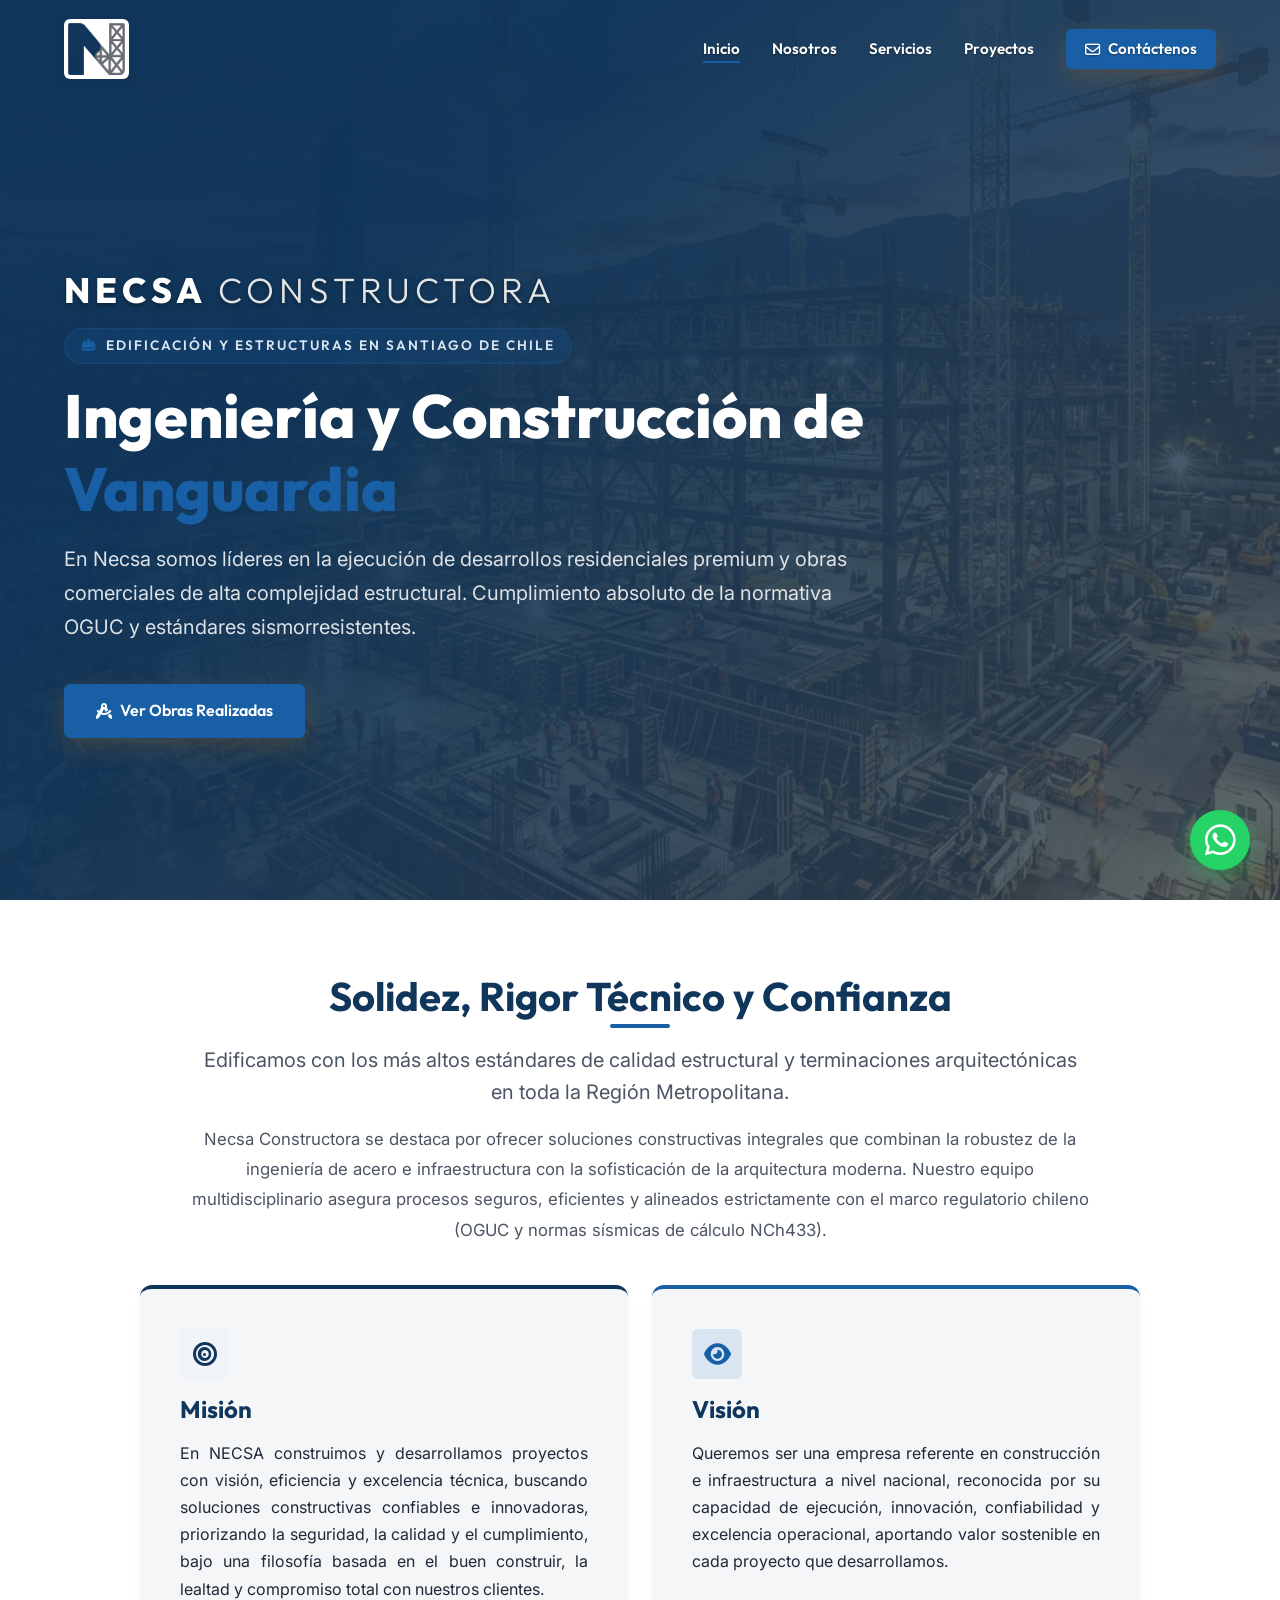
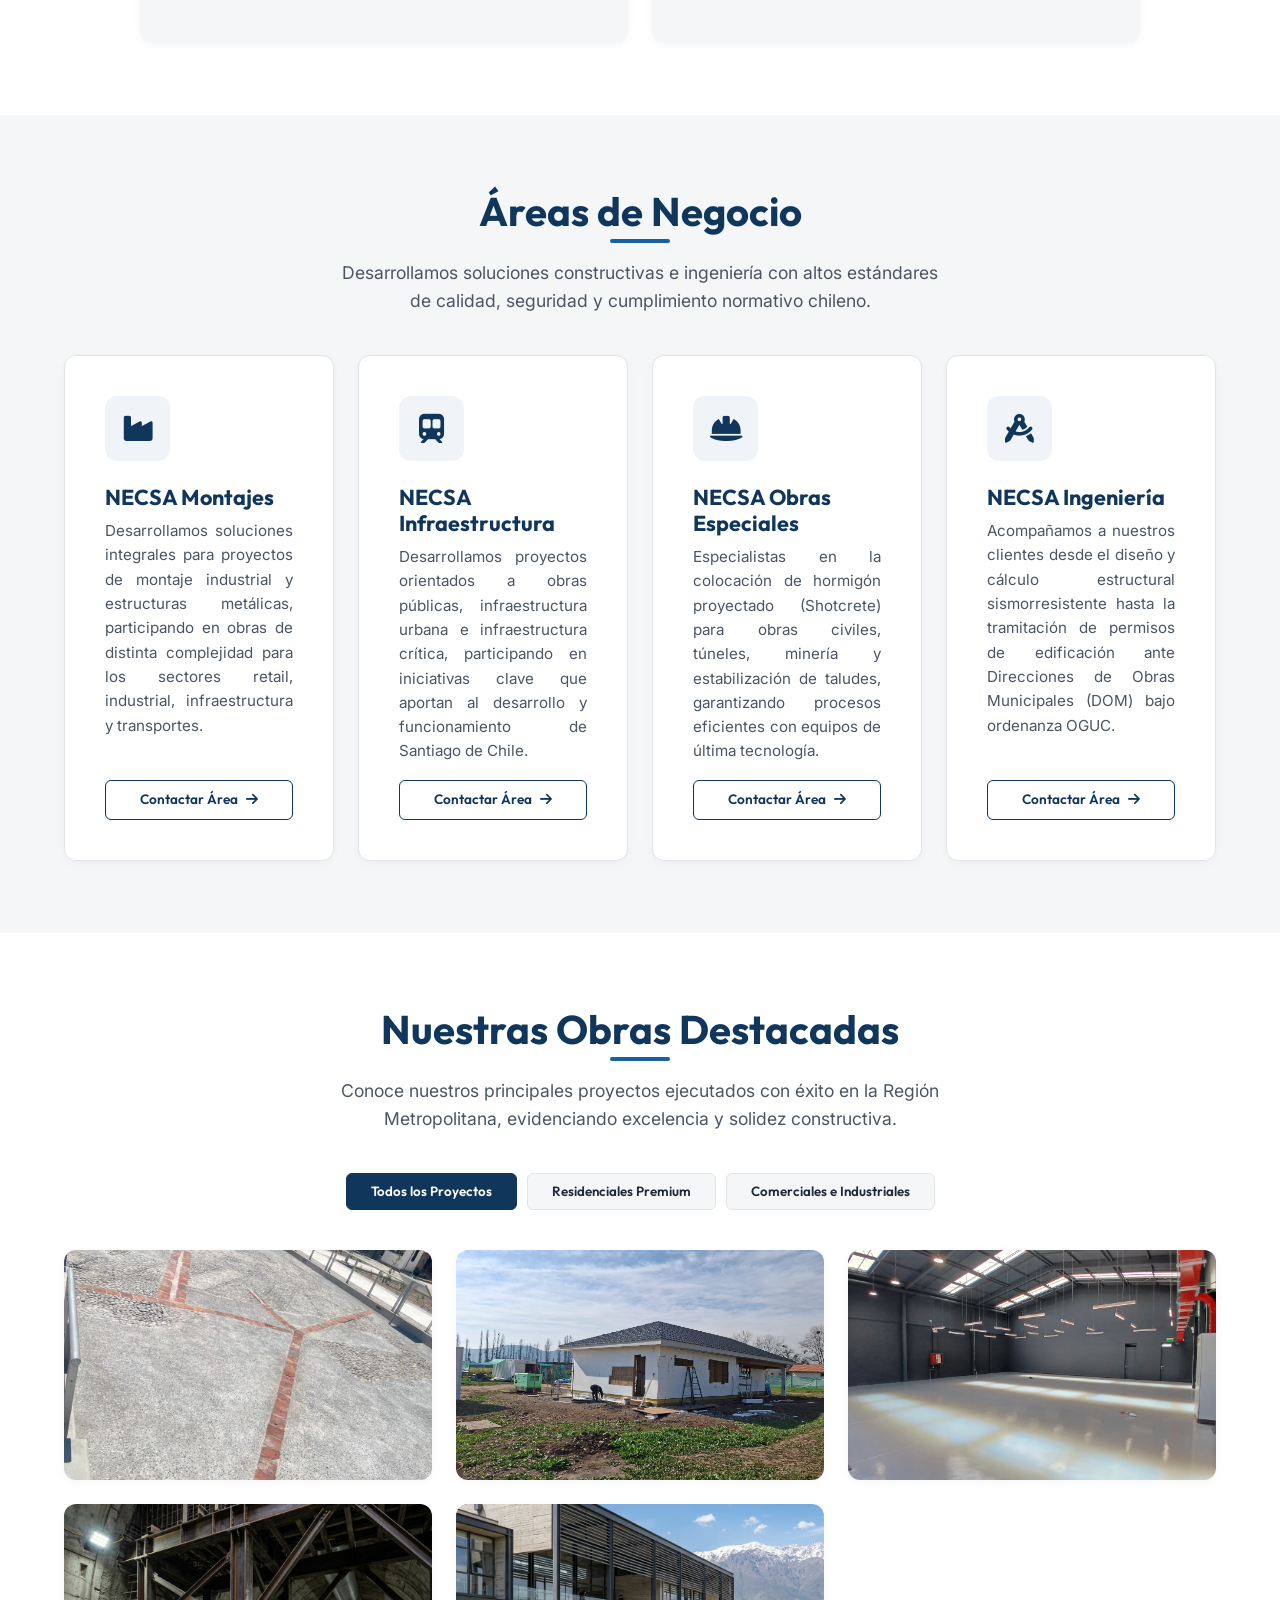
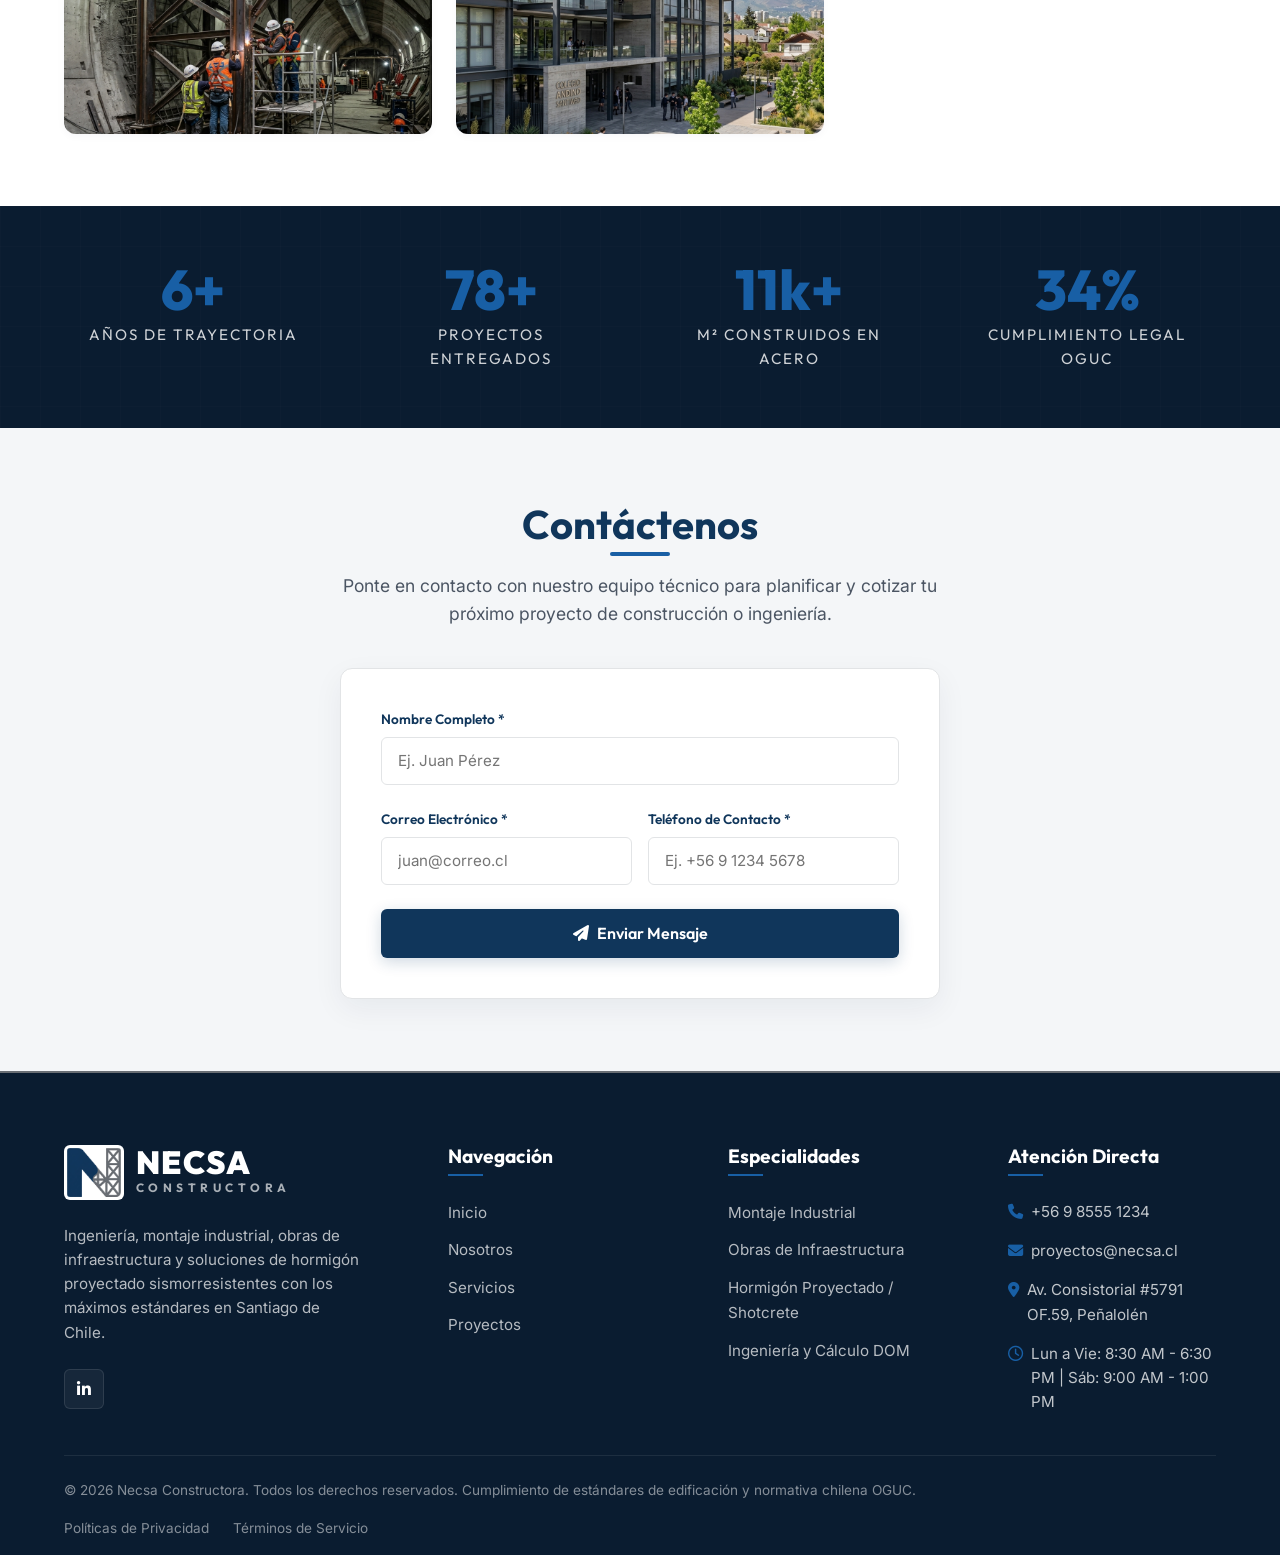
==== index.html @ 655b6e28 "feat: remove redundant section badges (Sobre Nosotros, Especialidades, Portafolio, Contacto)" ====
<!DOCTYPE html>
<html lang="es">
<head>
  <meta charset="UTF-8">
  <meta name="viewport" content="width=device-width, initial-scale=1.0">
  <meta name="description" content="Necsa Constructora - Líderes en ingeniería metálica, construcción residencial premium y desarrollos comerciales en Santiago de Chile. Solidez, seguridad y cumplimiento OGUC.">
  <meta name="keywords" content="construccion santiago, constructora chile, estructuras metalicas santiago, ingenieria de acero, residencias de lujo vitacura, strip center santiago, necsa constructora, oguc chile">
  <meta name="author" content="Necsa Constructora">
  
  <title>Necsa Constructora | Ingeniería de Acero y Edificación de Vanguardia en Santiago</title>
  
  <!-- Favicon -->
  <link rel="icon" type="image/svg+xml" href="data:image/svg+xml,<svg viewBox='0 0 100 100' xmlns='http://www.w3.org/2000/svg'><path d='M25 25 L45 25 L45 73 Q35 74 25 72 Z' fill='%230C2340'/><path d='M67 25 L77 25 L77 71 Q72 73 67 72 Z' fill='none' stroke='%23BA7517' stroke-width='3'/></svg>">

  <!-- Google Fonts -->
  <link rel="preconnect" href="https://fonts.googleapis.com">
  <link rel="preconnect" href="https://fonts.gstatic.com" crossorigin>
  <link href="https://fonts.googleapis.com/css2?family=Inter:wght@300;400;500;600;700&family=Outfit:wght@400;500;600;700;800&display=swap" rel="stylesheet">
  
  <!-- FontAwesome Icons -->
  <link rel="stylesheet" href="https://cdnjs.cloudflare.com/ajax/libs/font-awesome/6.4.0/css/all.min.css">
  
  <!-- Custom CSS -->
  <link rel="stylesheet" href="css/styles.css">
</head>
<body>

  <!-- --- HEADER & NAVEGACIÓN --- -->
  <header class="header" id="header">
    <div class="container header-container">
      
      <!-- Logotipo Oficial Integrado de Necsa -->
      <a href="#inicio" class="logo" id="logo-link">
        <img src="assets/images/logo-nuevo.png" alt="Logo Necsa Constructora" class="logo-img">
      </a>
      
      <!-- Menú de Navegación -->
      <nav class="nav-menu" id="nav-menu">
        <ul class="nav-list">
          <li><a href="#inicio" class="nav-link active">Inicio</a></li>
          <li><a href="#nosotros" class="nav-link">Nosotros</a></li>
          <li><a href="#servicios" class="nav-link">Servicios</a></li>
          <li><a href="#proyectos" class="nav-link">Proyectos</a></li>
          <li><a href="#contacto" class="nav-link btn btn-accent" style="padding: 0.5rem 1.2rem; color: #fff;"><i class="fa-regular fa-envelope"></i> Contáctenos</a></li>
        </ul>
      </nav>
      
      <!-- Botón Menú Móvil -->
      <button class="nav-toggle" id="nav-toggle" aria-label="Abrir Menú">
        <span class="nav-toggle-bar"></span>
        <span class="nav-toggle-bar"></span>
        <span class="nav-toggle-bar"></span>
      </button>
      
    </div>
  </header>

  <!-- --- HERO SECTION --- -->
  <section class="hero" id="inicio">
    <div class="hero-bg">
      <img src="assets/images/hero-obra.png" alt="Obras Civiles Necsa en Santiago de Chile">
    </div>
    <div class="container hero-container">
      <div class="hero-content">
        <div class="hero-company">NECSA <span style="font-weight: 300; color: var(--color-secondary-light);">CONSTRUCTORA</span></div>
        <div class="hero-badge">
          <i class="fa-solid fa-helmet-safety"></i> Edificación y Estructuras en Santiago de Chile
        </div>
        <h1 class="hero-title">Ingeniería y Construcción de <span>Vanguardia</span></h1>
        <p class="hero-description">En Necsa somos líderes en la ejecución de desarrollos residenciales premium y obras comerciales de alta complejidad estructural. Cumplimiento absoluto de la normativa OGUC y estándares sismorresistentes.</p>
        <div class="hero-actions">
          <a href="#proyectos" class="btn btn-accent"><i class="fa-solid fa-compass-drafting"></i> Ver Obras Realizadas</a>
      </div>
    </div>
  </section>

  <!-- --- SECCIÓN NOSOTROS --- -->
  <section class="section" id="nosotros">
    <div class="container">
      <div class="about-wrapper" style="max-width: 900px; margin: 0 auto; text-align: center; margin-bottom: var(--spacing-lg);">
        <h2 class="section-title" style="display: block; margin-bottom: var(--spacing-md);">Solidez, Rigor Técnico y Confianza</h2>
        <p class="contact-lead" style="margin-bottom: var(--spacing-sm); font-size: 1.25rem;">Edificamos con los más altos estándares de calidad estructural y terminaciones arquitectónicas en toda la Región Metropolitana.</p>
        <p style="color: var(--text-muted); margin-bottom: var(--spacing-lg); font-size: 1.05rem; line-height: 1.8;">
          Necsa Constructora se destaca por ofrecer soluciones constructivas integrales que combinan la robustez de la ingeniería de acero e infraestructura con la sofisticación de la arquitectura moderna. Nuestro equipo multidisciplinario asegura procesos seguros, eficientes y alineados estrictamente con el marco regulatorio chileno (OGUC y normas sísmicas de cálculo NCh433).
        </p>
      </div>
      
      <div style="display: grid; grid-template-columns: repeat(auto-fit, minmax(320px, 1fr)); gap: var(--spacing-md); max-width: 1000px; margin: 0 auto;">
        <!-- Card Misión -->
        <div style="padding: var(--spacing-lg); border-top: 4px solid var(--color-primary); background-color: var(--bg-secondary); border-radius: var(--border-radius-md); box-shadow: var(--shadow-sm); display: flex; flex-direction: column; gap: var(--spacing-sm);">
          <div style="width: 50px; height: 50px; background-color: var(--color-primary-light); color: var(--color-primary); border-radius: var(--border-radius-sm); display: flex; align-items: center; justify-content: center; font-size: 1.5rem;">
            <i class="fa-solid fa-bullseye"></i>
          </div>
          <h3 style="font-family: var(--font-headings); font-size: 1.5rem; color: var(--color-primary); margin: 0;">Misión</h3>
          <p style="font-size: 1rem; color: var(--text-dark); line-height: 1.7; text-align: justify; margin: 0;">
            En NECSA construimos y desarrollamos proyectos con visión, eficiencia y excelencia técnica, buscando soluciones constructivas confiables e innovadoras, priorizando la seguridad, la calidad y el cumplimiento, bajo una filosofía basada en el buen construir, la lealtad y compromiso total con nuestros clientes.
          </p>
        </div>
        
        <!-- Card Visión -->
        <div style="padding: var(--spacing-lg); border-top: 4px solid var(--color-accent); background-color: var(--bg-secondary); border-radius: var(--border-radius-md); box-shadow: var(--shadow-sm); display: flex; flex-direction: column; gap: var(--spacing-sm);">
          <div style="width: 50px; height: 50px; background-color: var(--color-accent-light); color: var(--color-accent); border-radius: var(--border-radius-sm); display: flex; align-items: center; justify-content: center; font-size: 1.5rem;">
            <i class="fa-solid fa-eye"></i>
          </div>
          <h3 style="font-family: var(--font-headings); font-size: 1.5rem; color: var(--color-primary); margin: 0;">Visión</h3>
          <p style="font-size: 1rem; color: var(--text-dark); line-height: 1.7; text-align: justify; margin: 0;">
            Queremos ser una empresa referente en construcción e infraestructura a nivel nacional, reconocida por su capacidad de ejecución, innovación, confiabilidad y excelencia operacional, aportando valor sostenible en cada proyecto que desarrollamos.
          </p>
        </div>
      </div>
    </div>
  </section>

  <!-- --- SECCIÓN SERVICIOS --- -->
  <section class="section-alt" id="servicios">
    <div class="container">
      <div class="section-title-wrapper">
        <h2 class="section-title">Áreas de Negocio</h2>
        <p class="section-subtitle">Desarrollamos soluciones constructivas e ingeniería con altos estándares de calidad, seguridad y cumplimiento normativo chileno.</p>
      </div>
      
      <div class="services-grid">
        
        <!-- Tarjeta 1: Montajes -->
        <article class="service-card" style="display: flex; flex-direction: column; justify-content: space-between; height: 100%;">
          <div>
            <div class="service-icon-wrapper">
              <i class="fa-solid fa-industry"></i>
            </div>
            <h3 class="service-title">NECSA Montajes</h3>
            <p class="service-description">Desarrollamos soluciones integrales para proyectos de montaje industrial y estructuras metálicas, participando en obras de distinta complejidad para los sectores retail, industrial, infraestructura y transportes.</p>
          </div>
          <a href="#contacto" class="btn btn-outline" style="font-size: 0.85rem; padding: 0.5rem 1rem; margin-top: var(--spacing-sm); width: 100%; border-width: 1px;">Contactar Área <i class="fa-solid fa-arrow-right"></i></a>
        </article>
        
        <!-- Tarjeta 2: Infraestructura -->
        <article class="service-card" style="display: flex; flex-direction: column; justify-content: space-between; height: 100%;">
          <div>
            <div class="service-icon-wrapper">
              <i class="fa-solid fa-train-subway"></i>
            </div>
            <h3 class="service-title">NECSA Infraestructura</h3>
            <p class="service-description">Desarrollamos proyectos orientados a obras públicas, infraestructura urbana e infraestructura crítica, participando en iniciativas clave que aportan al desarrollo y funcionamiento de Santiago de Chile.</p>
          </div>
          <a href="#contacto" class="btn btn-outline" style="font-size: 0.85rem; padding: 0.5rem 1rem; margin-top: var(--spacing-sm); width: 100%; border-width: 1px;">Contactar Área <i class="fa-solid fa-arrow-right"></i></a>
        </article>
        
        <!-- Tarjeta 3: Obras Especiales -->
        <article class="service-card" style="display: flex; flex-direction: column; justify-content: space-between; height: 100%;">
          <div>
            <div class="service-icon-wrapper">
              <i class="fa-solid fa-helmet-safety"></i>
            </div>
            <h3 class="service-title">NECSA Obras Especiales</h3>
            <p class="service-description">Especialistas en la colocación de hormigón proyectado (Shotcrete) para obras civiles, túneles, minería y estabilización de taludes, garantizando procesos eficientes con equipos de última tecnología.</p>
          </div>
          <a href="#contacto" class="btn btn-outline" style="font-size: 0.85rem; padding: 0.5rem 1rem; margin-top: var(--spacing-sm); width: 100%; border-width: 1px;">Contactar Área <i class="fa-solid fa-arrow-right"></i></a>
        </article>
        
        <!-- Tarjeta 4: Ingeniería -->
        <article class="service-card" style="display: flex; flex-direction: column; justify-content: space-between; height: 100%;">
          <div>
            <div class="service-icon-wrapper">
              <i class="fa-solid fa-compass-drafting"></i>
            </div>
            <h3 class="service-title">NECSA Ingeniería</h3>
            <p class="service-description">Acompañamos a nuestros clientes desde el diseño y cálculo estructural sismorresistente hasta la tramitación de permisos de edificación ante Direcciones de Obras Municipales (DOM) bajo ordenanza OGUC.</p>
          </div>
          <a href="#contacto" class="btn btn-outline" style="font-size: 0.85rem; padding: 0.5rem 1rem; margin-top: var(--spacing-sm); width: 100%; border-width: 1px;">Contactar Área <i class="fa-solid fa-arrow-right"></i></a>
        </article>
        
      </div>
    </div>
  </section>

  <!-- --- SECCIÓN PORTAFOLIO (PROYECTOS) --- -->
  <section class="section" id="proyectos">
    <div class="container">
      <div class="section-title-wrapper">
        <h2 class="section-title">Nuestras Obras Destacadas</h2>
        <p class="section-subtitle">Conoce nuestros principales proyectos ejecutados con éxito en la Región Metropolitana, evidenciando excelencia y solidez constructiva.</p>
      </div>
      
      <!-- Filtros del Portafolio -->
      <div class="portfolio-filters">
        <button class="filter-btn active" data-filter="all">Todos los Proyectos</button>
        <button class="filter-btn" data-filter="residenciales">Residenciales Premium</button>
        <button class="filter-btn" data-filter="comerciales">Comerciales e Industriales</button>
      </div>
      
      <!-- Grid de Proyectos -->
      <div class="portfolio-grid">
        
        <!-- Proyecto 1: Plaza Blest (Comercial) -->
        <div class="portfolio-item" data-category="comerciales">
          <img src="assets/images/project-blest.jpg" alt="Obra Plaza Blest - Necsa Constructora" class="portfolio-img">
          <div class="portfolio-overlay">
            <span class="portfolio-tag">Comercial / Strip Center</span>
            <h3 class="portfolio-project-title">Plaza Blest</h3>
            <p class="portfolio-desc"><strong>Ubicación:</strong> San Miguel, Santiago | <strong>Superficie:</strong> 1.500 m²<br>Moderno centro comercial de locales estructurado en marcos de acero sismorresistente con paisajismo y exhibición de restos arqueológicos.</p>
          </div>
        </div>
        
        <!-- Proyecto 2: Casa Llantén (Residencial) -->
        <div class="portfolio-item" data-category="residenciales">
          <img src="assets/images/project-llanten.jpg" alt="Casa Llantén - Edificación Premium Necsa" class="portfolio-img">
          <div class="portfolio-overlay">
            <span class="portfolio-tag">Residencial Premium</span>
            <h3 class="portfolio-project-title">Casa Llantén</h3>
            <p class="portfolio-desc"><strong>Ubicación:</strong> Vitacura, Santiago | <strong>Superficie:</strong> 380 m²<br>Vanguardista residencia unifamiliar minimalista estructurada en hormigón visto y ventanales termopanel.</p>
          </div>
        </div>
        
        <!-- Proyecto 3: Car Market (Comercial/Industrial) -->
        <div class="portfolio-item" data-category="comerciales">
          <img src="assets/images/project-carmarket.jpg" alt="Car Market Showroom - Necsa Constructora" class="portfolio-img">
          <div class="portfolio-overlay">
            <span class="portfolio-tag">Comercial / Showroom</span>
            <h3 class="portfolio-project-title">Car Market</h3>
            <p class="portfolio-desc"><strong>Ubicación:</strong> Santiago | <strong>Superficie:</strong> 2.200 m²<br>Showroom de retail automotriz estructurado con pórticos metálicos pesados de grandes luces.</p>
          </div>
        </div>

        <!-- Proyecto 4: Obras Metro (Infraestructura) -->
        <div class="portfolio-item" data-category="comerciales">
          <img src="assets/images/project-metro.png" alt="Obras Metro - Necsa Constructora" class="portfolio-img">
          <div class="portfolio-overlay">
            <span class="portfolio-tag">Infraestructura / Transporte</span>
            <h3 class="portfolio-project-title">Obras Metro de Santiago</h3>
            <p class="portfolio-desc"><strong>Ubicación:</strong> Santiago | <strong>Especialidad:</strong> Refuerzo Estructural<br>Habilitación de espacios operacionales y refuerzos estructurales metálicos en estaciones subterráneas de alta afluencia.</p>
          </div>
        </div>

        <!-- Proyecto 5: Colegio San Gregorio (Educacional) -->
        <div class="portfolio-item" data-category="comerciales">
          <img src="assets/images/project-colegio.png" alt="Colegio San Gregorio - Necsa Constructora" class="portfolio-img">
          <div class="portfolio-overlay">
            <span class="portfolio-tag">Institucional / Educacional</span>
            <h3 class="portfolio-project-title">Colegio San Gregorio</h3>
            <p class="portfolio-desc"><strong>Ubicación:</strong> La Cisterna, Santiago | <strong>Especialidad:</strong> Ampliación y Obras Civiles<br>Ampliación de pabellón docente y mejoramiento de infraestructura civil para el Colegio San Gregorio de La Salle.</p>
          </div>
        </div>
        
      </div>
    </div>
  </section>

  <!-- --- SECCIÓN MÉTRICAS --- -->
  <section class="metrics-section">
    <div class="metrics-bg"></div>
    <div class="container metrics-container">
      
      <div class="metric-item">
        <div class="metric-number">15+</div>
        <div class="metric-label">Años de Trayectoria</div>
      </div>
      
      <div class="metric-item">
        <div class="metric-number">250+</div>
        <div class="metric-label">Proyectos Entregados</div>
      </div>
      
      <div class="metric-item">
        <div class="metric-number">30k+</div>
        <div class="metric-label">m² Construidos en Acero</div>
      </div>
      
      <div class="metric-item">
        <div class="metric-number">100%</div>
        <div class="metric-label">Cumplimiento Legal OGUC</div>
      </div>
      
    </div>
  </section>

  <!-- --- SECCIÓN CONTACTO --- -->
  <section class="section-alt" id="contacto">
    <div class="container">
      <div class="section-title-wrapper">
        <h2 class="section-title">Contáctenos</h2>
        <p class="section-subtitle">Ponte en contacto con nuestro equipo técnico para planificar y cotizar tu próximo proyecto de construcción o ingeniería.</p>
      </div>
      
      <div style="max-width: 600px; margin: 0 auto;">
        
        <!-- Formulario Interactivo -->
        <div class="contact-form-wrapper">
          <form id="necsa-contact-form" novalidate>
            
            <div class="form-group">
              <label for="form-nombre" class="form-label">Nombre Completo *</label>
              <input type="text" id="form-nombre" class="form-input" placeholder="Ej. Juan Pérez" required>
            </div>
            
            <div class="form-group-row">
              <div class="form-group">
                <label for="form-correo" class="form-label">Correo Electrónico *</label>
                <input type="email" id="form-correo" class="form-input" placeholder="juan@correo.cl" required>
              </div>
              <div class="form-group">
                <label for="form-telefono" class="form-label">Teléfono de Contacto *</label>
                <input type="tel" id="form-telefono" class="form-input" placeholder="Ej. +56 9 1234 5678" required>
              </div>
            </div>
            

            
            <button type="submit" class="btn btn-primary" style="width: 100%;">
              <i class="fa-solid fa-paper-plane"></i> Enviar Mensaje
            </button>
            
            <!-- Mensajes de Estado del Formulario -->
            <div id="form-alert" class="form-message"></div>
            
          </form>
        </div>
        
      </div>
    </div>
  </section>

  <!-- --- FOOTER --- -->
  <footer class="footer">
    <div class="container">
      <div class="footer-grid">
        
        <!-- Columna 1: Nosotros -->
        <div class="footer-about">
          <div class="logo">
            <img src="assets/images/logo-nuevo.png" alt="Logo Necsa" style="height: 55px; border-radius: var(--border-radius-sm); background-color: #fff; padding: 3px;">
            <div class="logo-text">
              <span class="logo-title footer-logo-title" style="color: #fff;">NECSA</span>
              <span class="logo-subtitle" style="color: rgba(255,255,255,0.65);">CONSTRUCTORA</span>
            </div>
          </div>
          <p class="footer-desc">Ingeniería, montaje industrial, obras de infraestructura y soluciones de hormigón proyectado sismorresistentes con los máximos estándares en Santiago de Chile.</p>
          <div class="social-links">
            <a href="https://www.linkedin.com/company/grupo-necsa/posts/?feedView=all" class="social-btn" target="_blank" rel="noopener noreferrer" aria-label="LinkedIn"><i class="fa-brands fa-linkedin-in"></i></a>
          </div>
        </div>
        
        <!-- Columna 2: Enlaces Rápidos -->
        <div class="footer-column">
          <h3>Navegación</h3>
          <ul class="footer-links">
            <li><a href="#inicio">Inicio</a></li>
            <li><a href="#nosotros">Nosotros</a></li>
            <li><a href="#servicios">Servicios</a></li>
            <li><a href="#proyectos">Proyectos</a></li>
          </ul>
        </div>
        
        <!-- Columna 3: Especialidades -->
        <div class="footer-column">
          <h3>Especialidades</h3>
          <ul class="footer-links">
            <li><a href="#servicios">Montaje Industrial</a></li>
            <li><a href="#servicios">Obras de Infraestructura</a></li>
            <li><a href="#servicios">Hormigón Proyectado / Shotcrete</a></li>
            <li><a href="#servicios">Ingeniería y Cálculo DOM</a></li>
          </ul>
        </div>
        
        <!-- Columna 4: Contacto Corto -->
        <div class="footer-column">
          <h3>Atención Directa</h3>
          <ul class="footer-links" style="gap: 15px;">
            <li style="color: rgba(255,255,255,0.75); font-size: 0.95rem; display: flex; gap: 8px;">
              <i class="fa-solid fa-phone" style="color: var(--color-accent); margin-top: 4px;"></i>
              <span>+56 9 8555 1234</span>
            </li>
            <li style="color: rgba(255,255,255,0.75); font-size: 0.95rem; display: flex; gap: 8px;">
              <i class="fa-solid fa-envelope" style="color: var(--color-accent); margin-top: 4px;"></i>
              <span>proyectos@necsa.cl</span>
            </li>
            <li style="color: rgba(255,255,255,0.75); font-size: 0.95rem; display: flex; gap: 8px;">
              <i class="fa-solid fa-location-dot" style="color: var(--color-accent); margin-top: 4px;"></i>
              <span>Av. Consistorial #5791 OF.59, Peñalolén</span>
            </li>
            <li style="color: rgba(255,255,255,0.75); font-size: 0.95rem; display: flex; gap: 8px;">
              <i class="fa-regular fa-clock" style="color: var(--color-accent); margin-top: 4px;"></i>
              <span>Lun a Vie: 8:30 AM - 6:30 PM | Sáb: 9:00 AM - 1:00 PM</span>
            </li>
          </ul>
        </div>
        
      </div>
      
      <!-- Footer Bottom -->
      <div class="footer-bottom">
        <p class="footer-copy">&copy; 2026 Necsa Constructora. Todos los derechos reservados. Cumplimiento de estándares de edificación y normativa chilena OGUC.</p>
        <div class="footer-legal">
          <a href="#">Políticas de Privacidad</a>
          <a href="#">Términos de Servicio</a>
        </div>
      </div>
      
    </div>
  </footer>

  <!-- --- BOTÓN FLOTANTE DE WHATSAPP --- -->
  <a href="https://wa.me/56985551234?text=Hola%20Necsa%20Constructora,%20quisiera%20realizar%20una%20consulta." class="whatsapp-btn" target="_blank" rel="noopener noreferrer" aria-label="Contacto por WhatsApp">
    <i class="fa-brands fa-whatsapp"></i>
    <span class="whatsapp-badge">Contáctanos</span>
  </a>

  <!-- --- CUSTOM SCRIPTS --- -->
  <script src="js/main.js"></script>
</body>
</html>
---- css/styles.css ----
/* 
  Necsa Constructora - Estilos Principales
  Estilos estructurales, layouts responsivos, y micro-animaciones premium.
*/

@import url('variables.css');

/* --- RESET Y ESTILOS BASE --- */
*, *::before, *::after {
  margin: 0;
  padding: 0;
  box-sizing: border-box;
}

html {
  scroll-behavior: smooth;
  scroll-padding-top: 80px; /* Evita que el header tape el contenido al scrollear */
}

body {
  font-family: var(--font-body);
  background-color: var(--bg-primary);
  color: var(--text-dark);
  line-height: 1.6;
  overflow-x: hidden;
  -webkit-font-smoothing: antialiased;
}

/* --- TIPOGRAFÍA --- */
h1, h2, h3, h4, h5, h6 {
  font-family: var(--font-headings);
  font-weight: 700;
  line-height: 1.2;
  color: var(--color-primary);
}

a {
  color: inherit;
  text-decoration: none;
  transition: var(--transition-smooth);
}

img {
  max-width: 100%;
  height: auto;
  display: block;
}

/* --- COMPONENTES COMUNES (UI) --- */
.container {
  width: 100%;
  max-width: 1200px;
  margin: 0 auto;
  padding: 0 var(--spacing-md);
}

.section {
  padding: var(--spacing-xl) 0;
}

.section-alt {
  background-color: var(--bg-secondary);
  padding: var(--spacing-xl) 0;
}

.section-dark {
  background-color: var(--bg-dark);
  color: var(--text-light);
  padding: var(--spacing-xl) 0;
}

.section-title-wrapper {
  text-align: center;
  margin-bottom: var(--spacing-lg);
}

.section-badge {
  display: inline-block;
  font-family: var(--font-headings);
  font-size: 0.85rem;
  font-weight: 600;
  text-transform: uppercase;
  letter-spacing: 2px;
  color: var(--color-accent);
  margin-bottom: var(--spacing-xs);
  padding: 4px 12px;
  background-color: var(--color-accent-light);
  border-radius: 50px;
}

.section-dark .section-badge {
  background-color: rgba(24, 95, 165, 0.15);
}

.section-title {
  font-size: 2.5rem;
  margin-bottom: var(--spacing-xs);
  position: relative;
  display: inline-block;
}

.section-title::after {
  content: '';
  position: absolute;
  bottom: -8px;
  left: 50%;
  transform: translateX(-50%);
  width: 60px;
  height: 4px;
  background-color: var(--color-accent);
  border-radius: 2px;
}

.section-subtitle {
  font-size: 1.1rem;
  color: var(--text-muted);
  max-width: 600px;
  margin: var(--spacing-sm) auto 0;
}

.section-dark .section-subtitle {
  color: rgba(255, 255, 255, 0.7);
}

/* Botones Premium */
.btn {
  display: inline-flex;
  align-items: center;
  justify-content: center;
  padding: 0.9rem 2rem;
  font-family: var(--font-headings);
  font-size: 1rem;
  font-weight: 600;
  border-radius: var(--border-radius-sm);
  border: none;
  cursor: pointer;
  transition: var(--transition-bounce);
  gap: var(--spacing-xs);
}

.btn-primary {
  background-color: var(--color-primary);
  color: var(--text-light);
  box-shadow: 0 4px 15px rgba(15, 59, 104, 0.2);
}

.btn-primary:hover {
  background-color: var(--color-primary-hover);
  transform: translateY(-3px);
  box-shadow: 0 8px 25px rgba(15, 59, 104, 0.35);
}

.btn-accent {
  background-color: var(--color-accent);
  color: var(--text-light);
  box-shadow: var(--shadow-accent);
}

.btn-accent:hover {
  background-color: var(--color-accent-hover);
  transform: translateY(-3px);
  box-shadow: 0 12px 30px rgba(194, 155, 56, 0.4);
}

.btn-outline {
  background-color: transparent;
  color: var(--color-primary);
  border: 2px solid var(--color-primary);
}

.btn-outline:hover {
  background-color: var(--color-primary);
  color: var(--text-light);
  transform: translateY(-3px);
}

.btn-light-outline {
  background-color: transparent;
  color: var(--text-light);
  border: 2px solid var(--text-light);
}

.btn-light-outline:hover {
  background-color: var(--text-light);
  color: var(--color-primary);
  transform: translateY(-3px);
}

/* --- HEADER & NAVEGACIÓN --- */
.header {
  position: fixed;
  top: 0;
  left: 0;
  width: 100%;
  z-index: 1000;
  transition: var(--transition-smooth);
  padding: 1.2rem 0;
}

.header.scrolled {
  background-color: var(--glass-bg);
  backdrop-filter: var(--glass-backdrop);
  -webkit-backdrop-filter: var(--glass-backdrop);
  border-bottom: 1px solid var(--glass-border);
  padding: 0.8rem 0;
  box-shadow: var(--shadow-sm);
}

.header-container {
  display: flex;
  justify-content: space-between;
  align-items: center;
}

/* Logo SVG y Marca */
.logo {
  display: flex;
  align-items: center;
  gap: 12px;
}

.logo-svg {
  width: 42px;
  height: 42px;
  filter: drop-shadow(0 2px 4px rgba(0, 0, 0, 0.1));
}

.logo-img {
  height: 60px;
  width: auto;
  object-fit: contain;
  border-radius: var(--border-radius-sm);
  transition: var(--transition-smooth);
  background-color: #ffffff;
  padding: 4px;
  box-shadow: 0 2px 8px rgba(16, 54, 91, 0.15);
}

.header.scrolled .logo-img {
  height: 48px;
}

.logo-text {
  display: flex;
  flex-direction: column;
  transition: var(--transition-smooth);
}

.logo-title {
  font-family: var(--font-headings);
  font-size: 2rem;
  font-weight: 900;
  color: var(--color-primary);
  letter-spacing: 1.5px;
  line-height: 1;
  transition: var(--transition-smooth);
}

.logo-subtitle {
  font-family: var(--font-headings);
  font-size: 0.75rem;
  font-weight: 700;
  color: var(--color-secondary);
  letter-spacing: 4.5px;
  text-transform: uppercase;
  transition: var(--transition-smooth);
}

.header.scrolled .logo-title {
  font-size: 1.6rem;
}

.header.scrolled .logo-subtitle {
  font-size: 0.65rem;
  letter-spacing: 3.5px;
}

/* Enlaces de Navegación */
.nav-list {
  display: flex;
  list-style: none;
  gap: 2rem;
  align-items: center;
}

.nav-link {
  font-family: var(--font-headings);
  font-size: 0.95rem;
  font-weight: 600;
  color: var(--text-dark);
  position: relative;
  padding: 5px 0;
}

/* Header transparente en Hero, enlaces blancos */
.header:not(.scrolled) .nav-link {
  color: var(--text-light);
  text-shadow: 0 1px 2px rgba(0, 0, 0, 0.4);
}

.header:not(.scrolled) .logo-title {
  color: var(--text-light);
}
.header:not(.scrolled) .logo-subtitle {
  color: rgba(255, 255, 255, 0.8);
}

.nav-link::after {
  content: '';
  position: absolute;
  bottom: 0;
  left: 0;
  width: 0;
  height: 2px;
  background-color: var(--color-accent);
  transition: var(--transition-smooth);
}

.nav-link:hover::after,
.nav-link.active::after {
  width: 100%;
}

.nav-link:hover {
  color: var(--color-accent);
}

.header:not(.scrolled) .nav-link:hover {
  color: var(--color-accent-light);
}

/* Menú Móvil - Hamburguesa */
.nav-toggle {
  display: none;
  background: none;
  border: none;
  cursor: pointer;
  z-index: 1010;
}

.nav-toggle-bar {
  display: block;
  width: 25px;
  height: 3px;
  margin: 5px auto;
  background-color: var(--color-primary);
  transition: var(--transition-smooth);
}

.header:not(.scrolled) .nav-toggle-bar {
  background-color: var(--text-light);
}

/* --- HERO SECTION --- */
.hero {
  position: relative;
  min-height: 100vh;
  display: flex;
  align-items: center;
  background-color: var(--bg-dark);
  overflow: hidden;
  padding-top: 100px;
}

.hero-bg {
  position: absolute;
  top: 0;
  left: 0;
  width: 100%;
  height: 100%;
  z-index: 1;
}

.hero-bg img {
  width: 100%;
  height: 100%;
  object-fit: cover;
  object-position: center;
  opacity: 0.35; /* Mezcla de la foto con el fondo oscuro premium */
}

/* Overlay gradiente premium */
.hero::after {
  content: '';
  position: absolute;
  top: 0;
  left: 0;
  width: 100%;
  height: 100%;
  background: linear-gradient(135deg, rgba(16, 54, 91, 0.95) 30%, rgba(105, 110, 116, 0.4) 100%);
  z-index: 2;
}

.hero-container {
  position: relative;
  z-index: 3;
  color: var(--text-light);
}

.hero-content {
  max-width: 800px;
  animation: fadeInUp 1s ease-out;
}

.hero-company {
  font-family: var(--font-headings);
  font-size: 2.2rem;
  font-weight: 800;
  letter-spacing: 5px;
  color: var(--text-light);
  text-transform: uppercase;
  margin-bottom: 0.6rem;
  display: block;
  text-shadow: 0 2px 4px rgba(0, 0, 0, 0.4);
}

@media (max-width: 768px) {
  .hero-company {
    font-size: 1.6rem;
    letter-spacing: 3px;
    margin-bottom: 0.4rem;
  }
}

.hero-badge {
  display: inline-flex;
  align-items: center;
  gap: 8px;
  background-color: rgba(24, 95, 165, 0.18);
  border: 1px solid rgba(24, 95, 165, 0.3);
  padding: 6px 16px;
  border-radius: 50px;
  font-family: var(--font-headings);
  font-size: 0.85rem;
  font-weight: 600;
  text-transform: uppercase;
  letter-spacing: 2px;
  color: var(--color-accent-light);
  margin-bottom: var(--spacing-sm);
}

.hero-badge i {
  color: var(--color-accent);
}

.hero-title {
  font-size: 3.8rem;
  color: var(--text-light);
  margin-bottom: var(--spacing-sm);
  font-weight: 800;
}

.hero-title span {
  color: var(--color-accent);
  position: relative;
}

.hero-description {
  font-size: 1.25rem;
  margin-bottom: var(--spacing-lg);
  color: rgba(255, 255, 255, 0.85);
  line-height: 1.7;
}

.hero-actions {
  display: flex;
  gap: var(--spacing-sm);
  flex-wrap: wrap;
}

/* --- SECCIÓN SERVICIOS --- */
.services-grid {
  display: grid;
  grid-template-columns: repeat(auto-fit, minmax(280px, 1fr));
  gap: var(--spacing-md);
  margin-top: var(--spacing-lg);
}

.service-card {
  background-color: var(--bg-primary);
  border: 1px solid var(--color-secondary-light);
  border-radius: var(--border-radius-md);
  padding: var(--spacing-lg);
  transition: var(--transition-bounce);
  position: relative;
  overflow: hidden;
  box-shadow: var(--shadow-sm);
}

.service-card::before {
  content: '';
  position: absolute;
  top: 0;
  left: 0;
  width: 4px;
  height: 0;
  background-color: var(--color-accent);
  transition: var(--transition-smooth);
}

.service-card:hover {
  transform: translateY(-10px);
  box-shadow: var(--shadow-lg);
  border-color: transparent;
}

.service-card:hover::before {
  height: 100%;
}

.service-icon-wrapper {
  width: 65px;
  height: 65px;
  background-color: var(--color-primary-light);
  color: var(--color-primary);
  border-radius: var(--border-radius-md);
  display: flex;
  align-items: center;
  justify-content: center;
  font-size: 1.8rem;
  margin-bottom: var(--spacing-md);
  transition: var(--transition-smooth);
}

.service-card:hover .service-icon-wrapper {
  background-color: var(--color-primary);
  color: var(--text-light);
  transform: scale(1.1) rotate(5deg);
}

.service-title {
  font-size: 1.35rem;
  margin-bottom: var(--spacing-xs);
}

.service-description {
  color: var(--text-muted);
  font-size: 0.95rem;
  text-align: justify;
}

@media (min-width: 1024px) {
  .services-grid {
    grid-template-columns: repeat(4, 1fr);
  }
}

/* --- SECCIÓN PORTAFOLIO (PROYECTOS) --- */
.portfolio-filters {
  display: flex;
  justify-content: center;
  gap: 10px;
  margin-bottom: var(--spacing-lg);
  flex-wrap: wrap;
}

.filter-btn {
  background-color: var(--bg-secondary);
  border: 1px solid var(--color-secondary-light);
  padding: 0.6rem 1.5rem;
  font-family: var(--font-headings);
  font-weight: 600;
  border-radius: var(--border-radius-sm);
  cursor: pointer;
  transition: var(--transition-smooth);
  color: var(--text-dark);
}

.filter-btn:hover,
.filter-btn.active {
  background-color: var(--color-primary);
  color: var(--text-light);
  border-color: var(--color-primary);
}

.portfolio-grid {
  display: grid;
  grid-template-columns: repeat(auto-fit, minmax(350px, 1fr));
  gap: var(--spacing-md);
}

.portfolio-item {
  position: relative;
  border-radius: var(--border-radius-md);
  overflow: hidden;
  box-shadow: var(--shadow-sm);
  aspect-ratio: 16 / 10;
  cursor: pointer;
}

.portfolio-img {
  width: 100%;
  height: 100%;
  object-fit: cover;
  transition: transform 0.6s cubic-bezier(0.4, 0, 0.2, 1);
}

.portfolio-overlay {
  position: absolute;
  top: 0;
  left: 0;
  width: 100%;
  height: 100%;
  background: linear-gradient(to top, rgba(15, 59, 104, 0.95) 10%, rgba(15, 59, 104, 0.4) 60%, transparent 100%);
  display: flex;
  flex-direction: column;
  justify-content: flex-end;
  padding: var(--spacing-lg);
  opacity: 0;
  transform: translateY(20px);
  transition: var(--transition-smooth);
  z-index: 2;
}

.portfolio-item:hover .portfolio-img {
  transform: scale(1.08);
}

.portfolio-item:hover .portfolio-overlay {
  opacity: 1;
  transform: translateY(0);
}

.portfolio-tag {
  display: inline-block;
  align-self: flex-start;
  font-size: 0.75rem;
  font-weight: 600;
  text-transform: uppercase;
  color: var(--color-accent-light);
  border: 1px solid rgba(194, 155, 56, 0.4);
  background-color: rgba(194, 155, 56, 0.15);
  padding: 4px 10px;
  border-radius: 4px;
  margin-bottom: var(--spacing-xs);
}

.portfolio-project-title {
  color: var(--text-light);
  font-size: 1.5rem;
  margin-bottom: 5px;
}

.portfolio-desc {
  color: rgba(255, 255, 255, 0.8);
  font-size: 0.9rem;
}

/* --- SECCIÓN MÉTRICAS / HISTORIA --- */
.metrics-section {
  position: relative;
  background-color: var(--bg-dark);
  color: var(--text-light);
  padding: var(--spacing-lg) 0;
  overflow: hidden;
}

/* Patrón de líneas geométricas simulando planos técnicos de fondo */
.metrics-bg {
  position: absolute;
  top: 0;
  left: 0;
  width: 100%;
  height: 100%;
  background-image: linear-gradient(rgba(255, 255, 255, 0.03) 1px, transparent 1px),
                    linear-gradient(90deg, rgba(255, 255, 255, 0.03) 1px, transparent 1px);
  background-size: 40px 40px;
  opacity: 0.4;
  z-index: 1;
}

.metrics-container {
  position: relative;
  z-index: 2;
  display: grid;
  grid-template-columns: repeat(auto-fit, minmax(200px, 1fr));
  gap: var(--spacing-lg);
  text-align: center;
}

.metric-item {
  padding: var(--spacing-sm);
}

.metric-number {
  font-family: var(--font-headings);
  font-size: 3.5rem;
  font-weight: 800;
  color: var(--color-accent);
  line-height: 1;
  margin-bottom: 5px;
}

.metric-label {
  font-family: var(--font-headings);
  font-size: 0.95rem;
  text-transform: uppercase;
  letter-spacing: 2px;
  color: rgba(255, 255, 255, 0.8);
}

/* --- SECCIÓN CONTACTO --- */
.contact-grid {
  display: grid;
  grid-template-columns: 1fr 1.2fr;
  gap: var(--spacing-xl);
  align-items: start;
}

.contact-info {
  display: flex;
  flex-direction: column;
  gap: var(--spacing-lg);
}

.contact-lead {
  font-size: 1.15rem;
  color: var(--text-muted);
}

.contact-details {
  display: flex;
  flex-direction: column;
  gap: var(--spacing-md);
}

.contact-item {
  display: flex;
  align-items: center;
  gap: var(--spacing-md);
}

.contact-icon {
  width: 50px;
  height: 50px;
  background-color: var(--color-primary-light);
  color: var(--color-primary);
  border-radius: var(--border-radius-sm);
  display: flex;
  align-items: center;
  justify-content: center;
  font-size: 1.3rem;
  flex-shrink: 0;
}

.contact-text h4 {
  font-size: 1.05rem;
  margin-bottom: 2px;
}

.contact-text p {
  color: var(--text-muted);
  font-size: 0.95rem;
}

/* Formulario */
.contact-form-wrapper {
  background-color: var(--bg-primary);
  border: 1px solid var(--color-secondary-light);
  border-radius: var(--border-radius-md);
  padding: var(--spacing-lg);
  box-shadow: var(--shadow-md);
}

.form-group-row {
  display: grid;
  grid-template-columns: 1fr 1fr;
  gap: var(--spacing-sm);
}

.form-group {
  margin-bottom: var(--spacing-md);
}

.form-label {
  display: block;
  font-family: var(--font-headings);
  font-size: 0.85rem;
  font-weight: 600;
  margin-bottom: 6px;
  color: var(--color-primary);
}

.form-input {
  width: 100%;
  padding: 0.85rem 1rem;
  border: 1px solid var(--color-secondary-light);
  border-radius: var(--border-radius-sm);
  font-family: var(--font-body);
  font-size: 0.95rem;
  transition: var(--transition-smooth);
}

.form-input:focus {
  outline: none;
  border-color: var(--color-accent);
  box-shadow: var(--shadow-accent);
}

textarea.form-input {
  resize: vertical;
  min-height: 120px;
}

/* Alertas de Formulario animadas */
.form-message {
  display: none;
  padding: var(--spacing-sm);
  border-radius: var(--border-radius-sm);
  font-size: 0.9rem;
  font-weight: 500;
  margin-top: var(--spacing-sm);
  animation: fadeIn 0.4s ease;
}

.form-message.success {
  display: block;
  background-color: var(--color-accent-light);
  color: var(--color-primary);
  border-left: 4px solid var(--color-accent);
}

.form-message.error {
  display: block;
  background-color: #fee2e2;
  color: var(--color-error);
  border-left: 4px solid var(--color-error);
}

/* --- FOOTER --- */
.footer {
  background-color: var(--bg-dark);
  color: var(--text-light);
  padding: var(--spacing-xl) 0 var(--spacing-sm);
  position: relative;
  overflow: hidden;
  border-top: 2px solid var(--color-secondary);
}

.footer-grid {
  display: grid;
  grid-template-columns: 1.5fr 1fr 1fr 1fr;
  gap: var(--spacing-xl);
  margin-bottom: var(--spacing-lg);
}

.footer-about {
  display: flex;
  flex-direction: column;
  gap: var(--spacing-md);
}

.footer-logo-title {
  color: var(--text-light);
}

.footer-desc {
  color: rgba(255, 255, 255, 0.7);
  font-size: 0.95rem;
  max-width: 300px;
}

.social-links {
  display: flex;
  gap: 10px;
}

.social-btn {
  width: 40px;
  height: 40px;
  background-color: rgba(255, 255, 255, 0.05);
  border: 1px solid rgba(255, 255, 255, 0.1);
  color: var(--text-light);
  border-radius: var(--border-radius-sm);
  display: flex;
  align-items: center;
  justify-content: center;
  transition: var(--transition-smooth);
}

.social-btn:hover {
  background-color: var(--color-accent);
  color: var(--text-light);
  transform: translateY(-3px);
  border-color: var(--color-accent);
}

.footer-column h3 {
  font-size: 1.2rem;
  color: var(--text-light);
  margin-bottom: var(--spacing-md);
  position: relative;
  padding-bottom: 8px;
}

.footer-column h3::after {
  content: '';
  position: absolute;
  bottom: 0;
  left: 0;
  width: 35px;
  height: 2px;
  background-color: var(--color-accent);
}

.footer-links {
  list-style: none;
  display: flex;
  flex-direction: column;
  gap: 12px;
}

.footer-links a {
  color: rgba(255, 255, 255, 0.7);
  font-size: 0.95rem;
}

.footer-links a:hover {
  color: var(--color-accent);
  padding-left: 5px;
}

.footer-bottom {
  border-top: 1px solid rgba(255, 255, 255, 0.08);
  padding-top: var(--spacing-md);
  display: flex;
  justify-content: space-between;
  align-items: center;
  flex-wrap: wrap;
  gap: var(--spacing-sm);
}

.footer-copy {
  color: rgba(255, 255, 255, 0.5);
  font-size: 0.85rem;
}

.footer-legal {
  display: flex;
  gap: var(--spacing-md);
}

.footer-legal a {
  color: rgba(255, 255, 255, 0.5);
  font-size: 0.85rem;
}

.footer-legal a:hover {
  color: var(--color-accent);
}

/* --- ANIMACIONES --- */
@keyframes fadeInUp {
  from {
    opacity: 0;
    transform: translateY(30px);
  }
  to {
    opacity: 1;
    transform: translateY(0);
  }
}

@keyframes fadeIn {
  from {
    opacity: 0;
  }
  to {
    opacity: 1;
  }
}

/* --- RESPONSIVIDAD (MEDIA QUERIES) --- */
@media (max-width: 1024px) {
  .hero-title {
    font-size: 3rem;
  }
  .contact-grid {
    grid-template-columns: 1fr;
    gap: var(--spacing-lg);
  }
  .footer-grid {
    grid-template-columns: 1fr 1fr;
    gap: var(--spacing-lg);
  }
}

@media (max-width: 768px) {
  .section {
    padding: var(--spacing-lg) 0;
  }
  .section-alt {
    padding: var(--spacing-lg) 0;
  }
  
  .nav-toggle {
    display: block;
  }
  
  /* Menú desplegable móvil */
  .nav-menu {
    position: fixed;
    top: 80px;
    left: -100%;
    width: 100%;
    height: calc(100vh - 80px);
    background-color: var(--bg-primary);
    transition: var(--transition-smooth);
    box-shadow: var(--shadow-md);
    z-index: 999;
  }
  
  .nav-menu.open {
    left: 0;
  }
  
  .nav-list {
    flex-direction: column;
    padding: var(--spacing-xl) 0;
    gap: var(--spacing-lg);
  }
  
  .nav-link {
    font-size: 1.2rem;
    color: var(--text-dark) !important;
  }
  
  .header:not(.scrolled) .nav-link {
    text-shadow: none;
  }
  
  /* Hamburguesa animada */
  .nav-toggle.open .nav-toggle-bar:nth-child(1) {
    transform: translateY(8px) rotate(45deg);
  }
  .nav-toggle.open .nav-toggle-bar:nth-child(2) {
    opacity: 0;
  }
  .nav-toggle.open .nav-toggle-bar:nth-child(3) {
    transform: translateY(-8px) rotate(-45deg);
  }
  
  .hero {
    min-height: 85vh;
    padding-top: 120px;
  }
  
  .hero-title {
    font-size: 2.3rem;
  }
  
  .hero-description {
    font-size: 1.05rem;
  }
  
  .portfolio-grid {
    grid-template-columns: 1fr;
  }
  
  .form-group-row {
    grid-template-columns: 1fr;
    gap: 0;
  }
}

@media (max-width: 480px) {
  .hero-title {
    font-size: 1.85rem;
  }
  .hero-actions {
    flex-direction: column;
    width: 100%;
  }
  .hero-actions .btn {
    width: 100%;
  }
  .footer-grid {
    grid-template-columns: 1fr;
  }
  .footer-bottom {
    flex-direction: column;
    align-items: center;
    text-align: center;
  }
}

/* --- BOTÓN FLOTANTE DE WHATSAPP --- */
.whatsapp-btn {
  position: fixed;
  bottom: 30px;
  right: 30px;
  background-color: #25d366;
  color: #ffffff !important;
  width: 60px;
  height: 60px;
  border-radius: 50%;
  display: flex;
  align-items: center;
  justify-content: center;
  font-size: 2.2rem;
  box-shadow: 0 8px 25px rgba(37, 211, 102, 0.4);
  z-index: 999;
  transition: var(--transition-bounce);
  cursor: pointer;
}

.whatsapp-btn:hover {
  transform: scale(1.1) translateY(-5px);
  box-shadow: 0 12px 30px rgba(37, 211, 102, 0.6);
  background-color: #20ba5a;
}

.whatsapp-btn i {
  color: #ffffff;
}

/* Badge de WhatsApp emergente */
.whatsapp-badge {
  position: absolute;
  right: 75px;
  background-color: #0c2340;
  color: #ffffff;
  font-family: var(--font-headings);
  font-size: 0.8rem;
  font-weight: 600;
  padding: 8px 14px;
  border-radius: 50px;
  white-space: nowrap;
  box-shadow: var(--shadow-md);
  border: 1px solid rgba(250, 199, 117, 0.2);
  opacity: 0;
  transform: translateX(10px);
  transition: var(--transition-smooth);
  pointer-events: none;
}

.whatsapp-btn:hover .whatsapp-badge {
  opacity: 1;
  transform: translateX(0);
}

/* Animación de pulso continuo (micro-animación) */
.whatsapp-btn::after {
  content: '';
  position: absolute;
  width: 100%;
  height: 100%;
  border-radius: 50%;
  border: 2px solid #25d366;
  left: 0;
  top: 0;
  animation: whatsappPulse 2s infinite;
  z-index: -1;
  opacity: 0;
}

@keyframes whatsappPulse {
  0% {
    transform: scale(1);
    opacity: 0.6;
  }
  100% {
    transform: scale(1.5);
    opacity: 0;
  }
}
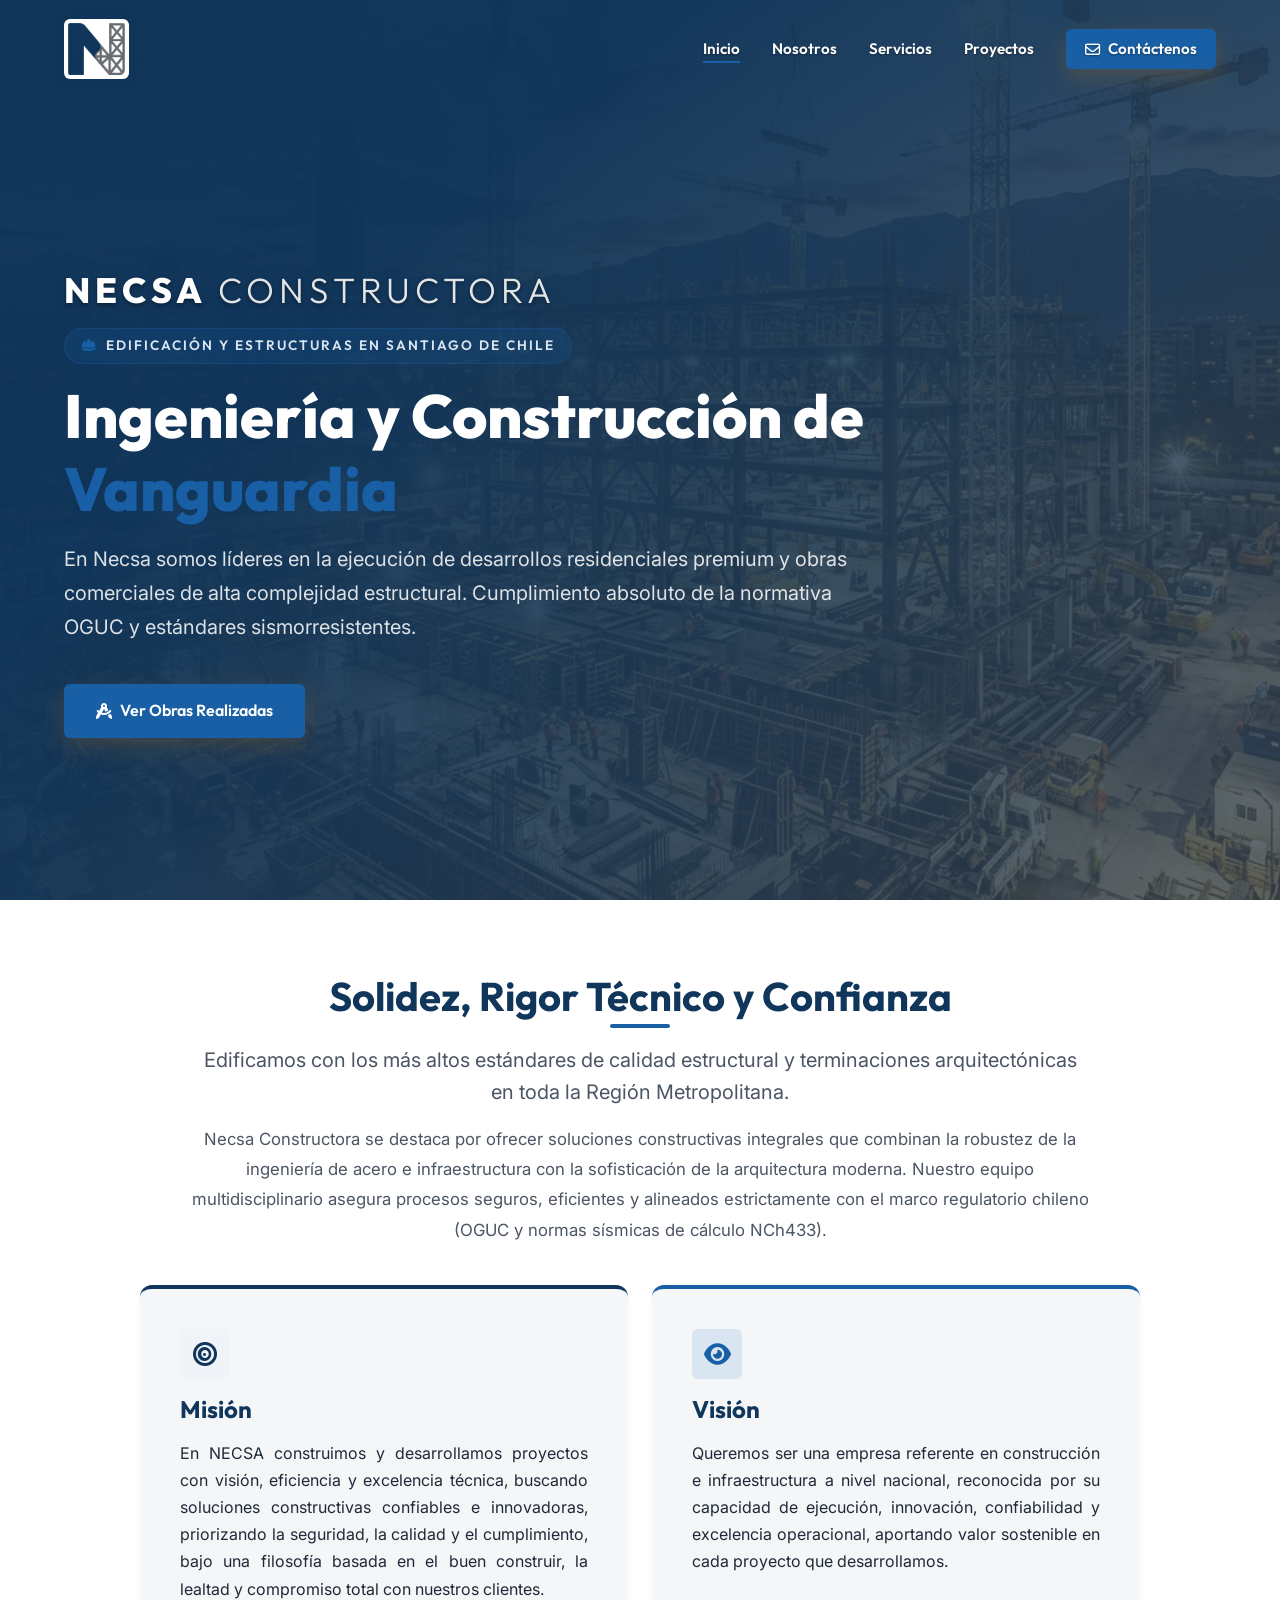
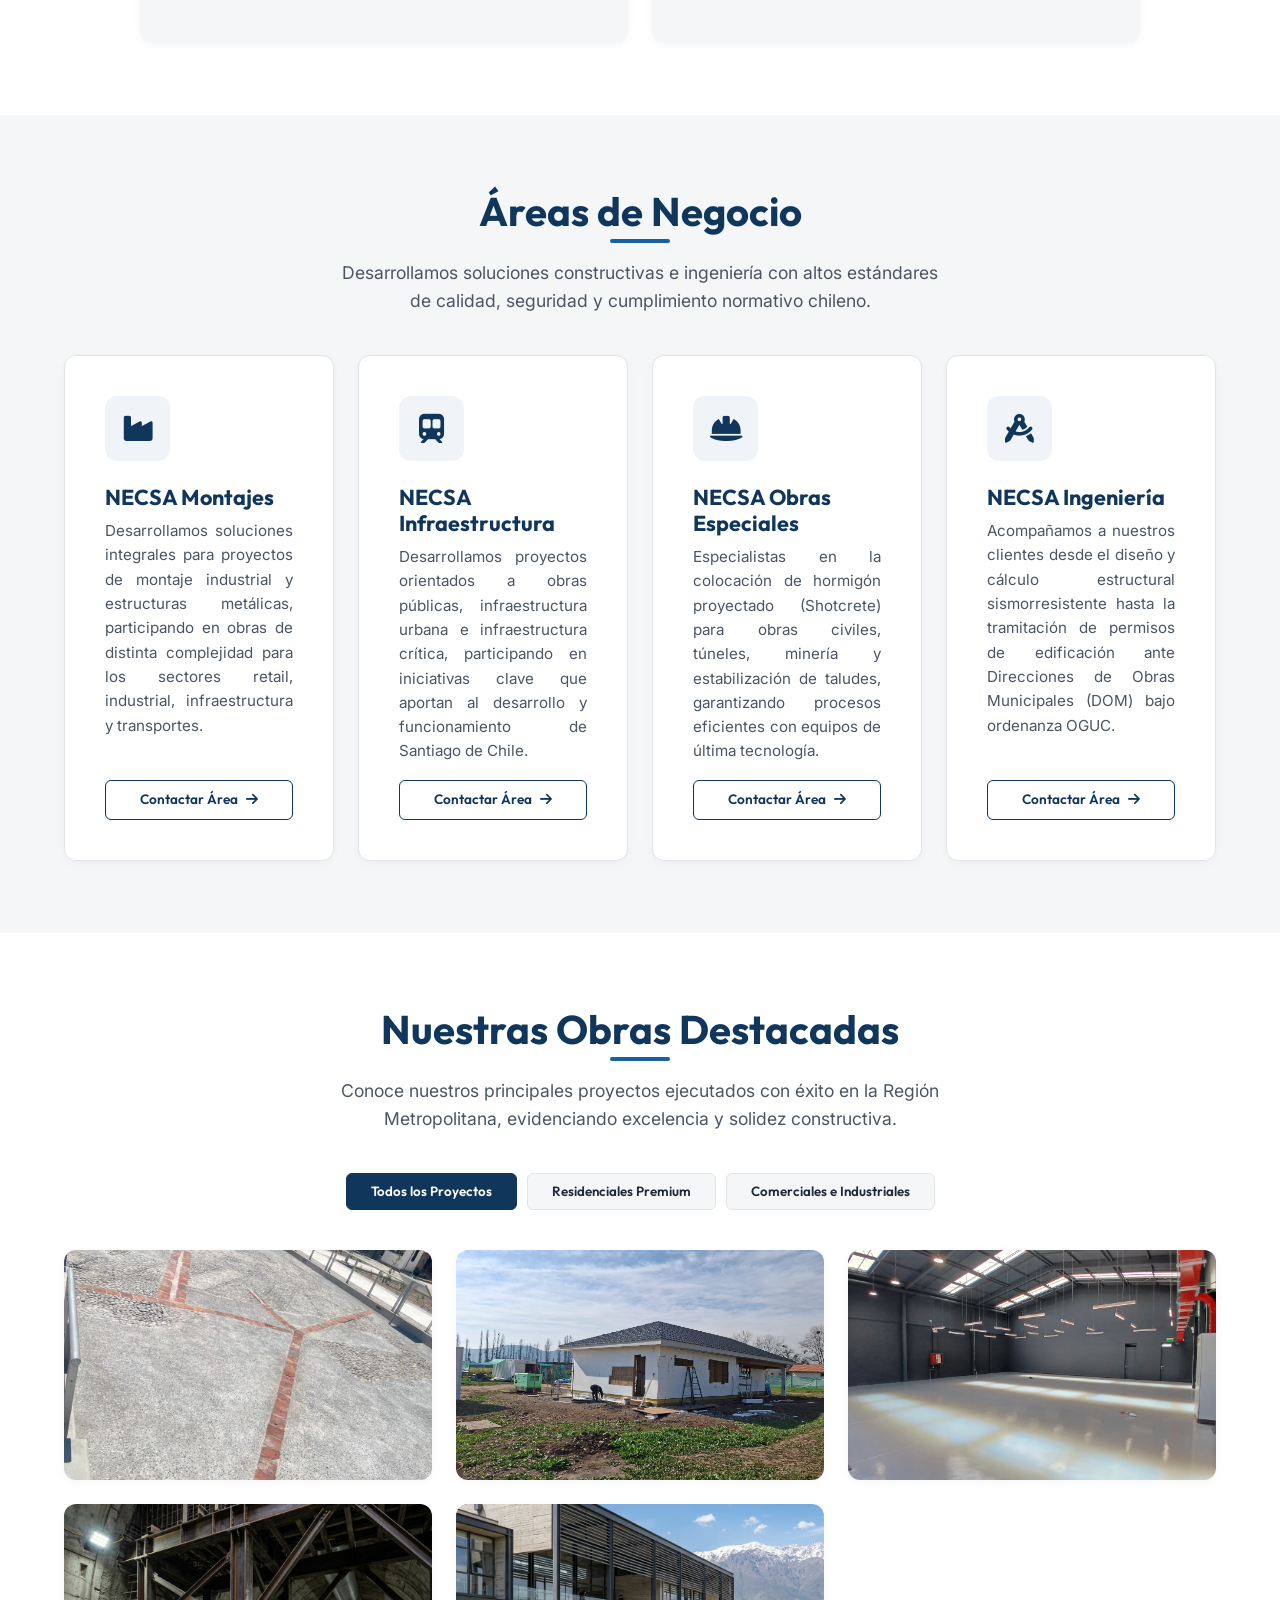
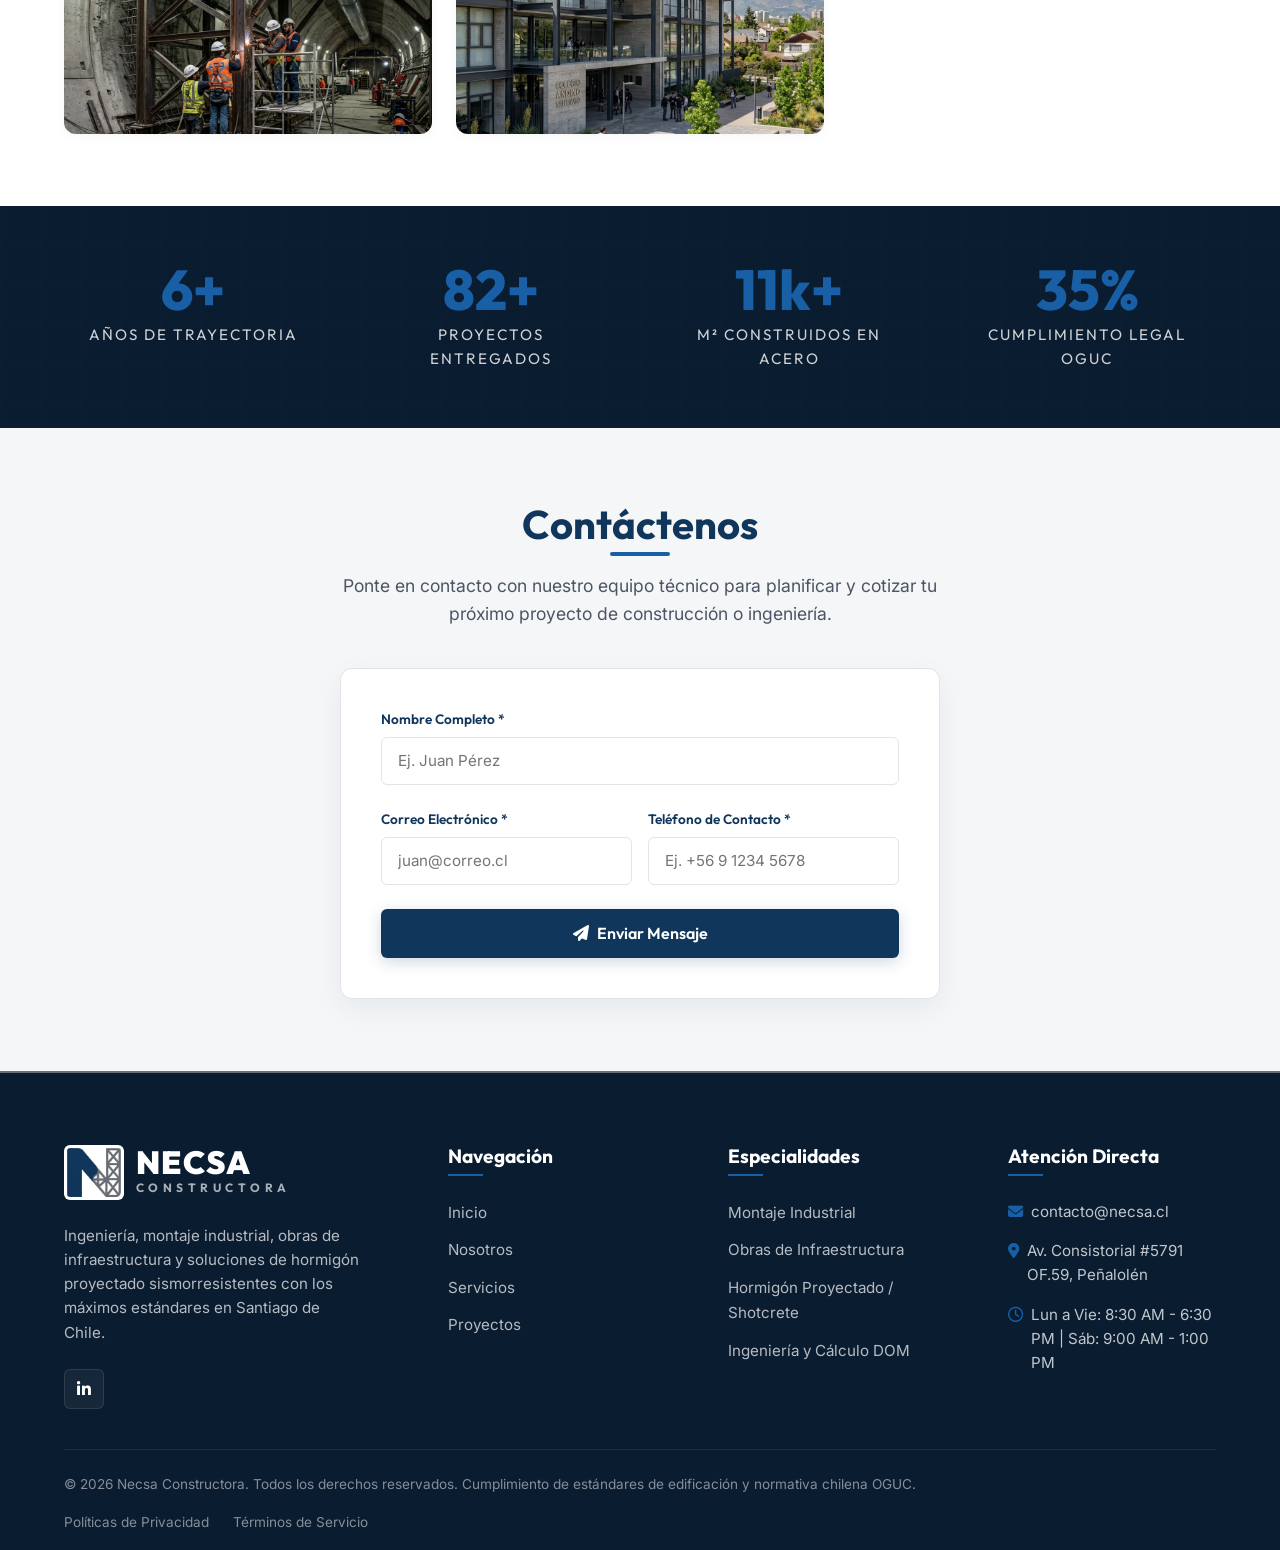
==== commit 60836735: "Actualizar correo de contacto y eliminar telefono de contacto" ====
--- a/index.html
+++ b/index.html
@@ -366,12 +366,8 @@
           <h3>Atención Directa</h3>
           <ul class="footer-links" style="gap: 15px;">
             <li style="color: rgba(255,255,255,0.75); font-size: 0.95rem; display: flex; gap: 8px;">
-              <i class="fa-solid fa-phone" style="color: var(--color-accent); margin-top: 4px;"></i>
-              <span>+56 9 8555 1234</span>
-            </li>
-            <li style="color: rgba(255,255,255,0.75); font-size: 0.95rem; display: flex; gap: 8px;">
               <i class="fa-solid fa-envelope" style="color: var(--color-accent); margin-top: 4px;"></i>
-              <span>proyectos@necsa.cl</span>
+              <span>contacto@necsa.cl</span>
             </li>
             <li style="color: rgba(255,255,255,0.75); font-size: 0.95rem; display: flex; gap: 8px;">
               <i class="fa-solid fa-location-dot" style="color: var(--color-accent); margin-top: 4px;"></i>
@@ -398,12 +394,6 @@
     </div>
   </footer>
 
-  <!-- --- BOTÓN FLOTANTE DE WHATSAPP --- -->
-  <a href="https://wa.me/56985551234?text=Hola%20Necsa%20Constructora,%20quisiera%20realizar%20una%20consulta." class="whatsapp-btn" target="_blank" rel="noopener noreferrer" aria-label="Contacto por WhatsApp">
-    <i class="fa-brands fa-whatsapp"></i>
-    <span class="whatsapp-badge">Contáctanos</span>
-  </a>
-
   <!-- --- CUSTOM SCRIPTS --- -->
   <script src="js/main.js"></script>
 </body>
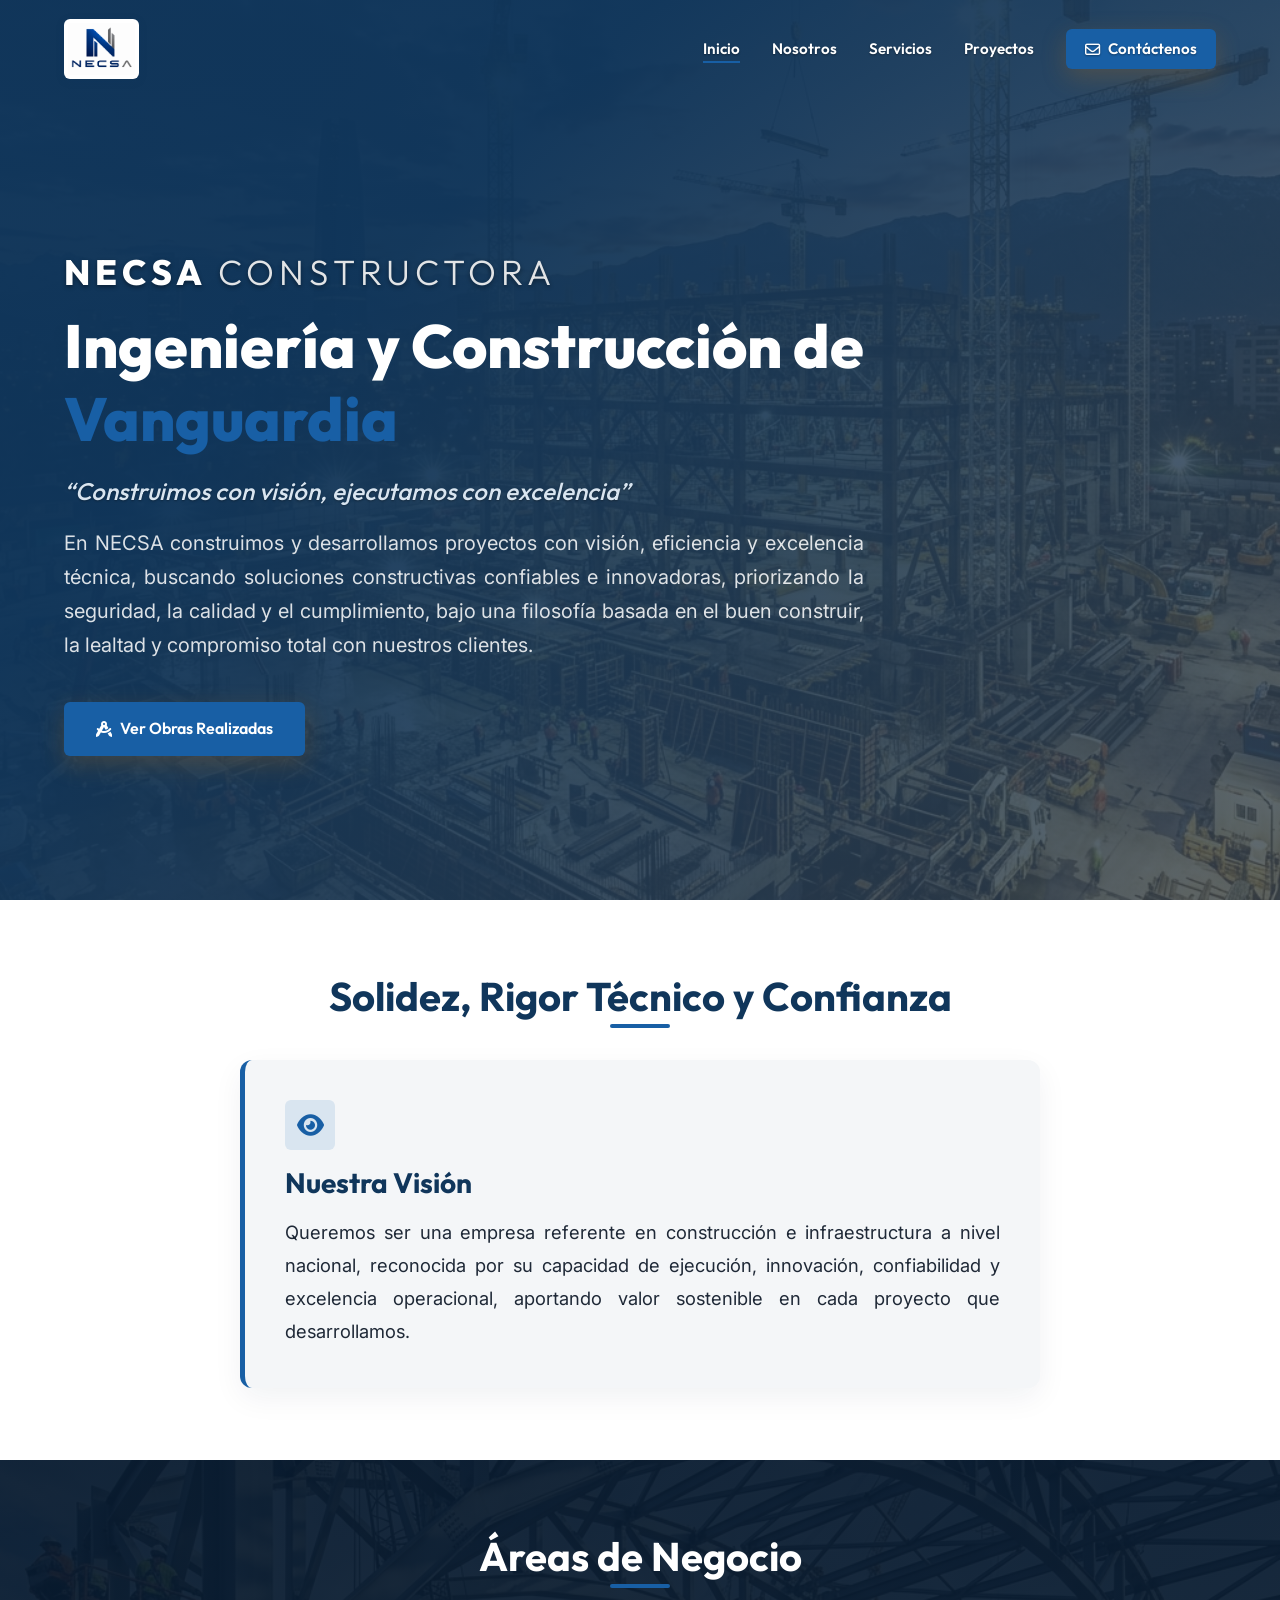
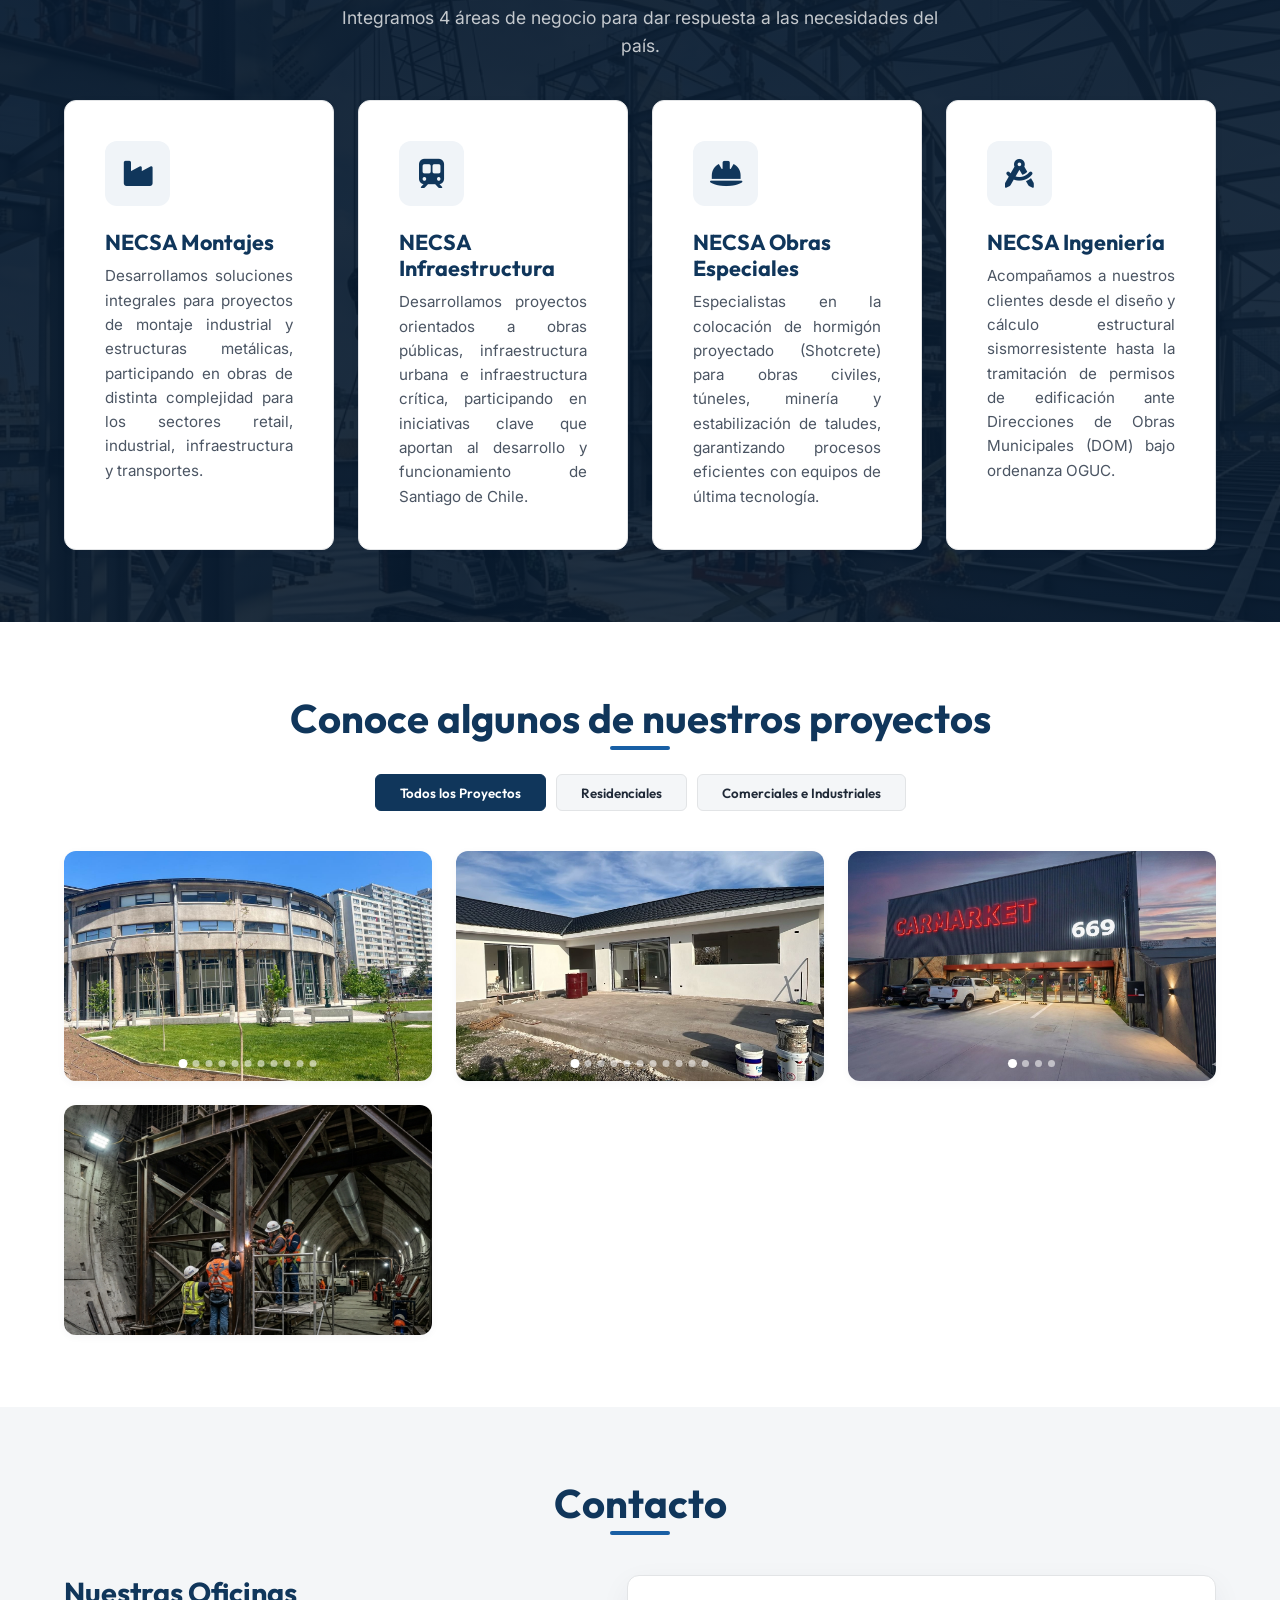
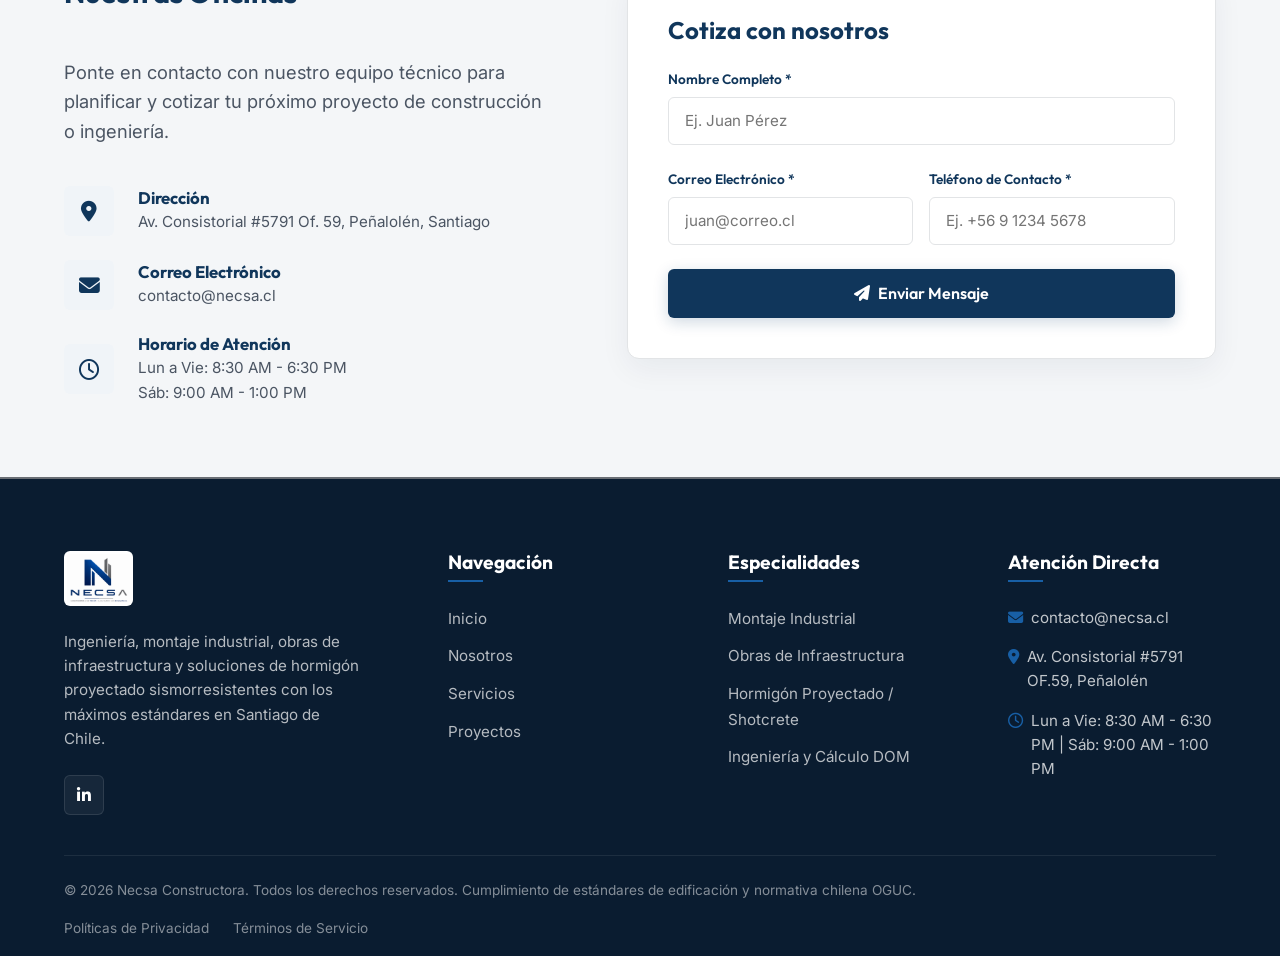
==== commit 74f9fbf3: "Revisión 2: rediseño de servicios y portafolio con carruseles - Fondo de foto industrial en sección " ====
--- a/index.html
+++ b/index.html
@@ -31,7 +31,7 @@
       
       <!-- Logotipo Oficial Integrado de Necsa -->
       <a href="#inicio" class="logo" id="logo-link">
-        <img src="assets/images/logo-nuevo.png" alt="Logo Necsa Constructora" class="logo-img">
+        <img src="assets/images/logo 2 sin texto ni subrayado (2).png" alt="Logo Necsa Constructora" class="logo-img">
       </a>
       
       <!-- Menú de Navegación -->
@@ -63,13 +63,12 @@
     <div class="container hero-container">
       <div class="hero-content">
         <div class="hero-company">NECSA <span style="font-weight: 300; color: var(--color-secondary-light);">CONSTRUCTORA</span></div>
-        <div class="hero-badge">
-          <i class="fa-solid fa-helmet-safety"></i> Edificación y Estructuras en Santiago de Chile
-        </div>
         <h1 class="hero-title">Ingeniería y Construcción de <span>Vanguardia</span></h1>
-        <p class="hero-description">En Necsa somos líderes en la ejecución de desarrollos residenciales premium y obras comerciales de alta complejidad estructural. Cumplimiento absoluto de la normativa OGUC y estándares sismorresistentes.</p>
+        <p class="hero-tagline">“Construimos con visión, ejecutamos con excelencia”</p>
+        <p class="hero-description">En NECSA construimos y desarrollamos proyectos con visión, eficiencia y excelencia técnica, buscando soluciones constructivas confiables e innovadoras, priorizando la seguridad, la calidad y el cumplimiento, bajo una filosofía basada en el buen construir, la lealtad y compromiso total con nuestros clientes.</p>
         <div class="hero-actions">
           <a href="#proyectos" class="btn btn-accent"><i class="fa-solid fa-compass-drafting"></i> Ver Obras Realizadas</a>
+        </div>
       </div>
     </div>
   </section>
@@ -79,31 +78,16 @@
     <div class="container">
       <div class="about-wrapper" style="max-width: 900px; margin: 0 auto; text-align: center; margin-bottom: var(--spacing-lg);">
         <h2 class="section-title" style="display: block; margin-bottom: var(--spacing-md);">Solidez, Rigor Técnico y Confianza</h2>
-        <p class="contact-lead" style="margin-bottom: var(--spacing-sm); font-size: 1.25rem;">Edificamos con los más altos estándares de calidad estructural y terminaciones arquitectónicas en toda la Región Metropolitana.</p>
-        <p style="color: var(--text-muted); margin-bottom: var(--spacing-lg); font-size: 1.05rem; line-height: 1.8;">
-          Necsa Constructora se destaca por ofrecer soluciones constructivas integrales que combinan la robustez de la ingeniería de acero e infraestructura con la sofisticación de la arquitectura moderna. Nuestro equipo multidisciplinario asegura procesos seguros, eficientes y alineados estrictamente con el marco regulatorio chileno (OGUC y normas sísmicas de cálculo NCh433).
-        </p>
-      </div>
-      
-      <div style="display: grid; grid-template-columns: repeat(auto-fit, minmax(320px, 1fr)); gap: var(--spacing-md); max-width: 1000px; margin: 0 auto;">
-        <!-- Card Misión -->
-        <div style="padding: var(--spacing-lg); border-top: 4px solid var(--color-primary); background-color: var(--bg-secondary); border-radius: var(--border-radius-md); box-shadow: var(--shadow-sm); display: flex; flex-direction: column; gap: var(--spacing-sm);">
-          <div style="width: 50px; height: 50px; background-color: var(--color-primary-light); color: var(--color-primary); border-radius: var(--border-radius-sm); display: flex; align-items: center; justify-content: center; font-size: 1.5rem;">
-            <i class="fa-solid fa-bullseye"></i>
-          </div>
-          <h3 style="font-family: var(--font-headings); font-size: 1.5rem; color: var(--color-primary); margin: 0;">Misión</h3>
-          <p style="font-size: 1rem; color: var(--text-dark); line-height: 1.7; text-align: justify; margin: 0;">
-            En NECSA construimos y desarrollamos proyectos con visión, eficiencia y excelencia técnica, buscando soluciones constructivas confiables e innovadoras, priorizando la seguridad, la calidad y el cumplimiento, bajo una filosofía basada en el buen construir, la lealtad y compromiso total con nuestros clientes.
-          </p>
-        </div>
-        
+      </div>
+      
+      <div class="vision-container">
         <!-- Card Visión -->
-        <div style="padding: var(--spacing-lg); border-top: 4px solid var(--color-accent); background-color: var(--bg-secondary); border-radius: var(--border-radius-md); box-shadow: var(--shadow-sm); display: flex; flex-direction: column; gap: var(--spacing-sm);">
-          <div style="width: 50px; height: 50px; background-color: var(--color-accent-light); color: var(--color-accent); border-radius: var(--border-radius-sm); display: flex; align-items: center; justify-content: center; font-size: 1.5rem;">
+        <div class="vision-card">
+          <div class="vision-icon">
             <i class="fa-solid fa-eye"></i>
           </div>
-          <h3 style="font-family: var(--font-headings); font-size: 1.5rem; color: var(--color-primary); margin: 0;">Visión</h3>
-          <p style="font-size: 1rem; color: var(--text-dark); line-height: 1.7; text-align: justify; margin: 0;">
+          <h3 class="vision-title">Nuestra Visión</h3>
+          <p class="vision-text">
             Queremos ser una empresa referente en construcción e infraestructura a nivel nacional, reconocida por su capacidad de ejecución, innovación, confiabilidad y excelencia operacional, aportando valor sostenible en cada proyecto que desarrollamos.
           </p>
         </div>
@@ -112,11 +96,14 @@
   </section>
 
   <!-- --- SECCIÓN SERVICIOS --- -->
-  <section class="section-alt" id="servicios">
+  <section class="section-alt services-section" id="servicios">
+    <div class="services-bg">
+      <img src="assets/images/project-industrial.png" alt="">
+    </div>
     <div class="container">
       <div class="section-title-wrapper">
         <h2 class="section-title">Áreas de Negocio</h2>
-        <p class="section-subtitle">Desarrollamos soluciones constructivas e ingeniería con altos estándares de calidad, seguridad y cumplimiento normativo chileno.</p>
+        <p class="section-subtitle">Integramos 4 áreas de negocio para dar respuesta a las necesidades del país.</p>
       </div>
       
       <div class="services-grid">
@@ -130,7 +117,6 @@
             <h3 class="service-title">NECSA Montajes</h3>
             <p class="service-description">Desarrollamos soluciones integrales para proyectos de montaje industrial y estructuras metálicas, participando en obras de distinta complejidad para los sectores retail, industrial, infraestructura y transportes.</p>
           </div>
-          <a href="#contacto" class="btn btn-outline" style="font-size: 0.85rem; padding: 0.5rem 1rem; margin-top: var(--spacing-sm); width: 100%; border-width: 1px;">Contactar Área <i class="fa-solid fa-arrow-right"></i></a>
         </article>
         
         <!-- Tarjeta 2: Infraestructura -->
@@ -142,7 +128,6 @@
             <h3 class="service-title">NECSA Infraestructura</h3>
             <p class="service-description">Desarrollamos proyectos orientados a obras públicas, infraestructura urbana e infraestructura crítica, participando en iniciativas clave que aportan al desarrollo y funcionamiento de Santiago de Chile.</p>
           </div>
-          <a href="#contacto" class="btn btn-outline" style="font-size: 0.85rem; padding: 0.5rem 1rem; margin-top: var(--spacing-sm); width: 100%; border-width: 1px;">Contactar Área <i class="fa-solid fa-arrow-right"></i></a>
         </article>
         
         <!-- Tarjeta 3: Obras Especiales -->
@@ -154,7 +139,6 @@
             <h3 class="service-title">NECSA Obras Especiales</h3>
             <p class="service-description">Especialistas en la colocación de hormigón proyectado (Shotcrete) para obras civiles, túneles, minería y estabilización de taludes, garantizando procesos eficientes con equipos de última tecnología.</p>
           </div>
-          <a href="#contacto" class="btn btn-outline" style="font-size: 0.85rem; padding: 0.5rem 1rem; margin-top: var(--spacing-sm); width: 100%; border-width: 1px;">Contactar Área <i class="fa-solid fa-arrow-right"></i></a>
         </article>
         
         <!-- Tarjeta 4: Ingeniería -->
@@ -166,7 +150,6 @@
             <h3 class="service-title">NECSA Ingeniería</h3>
             <p class="service-description">Acompañamos a nuestros clientes desde el diseño y cálculo estructural sismorresistente hasta la tramitación de permisos de edificación ante Direcciones de Obras Municipales (DOM) bajo ordenanza OGUC.</p>
           </div>
-          <a href="#contacto" class="btn btn-outline" style="font-size: 0.85rem; padding: 0.5rem 1rem; margin-top: var(--spacing-sm); width: 100%; border-width: 1px;">Contactar Área <i class="fa-solid fa-arrow-right"></i></a>
         </article>
         
       </div>
@@ -176,15 +159,14 @@
   <!-- --- SECCIÓN PORTAFOLIO (PROYECTOS) --- -->
   <section class="section" id="proyectos">
     <div class="container">
-      <div class="section-title-wrapper">
-        <h2 class="section-title">Nuestras Obras Destacadas</h2>
-        <p class="section-subtitle">Conoce nuestros principales proyectos ejecutados con éxito en la Región Metropolitana, evidenciando excelencia y solidez constructiva.</p>
+      <div class="section-title-wrapper" style="margin-bottom: var(--spacing-md);">
+        <h2 class="section-title">Conoce algunos de nuestros proyectos</h2>
       </div>
       
       <!-- Filtros del Portafolio -->
       <div class="portfolio-filters">
         <button class="filter-btn active" data-filter="all">Todos los Proyectos</button>
-        <button class="filter-btn" data-filter="residenciales">Residenciales Premium</button>
+        <button class="filter-btn" data-filter="residenciales">Residenciales</button>
         <button class="filter-btn" data-filter="comerciales">Comerciales e Industriales</button>
       </div>
       
@@ -193,98 +175,138 @@
         
         <!-- Proyecto 1: Plaza Blest (Comercial) -->
         <div class="portfolio-item" data-category="comerciales">
-          <img src="assets/images/project-blest.jpg" alt="Obra Plaza Blest - Necsa Constructora" class="portfolio-img">
+          <div class="portfolio-carousel">
+            <img src="assets/images/project-blest-1.jpg" alt="Obra Plaza Blest - Necsa Constructora" class="portfolio-img active">
+            <img src="assets/images/project-blest-2.jpg" alt="Obra Plaza Blest - Necsa Constructora" class="portfolio-img">
+            <img src="assets/images/project-blest-3.jpg" alt="Obra Plaza Blest - Necsa Constructora" class="portfolio-img">
+            <img src="assets/images/project-blest-4.jpg" alt="Obra Plaza Blest - Necsa Constructora" class="portfolio-img">
+            <img src="assets/images/project-blest-5.jpg" alt="Obra Plaza Blest - Necsa Constructora" class="portfolio-img">
+            <img src="assets/images/project-blest-6.jpg" alt="Obra Plaza Blest - Necsa Constructora" class="portfolio-img">
+            <img src="assets/images/project-blest-7.jpg" alt="Obra Plaza Blest - Necsa Constructora" class="portfolio-img">
+            <img src="assets/images/project-blest-8.jpg" alt="Obra Plaza Blest - Necsa Constructora" class="portfolio-img">
+            <img src="assets/images/project-blest-9.jpg" alt="Obra Plaza Blest - Necsa Constructora" class="portfolio-img">
+            <img src="assets/images/project-blest-10.jpg" alt="Obra Plaza Blest - Necsa Constructora" class="portfolio-img">
+            <img src="assets/images/project-blest-11.jpg" alt="Obra Plaza Blest - Necsa Constructora" class="portfolio-img">
+            <button class="carousel-arrow carousel-prev" aria-label="Foto anterior"><i class="fa-solid fa-chevron-left"></i></button>
+            <button class="carousel-arrow carousel-next" aria-label="Foto siguiente"><i class="fa-solid fa-chevron-right"></i></button>
+            <div class="carousel-dots"></div>
+          </div>
           <div class="portfolio-overlay">
             <span class="portfolio-tag">Comercial / Strip Center</span>
             <h3 class="portfolio-project-title">Plaza Blest</h3>
             <p class="portfolio-desc"><strong>Ubicación:</strong> San Miguel, Santiago | <strong>Superficie:</strong> 1.500 m²<br>Moderno centro comercial de locales estructurado en marcos de acero sismorresistente con paisajismo y exhibición de restos arqueológicos.</p>
-          </div>
-        </div>
-        
+            <a href="#contacto" class="btn btn-outline portfolio-cta">Cotizar Proyecto Similar <i class="fa-solid fa-arrow-right"></i></a>
+          </div>
+        </div>
+
         <!-- Proyecto 2: Casa Llantén (Residencial) -->
         <div class="portfolio-item" data-category="residenciales">
-          <img src="assets/images/project-llanten.jpg" alt="Casa Llantén - Edificación Premium Necsa" class="portfolio-img">
+          <div class="portfolio-carousel">
+            <img src="assets/images/project-llanten-1.jpg" alt="Casa Llantén - Edificación Premium Necsa" class="portfolio-img active">
+            <img src="assets/images/project-llanten-2.jpg" alt="Casa Llantén - Edificación Premium Necsa" class="portfolio-img">
+            <img src="assets/images/project-llanten-3.jpg" alt="Casa Llantén - Edificación Premium Necsa" class="portfolio-img">
+            <img src="assets/images/project-llanten-4.jpg" alt="Casa Llantén - Edificación Premium Necsa" class="portfolio-img">
+            <img src="assets/images/project-llanten-5.jpg" alt="Casa Llantén - Edificación Premium Necsa" class="portfolio-img">
+            <img src="assets/images/project-llanten-6.jpg" alt="Casa Llantén - Edificación Premium Necsa" class="portfolio-img">
+            <img src="assets/images/project-llanten-7.jpg" alt="Casa Llantén - Edificación Premium Necsa" class="portfolio-img">
+            <img src="assets/images/project-llanten-8.jpg" alt="Casa Llantén - Edificación Premium Necsa" class="portfolio-img">
+            <img src="assets/images/project-llanten-9.jpg" alt="Casa Llantén - Edificación Premium Necsa" class="portfolio-img">
+            <img src="assets/images/project-llanten-10.jpg" alt="Casa Llantén - Edificación Premium Necsa" class="portfolio-img">
+            <img src="assets/images/project-llanten-11.jpg" alt="Casa Llantén - Edificación Premium Necsa" class="portfolio-img">
+            <button class="carousel-arrow carousel-prev" aria-label="Foto anterior"><i class="fa-solid fa-chevron-left"></i></button>
+            <button class="carousel-arrow carousel-next" aria-label="Foto siguiente"><i class="fa-solid fa-chevron-right"></i></button>
+            <div class="carousel-dots"></div>
+          </div>
           <div class="portfolio-overlay">
-            <span class="portfolio-tag">Residencial Premium</span>
+            <span class="portfolio-tag">Residencial</span>
             <h3 class="portfolio-project-title">Casa Llantén</h3>
             <p class="portfolio-desc"><strong>Ubicación:</strong> Vitacura, Santiago | <strong>Superficie:</strong> 380 m²<br>Vanguardista residencia unifamiliar minimalista estructurada en hormigón visto y ventanales termopanel.</p>
-          </div>
-        </div>
-        
+            <a href="#contacto" class="btn btn-outline portfolio-cta">Cotizar Proyecto Similar <i class="fa-solid fa-arrow-right"></i></a>
+          </div>
+        </div>
+
         <!-- Proyecto 3: Car Market (Comercial/Industrial) -->
         <div class="portfolio-item" data-category="comerciales">
-          <img src="assets/images/project-carmarket.jpg" alt="Car Market Showroom - Necsa Constructora" class="portfolio-img">
+          <div class="portfolio-carousel">
+            <img src="assets/images/project-carmarket-1.jpg" alt="Car Market Showroom - Necsa Constructora" class="portfolio-img active">
+            <img src="assets/images/project-carmarket-2.jpg" alt="Car Market Showroom - Necsa Constructora" class="portfolio-img">
+            <img src="assets/images/project-carmarket-3.jpg" alt="Car Market Showroom - Necsa Constructora" class="portfolio-img">
+            <img src="assets/images/project-carmarket-4.jpg" alt="Car Market Showroom - Necsa Constructora" class="portfolio-img">
+            <button class="carousel-arrow carousel-prev" aria-label="Foto anterior"><i class="fa-solid fa-chevron-left"></i></button>
+            <button class="carousel-arrow carousel-next" aria-label="Foto siguiente"><i class="fa-solid fa-chevron-right"></i></button>
+            <div class="carousel-dots"></div>
+          </div>
           <div class="portfolio-overlay">
             <span class="portfolio-tag">Comercial / Showroom</span>
             <h3 class="portfolio-project-title">Car Market</h3>
             <p class="portfolio-desc"><strong>Ubicación:</strong> Santiago | <strong>Superficie:</strong> 2.200 m²<br>Showroom de retail automotriz estructurado con pórticos metálicos pesados de grandes luces.</p>
+            <a href="#contacto" class="btn btn-outline portfolio-cta">Cotizar Proyecto Similar <i class="fa-solid fa-arrow-right"></i></a>
           </div>
         </div>
 
         <!-- Proyecto 4: Obras Metro (Infraestructura) -->
         <div class="portfolio-item" data-category="comerciales">
-          <img src="assets/images/project-metro.png" alt="Obras Metro - Necsa Constructora" class="portfolio-img">
+          <div class="portfolio-carousel">
+            <img src="assets/images/project-metro.png" alt="Obras Metro - Necsa Constructora" class="portfolio-img active">
+            <button class="carousel-arrow carousel-prev" aria-label="Foto anterior"><i class="fa-solid fa-chevron-left"></i></button>
+            <button class="carousel-arrow carousel-next" aria-label="Foto siguiente"><i class="fa-solid fa-chevron-right"></i></button>
+            <div class="carousel-dots"></div>
+          </div>
           <div class="portfolio-overlay">
             <span class="portfolio-tag">Infraestructura / Transporte</span>
             <h3 class="portfolio-project-title">Obras Metro de Santiago</h3>
             <p class="portfolio-desc"><strong>Ubicación:</strong> Santiago | <strong>Especialidad:</strong> Refuerzo Estructural<br>Habilitación de espacios operacionales y refuerzos estructurales metálicos en estaciones subterráneas de alta afluencia.</p>
-          </div>
-        </div>
-
-        <!-- Proyecto 5: Colegio San Gregorio (Educacional) -->
-        <div class="portfolio-item" data-category="comerciales">
-          <img src="assets/images/project-colegio.png" alt="Colegio San Gregorio - Necsa Constructora" class="portfolio-img">
-          <div class="portfolio-overlay">
-            <span class="portfolio-tag">Institucional / Educacional</span>
-            <h3 class="portfolio-project-title">Colegio San Gregorio</h3>
-            <p class="portfolio-desc"><strong>Ubicación:</strong> La Cisterna, Santiago | <strong>Especialidad:</strong> Ampliación y Obras Civiles<br>Ampliación de pabellón docente y mejoramiento de infraestructura civil para el Colegio San Gregorio de La Salle.</p>
-          </div>
-        </div>
-        
-      </div>
-    </div>
-  </section>
-
-  <!-- --- SECCIÓN MÉTRICAS --- -->
-  <section class="metrics-section">
-    <div class="metrics-bg"></div>
-    <div class="container metrics-container">
-      
-      <div class="metric-item">
-        <div class="metric-number">15+</div>
-        <div class="metric-label">Años de Trayectoria</div>
-      </div>
-      
-      <div class="metric-item">
-        <div class="metric-number">250+</div>
-        <div class="metric-label">Proyectos Entregados</div>
-      </div>
-      
-      <div class="metric-item">
-        <div class="metric-number">30k+</div>
-        <div class="metric-label">m² Construidos en Acero</div>
-      </div>
-      
-      <div class="metric-item">
-        <div class="metric-number">100%</div>
-        <div class="metric-label">Cumplimiento Legal OGUC</div>
-      </div>
-      
+            <a href="#contacto" class="btn btn-outline portfolio-cta">Cotizar Proyecto Similar <i class="fa-solid fa-arrow-right"></i></a>
+          </div>
+        </div>
+
+      </div>
     </div>
   </section>
 
   <!-- --- SECCIÓN CONTACTO --- -->
   <section class="section-alt" id="contacto">
     <div class="container">
-      <div class="section-title-wrapper">
-        <h2 class="section-title">Contáctenos</h2>
-        <p class="section-subtitle">Ponte en contacto con nuestro equipo técnico para planificar y cotizar tu próximo proyecto de construcción o ingeniería.</p>
-      </div>
-      
-      <div style="max-width: 600px; margin: 0 auto;">
-        
+      <div class="section-title-wrapper" style="margin-bottom: var(--spacing-lg);">
+        <h2 class="section-title">Contacto</h2>
+      </div>
+      
+      <div class="contact-grid">
+        <!-- Información de Oficinas -->
+        <div class="contact-info">
+          <h3 style="font-family: var(--font-headings); font-size: 1.8rem; color: var(--color-primary); margin-bottom: 0.5rem;">Nuestras Oficinas</h3>
+          <p class="contact-lead">Ponte en contacto con nuestro equipo técnico para planificar y cotizar tu próximo proyecto de construcción o ingeniería.</p>
+          
+          <div class="contact-details">
+            <div class="contact-item">
+              <div class="contact-icon"><i class="fa-solid fa-location-dot"></i></div>
+              <div class="contact-text">
+                <h4>Dirección</h4>
+                <p>Av. Consistorial #5791 Of. 59, Peñalolén, Santiago</p>
+              </div>
+            </div>
+            
+            <div class="contact-item">
+              <div class="contact-icon"><i class="fa-solid fa-envelope"></i></div>
+              <div class="contact-text">
+                <h4>Correo Electrónico</h4>
+                <p>contacto@necsa.cl</p>
+              </div>
+            </div>
+            
+            <div class="contact-item">
+              <div class="contact-icon"><i class="fa-regular fa-clock"></i></div>
+              <div class="contact-text">
+                <h4>Horario de Atención</h4>
+                <p>Lun a Vie: 8:30 AM - 6:30 PM<br>Sáb: 9:00 AM - 1:00 PM</p>
+              </div>
+            </div>
+          </div>
+        </div>
+
         <!-- Formulario Interactivo -->
         <div class="contact-form-wrapper">
+          <h3 style="font-family: var(--font-headings); font-size: 1.5rem; color: var(--color-primary); margin-bottom: 1.5rem;">Cotiza con nosotros</h3>
           <form id="necsa-contact-form" novalidate>
             
             <div class="form-group">
@@ -303,8 +325,6 @@
               </div>
             </div>
             
-
-            
             <button type="submit" class="btn btn-primary" style="width: 100%;">
               <i class="fa-solid fa-paper-plane"></i> Enviar Mensaje
             </button>
@@ -314,7 +334,6 @@
             
           </form>
         </div>
-        
       </div>
     </div>
   </section>
@@ -327,11 +346,7 @@
         <!-- Columna 1: Nosotros -->
         <div class="footer-about">
           <div class="logo">
-            <img src="assets/images/logo-nuevo.png" alt="Logo Necsa" style="height: 55px; border-radius: var(--border-radius-sm); background-color: #fff; padding: 3px;">
-            <div class="logo-text">
-              <span class="logo-title footer-logo-title" style="color: #fff;">NECSA</span>
-              <span class="logo-subtitle" style="color: rgba(255,255,255,0.65);">CONSTRUCTORA</span>
-            </div>
+            <img src="assets/images/logo 1 con texto.png" alt="Logo Necsa" style="height: 55px; border-radius: var(--border-radius-sm); background-color: #fff; padding: 3px;">
           </div>
           <p class="footer-desc">Ingeniería, montaje industrial, obras de infraestructura y soluciones de hormigón proyectado sismorresistentes con los máximos estándares en Santiago de Chile.</p>
           <div class="social-links">
--- a/css/styles.css
+++ b/css/styles.css
@@ -460,6 +460,7 @@
   margin-bottom: var(--spacing-lg);
   color: rgba(255, 255, 255, 0.85);
   line-height: 1.7;
+  text-align: justify;
 }
 
 .hero-actions {
@@ -469,6 +470,50 @@
 }
 
 /* --- SECCIÓN SERVICIOS --- */
+.services-section {
+  position: relative;
+  overflow: hidden;
+}
+
+.services-bg {
+  position: absolute;
+  top: 0;
+  left: 0;
+  width: 100%;
+  height: 100%;
+  z-index: 0;
+}
+
+.services-bg img {
+  width: 100%;
+  height: 100%;
+  object-fit: cover;
+}
+
+.services-bg::after {
+  content: '';
+  position: absolute;
+  top: 0;
+  left: 0;
+  width: 100%;
+  height: 100%;
+  background: linear-gradient(180deg, rgba(8, 27, 48, 0.94) 0%, rgba(8, 27, 48, 0.9) 100%);
+}
+
+.services-section .container {
+  position: relative;
+  z-index: 1;
+}
+
+.services-section .section-title,
+.services-section .section-subtitle {
+  color: var(--text-light);
+}
+
+.services-section .section-subtitle {
+  color: rgba(255, 255, 255, 0.75);
+}
+
 .services-grid {
   display: grid;
   grid-template-columns: repeat(auto-fit, minmax(280px, 1fr));
@@ -585,14 +630,100 @@
   overflow: hidden;
   box-shadow: var(--shadow-sm);
   aspect-ratio: 16 / 10;
-  cursor: pointer;
+}
+
+.portfolio-carousel {
+  position: absolute;
+  top: 0;
+  left: 0;
+  width: 100%;
+  height: 100%;
+  z-index: 1;
 }
 
 .portfolio-img {
+  position: absolute;
+  top: 0;
+  left: 0;
   width: 100%;
   height: 100%;
   object-fit: cover;
-  transition: transform 0.6s cubic-bezier(0.4, 0, 0.2, 1);
+  opacity: 0;
+  transition: opacity 0.5s ease, transform 0.6s cubic-bezier(0.4, 0, 0.2, 1);
+}
+
+.portfolio-img.active {
+  opacity: 1;
+}
+
+.portfolio-item:hover .portfolio-img.active {
+  transform: scale(1.08);
+}
+
+/* Flechas del carrusel */
+.carousel-arrow {
+  position: absolute;
+  top: 50%;
+  transform: translateY(-50%);
+  z-index: 3;
+  width: 34px;
+  height: 34px;
+  border-radius: 50%;
+  border: none;
+  background-color: rgba(15, 59, 104, 0.55);
+  color: #fff;
+  display: flex;
+  align-items: center;
+  justify-content: center;
+  cursor: pointer;
+  opacity: 0;
+  transition: opacity 0.3s ease, background-color 0.3s ease;
+}
+
+.portfolio-item:hover .carousel-arrow {
+  opacity: 1;
+}
+
+.carousel-arrow:hover {
+  background-color: var(--color-accent);
+}
+
+.carousel-prev {
+  left: 10px;
+}
+
+.carousel-next {
+  right: 10px;
+}
+
+.portfolio-item[data-single] .carousel-arrow,
+.portfolio-item[data-single] .carousel-dots {
+  display: none;
+}
+
+/* Indicadores del carrusel */
+.carousel-dots {
+  position: absolute;
+  bottom: 14px;
+  left: 50%;
+  transform: translateX(-50%);
+  display: flex;
+  gap: 6px;
+  z-index: 3;
+}
+
+.carousel-dots .dot {
+  width: 7px;
+  height: 7px;
+  border-radius: 50%;
+  background-color: rgba(255, 255, 255, 0.55);
+  cursor: pointer;
+  transition: background-color 0.3s ease, transform 0.3s ease;
+}
+
+.carousel-dots .dot.active {
+  background-color: #fff;
+  transform: scale(1.3);
 }
 
 .portfolio-overlay {
@@ -610,13 +741,10 @@
   transform: translateY(20px);
   transition: var(--transition-smooth);
   z-index: 2;
-}
-
-.portfolio-item:hover .portfolio-img {
-  transform: scale(1.08);
-}
-
-.portfolio-item:hover .portfolio-overlay {
+  pointer-events: none;
+}
+
+.portfolio-item.is-first:hover .portfolio-overlay {
   opacity: 1;
   transform: translateY(0);
 }
@@ -646,57 +774,20 @@
   font-size: 0.9rem;
 }
 
-/* --- SECCIÓN MÉTRICAS / HISTORIA --- */
-.metrics-section {
-  position: relative;
-  background-color: var(--bg-dark);
-  color: var(--text-light);
-  padding: var(--spacing-lg) 0;
-  overflow: hidden;
-}
-
-/* Patrón de líneas geométricas simulando planos técnicos de fondo */
-.metrics-bg {
-  position: absolute;
-  top: 0;
-  left: 0;
-  width: 100%;
-  height: 100%;
-  background-image: linear-gradient(rgba(255, 255, 255, 0.03) 1px, transparent 1px),
-                    linear-gradient(90deg, rgba(255, 255, 255, 0.03) 1px, transparent 1px);
-  background-size: 40px 40px;
-  opacity: 0.4;
-  z-index: 1;
-}
-
-.metrics-container {
-  position: relative;
-  z-index: 2;
-  display: grid;
-  grid-template-columns: repeat(auto-fit, minmax(200px, 1fr));
-  gap: var(--spacing-lg);
-  text-align: center;
-}
-
-.metric-item {
-  padding: var(--spacing-sm);
-}
-
-.metric-number {
-  font-family: var(--font-headings);
-  font-size: 3.5rem;
-  font-weight: 800;
-  color: var(--color-accent);
-  line-height: 1;
-  margin-bottom: 5px;
-}
-
-.metric-label {
-  font-family: var(--font-headings);
-  font-size: 0.95rem;
-  text-transform: uppercase;
-  letter-spacing: 2px;
-  color: rgba(255, 255, 255, 0.8);
+.portfolio-cta {
+  pointer-events: auto;
+  align-self: flex-start;
+  margin-top: var(--spacing-sm);
+  font-size: 0.85rem;
+  padding: 0.5rem 1rem;
+  border-color: rgba(255, 255, 255, 0.6);
+  color: #fff;
+}
+
+.portfolio-cta:hover {
+  background-color: var(--color-accent);
+  border-color: var(--color-accent);
+  color: #fff;
 }
 
 /* --- SECCIÓN CONTACTO --- */
@@ -1164,3 +1255,64 @@
     opacity: 0;
   }
 }
+
+/* --- HERO TAGLINE --- */
+.hero-tagline {
+  font-family: var(--font-headings);
+  font-size: 1.5rem;
+  font-weight: 500;
+  font-style: italic;
+  color: var(--color-accent-light);
+  margin-bottom: var(--spacing-sm);
+  text-shadow: 0 1px 2px rgba(0, 0, 0, 0.3);
+}
+
+@media (max-width: 768px) {
+  .hero-tagline {
+    font-size: 1.2rem;
+  }
+}
+
+/* --- SECCIÓN NOSOTROS (VISIÓN) --- */
+.vision-container {
+  max-width: 800px;
+  margin: 0 auto;
+}
+
+.vision-card {
+  padding: var(--spacing-lg);
+  border-left: 5px solid var(--color-accent);
+  background-color: var(--bg-secondary);
+  border-radius: var(--border-radius-md);
+  box-shadow: var(--shadow-md);
+  display: flex;
+  flex-direction: column;
+  gap: var(--spacing-sm);
+}
+
+.vision-icon {
+  width: 50px;
+  height: 50px;
+  background-color: var(--color-accent-light);
+  color: var(--color-accent);
+  border-radius: var(--border-radius-sm);
+  display: flex;
+  align-items: center;
+  justify-content: center;
+  font-size: 1.5rem;
+}
+
+.vision-title {
+  font-family: var(--font-headings);
+  font-size: 1.75rem;
+  color: var(--color-primary);
+  margin: 0;
+}
+
+.vision-text {
+  font-size: 1.15rem;
+  color: var(--text-dark);
+  line-height: 1.8;
+  text-align: justify;
+  margin: 0;
+}
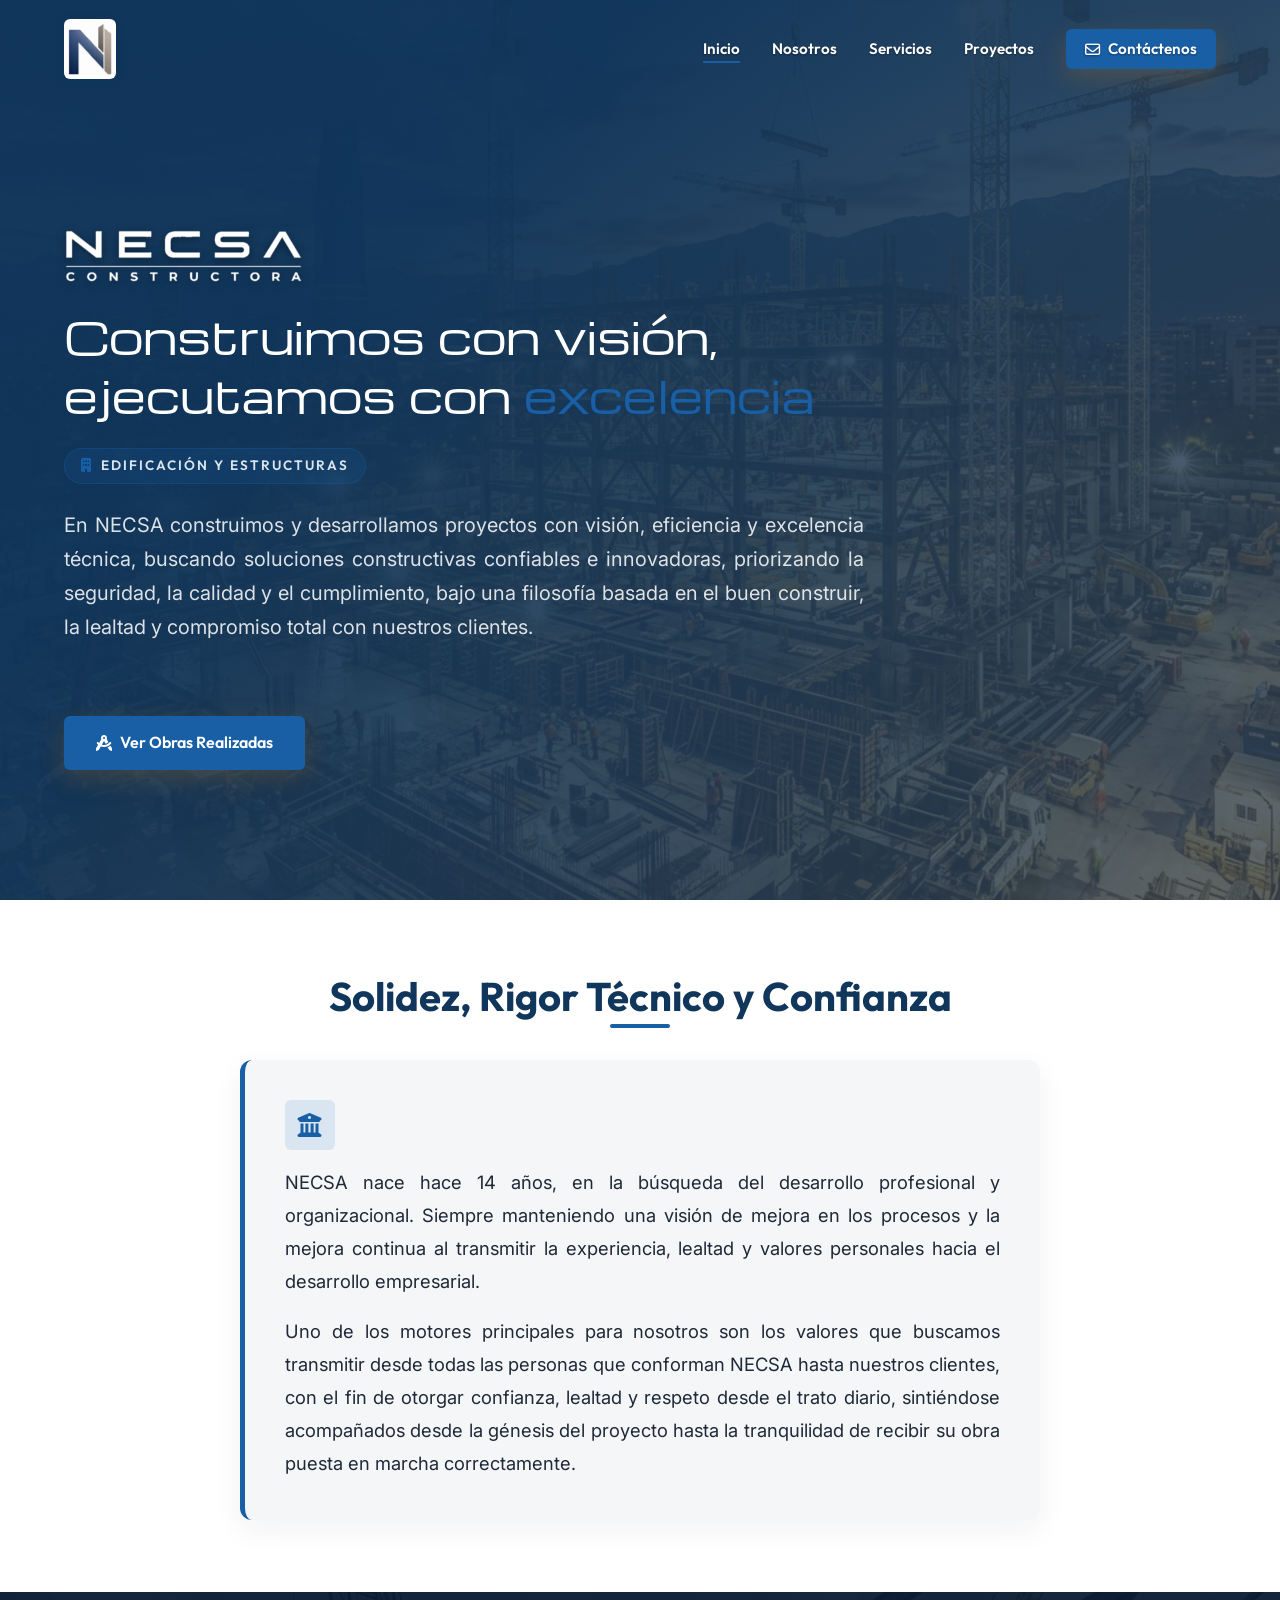
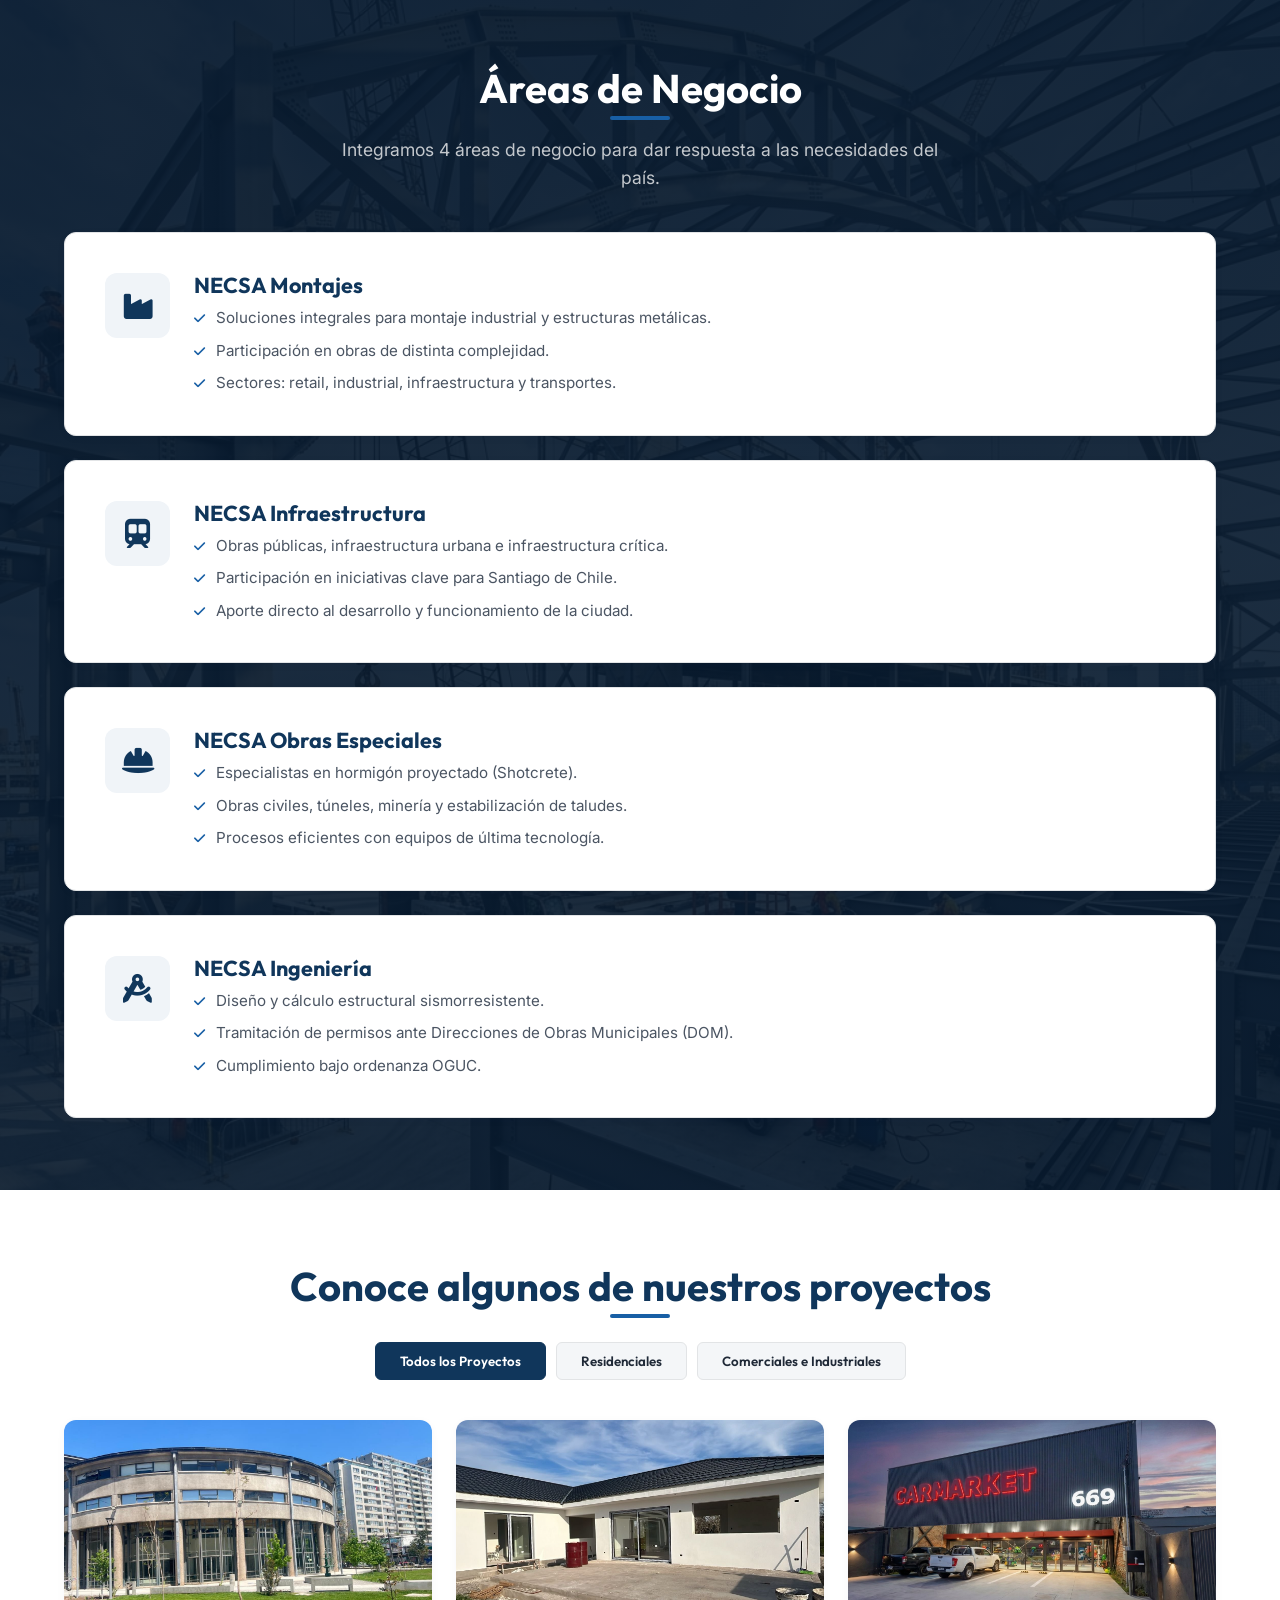
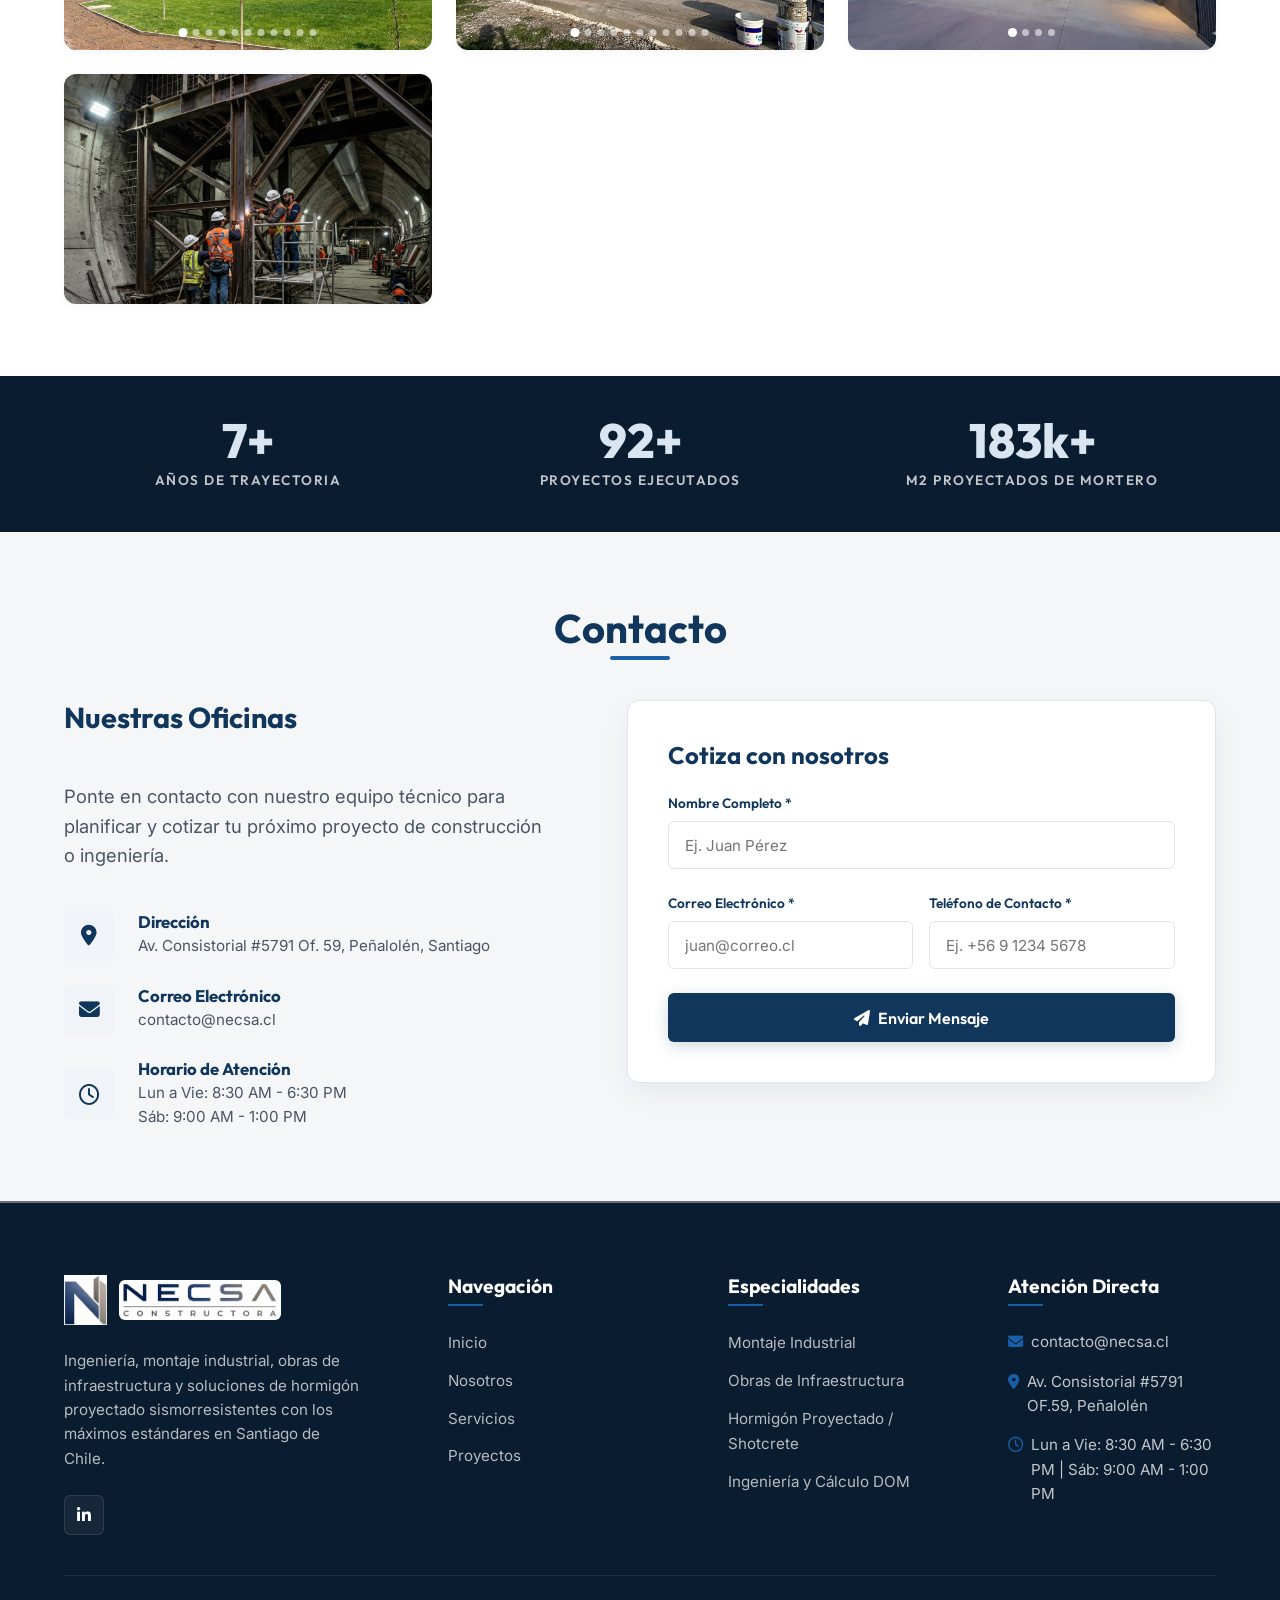
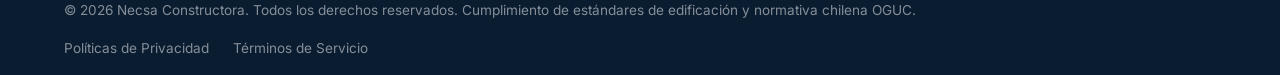
==== commit 175db572: "Actualizar logo, hero, seccion Nosotros, Servicios y franja de metricas" ====
--- a/index.html
+++ b/index.html
@@ -15,7 +15,7 @@
   <!-- Google Fonts -->
   <link rel="preconnect" href="https://fonts.googleapis.com">
   <link rel="preconnect" href="https://fonts.gstatic.com" crossorigin>
-  <link href="https://fonts.googleapis.com/css2?family=Inter:wght@300;400;500;600;700&family=Outfit:wght@400;500;600;700;800&display=swap" rel="stylesheet">
+  <link href="https://fonts.googleapis.com/css2?family=Inter:wght@300;400;500;600;700&family=Outfit:wght@400;500;600;700;800&family=Michroma&display=swap" rel="stylesheet">
   
   <!-- FontAwesome Icons -->
   <link rel="stylesheet" href="https://cdnjs.cloudflare.com/ajax/libs/font-awesome/6.4.0/css/all.min.css">
@@ -31,7 +31,10 @@
       
       <!-- Logotipo Oficial Integrado de Necsa -->
       <a href="#inicio" class="logo" id="logo-link">
-        <img src="assets/images/logo 2 sin texto ni subrayado (2).png" alt="Logo Necsa Constructora" class="logo-img">
+        <img src="assets/images/logo-n-sola.png" alt="Logo Necsa Constructora" class="logo-img">
+        <span class="logo-ecsa-wrap">
+          <img src="assets/images/logo-ecsa-only.png" alt="ECSA" class="logo-ecsa-img">
+        </span>
       </a>
       
       <!-- Menú de Navegación -->
@@ -62,9 +65,9 @@
     </div>
     <div class="container hero-container">
       <div class="hero-content">
-        <div class="hero-company">NECSA <span style="font-weight: 300; color: var(--color-secondary-light);">CONSTRUCTORA</span></div>
-        <h1 class="hero-title">Ingeniería y Construcción de <span>Vanguardia</span></h1>
-        <p class="hero-tagline">“Construimos con visión, ejecutamos con excelencia”</p>
+        <img src="assets/images/logo-necsa-constructora-white.png" alt="Necsa Constructora" class="hero-logo">
+        <h1 class="hero-title">Construimos con visión, ejecutamos con <span>excelencia</span></h1>
+        <div class="hero-badge"><i class="fa-solid fa-building"></i> Edificación y Estructuras</div>
         <p class="hero-description">En NECSA construimos y desarrollamos proyectos con visión, eficiencia y excelencia técnica, buscando soluciones constructivas confiables e innovadoras, priorizando la seguridad, la calidad y el cumplimiento, bajo una filosofía basada en el buen construir, la lealtad y compromiso total con nuestros clientes.</p>
         <div class="hero-actions">
           <a href="#proyectos" class="btn btn-accent"><i class="fa-solid fa-compass-drafting"></i> Ver Obras Realizadas</a>
@@ -79,16 +82,18 @@
       <div class="about-wrapper" style="max-width: 900px; margin: 0 auto; text-align: center; margin-bottom: var(--spacing-lg);">
         <h2 class="section-title" style="display: block; margin-bottom: var(--spacing-md);">Solidez, Rigor Técnico y Confianza</h2>
       </div>
-      
+
       <div class="vision-container">
-        <!-- Card Visión -->
+        <!-- Card Quiénes Somos (reemplaza a Visión, que queda implícita en el Hero) -->
         <div class="vision-card">
           <div class="vision-icon">
-            <i class="fa-solid fa-eye"></i>
-          </div>
-          <h3 class="vision-title">Nuestra Visión</h3>
+            <i class="fa-solid fa-building-columns"></i>
+          </div>
           <p class="vision-text">
-            Queremos ser una empresa referente en construcción e infraestructura a nivel nacional, reconocida por su capacidad de ejecución, innovación, confiabilidad y excelencia operacional, aportando valor sostenible en cada proyecto que desarrollamos.
+            NECSA nace hace 14 años, en la búsqueda del desarrollo profesional y organizacional. Siempre manteniendo una visión de mejora en los procesos y la mejora continua al transmitir la experiencia, lealtad y valores personales hacia el desarrollo empresarial.
+          </p>
+          <p class="vision-text">
+            Uno de los motores principales para nosotros son los valores que buscamos transmitir desde todas las personas que conforman NECSA hasta nuestros clientes, con el fin de otorgar confianza, lealtad y respeto desde el trato diario, sintiéndose acompañados desde la génesis del proyecto hasta la tranquilidad de recibir su obra puesta en marcha correctamente.
           </p>
         </div>
       </div>
@@ -107,51 +112,67 @@
       </div>
       
       <div class="services-grid">
-        
+
         <!-- Tarjeta 1: Montajes -->
-        <article class="service-card" style="display: flex; flex-direction: column; justify-content: space-between; height: 100%;">
-          <div>
-            <div class="service-icon-wrapper">
-              <i class="fa-solid fa-industry"></i>
-            </div>
+        <article class="service-card">
+          <div class="service-icon-wrapper">
+            <i class="fa-solid fa-industry"></i>
+          </div>
+          <div class="service-content">
             <h3 class="service-title">NECSA Montajes</h3>
-            <p class="service-description">Desarrollamos soluciones integrales para proyectos de montaje industrial y estructuras metálicas, participando en obras de distinta complejidad para los sectores retail, industrial, infraestructura y transportes.</p>
+            <ul class="service-list">
+              <li>Soluciones integrales para montaje industrial y estructuras metálicas.</li>
+              <li>Participación en obras de distinta complejidad.</li>
+              <li>Sectores: retail, industrial, infraestructura y transportes.</li>
+            </ul>
           </div>
         </article>
-        
+
         <!-- Tarjeta 2: Infraestructura -->
-        <article class="service-card" style="display: flex; flex-direction: column; justify-content: space-between; height: 100%;">
-          <div>
-            <div class="service-icon-wrapper">
-              <i class="fa-solid fa-train-subway"></i>
-            </div>
+        <article class="service-card">
+          <div class="service-icon-wrapper">
+            <i class="fa-solid fa-train-subway"></i>
+          </div>
+          <div class="service-content">
             <h3 class="service-title">NECSA Infraestructura</h3>
-            <p class="service-description">Desarrollamos proyectos orientados a obras públicas, infraestructura urbana e infraestructura crítica, participando en iniciativas clave que aportan al desarrollo y funcionamiento de Santiago de Chile.</p>
+            <ul class="service-list">
+              <li>Obras públicas, infraestructura urbana e infraestructura crítica.</li>
+              <li>Participación en iniciativas clave para Santiago de Chile.</li>
+              <li>Aporte directo al desarrollo y funcionamiento de la ciudad.</li>
+            </ul>
           </div>
         </article>
-        
+
         <!-- Tarjeta 3: Obras Especiales -->
-        <article class="service-card" style="display: flex; flex-direction: column; justify-content: space-between; height: 100%;">
-          <div>
-            <div class="service-icon-wrapper">
-              <i class="fa-solid fa-helmet-safety"></i>
-            </div>
+        <article class="service-card">
+          <div class="service-icon-wrapper">
+            <i class="fa-solid fa-helmet-safety"></i>
+          </div>
+          <div class="service-content">
             <h3 class="service-title">NECSA Obras Especiales</h3>
-            <p class="service-description">Especialistas en la colocación de hormigón proyectado (Shotcrete) para obras civiles, túneles, minería y estabilización de taludes, garantizando procesos eficientes con equipos de última tecnología.</p>
+            <ul class="service-list">
+              <li>Especialistas en hormigón proyectado (Shotcrete).</li>
+              <li>Obras civiles, túneles, minería y estabilización de taludes.</li>
+              <li>Procesos eficientes con equipos de última tecnología.</li>
+            </ul>
           </div>
         </article>
-        
+
         <!-- Tarjeta 4: Ingeniería -->
-        <article class="service-card" style="display: flex; flex-direction: column; justify-content: space-between; height: 100%;">
-          <div>
-            <div class="service-icon-wrapper">
-              <i class="fa-solid fa-compass-drafting"></i>
-            </div>
+        <article class="service-card">
+          <div class="service-icon-wrapper">
+            <i class="fa-solid fa-compass-drafting"></i>
+          </div>
+          <div class="service-content">
             <h3 class="service-title">NECSA Ingeniería</h3>
-            <p class="service-description">Acompañamos a nuestros clientes desde el diseño y cálculo estructural sismorresistente hasta la tramitación de permisos de edificación ante Direcciones de Obras Municipales (DOM) bajo ordenanza OGUC.</p>
+            <ul class="service-list">
+              <li>Diseño y cálculo estructural sismorresistente.</li>
+              <li>Tramitación de permisos ante Direcciones de Obras Municipales (DOM).</li>
+              <li>Cumplimiento bajo ordenanza OGUC.</li>
+            </ul>
           </div>
         </article>
-        
+
       </div>
     </div>
   </section>
@@ -264,6 +285,26 @@
     </div>
   </section>
 
+  <!-- --- SECCIÓN MÉTRICAS / ESTADÍSTICAS --- -->
+  <section class="stats-section">
+    <div class="container">
+      <div class="stats-grid">
+        <div class="stat-item">
+          <span class="stat-number" data-target="12" data-suffix="+">0</span>
+          <p class="stat-label">Años de Trayectoria</p>
+        </div>
+        <div class="stat-item">
+          <span class="stat-number" data-target="150" data-suffix="+">0</span>
+          <p class="stat-label">Proyectos Ejecutados</p>
+        </div>
+        <div class="stat-item">
+          <span class="stat-number" data-target="300" data-suffix="k+">0</span>
+          <p class="stat-label">M2 Proyectados de Mortero</p>
+        </div>
+      </div>
+    </div>
+  </section>
+
   <!-- --- SECCIÓN CONTACTO --- -->
   <section class="section-alt" id="contacto">
     <div class="container">
@@ -346,7 +387,8 @@
         <!-- Columna 1: Nosotros -->
         <div class="footer-about">
           <div class="logo">
-            <img src="assets/images/logo 1 con texto.png" alt="Logo Necsa" style="height: 55px; border-radius: var(--border-radius-sm); background-color: #fff; padding: 3px;">
+            <img src="assets/images/logo-n-sola.png" alt="Necsa Constructora" style="height: 50px;">
+            <img src="assets/images/logo-necsa-constructora.png" alt="Logo Necsa Constructora" style="height: 40px; border-radius: var(--border-radius-sm); background-color: #fff; padding: 3px;">
           </div>
           <p class="footer-desc">Ingeniería, montaje industrial, obras de infraestructura y soluciones de hormigón proyectado sismorresistentes con los máximos estándares en Santiago de Chile.</p>
           <div class="social-links">
--- a/css/styles.css
+++ b/css/styles.css
@@ -240,6 +240,28 @@
   height: 48px;
 }
 
+.logo-ecsa-wrap {
+  display: inline-block;
+  height: 42px;
+  max-width: 0;
+  overflow: hidden;
+  opacity: 0;
+  vertical-align: middle;
+  transition: max-width 0.5s ease, opacity 0.4s ease 0.1s;
+}
+
+.logo-ecsa-img {
+  height: 100%;
+  width: auto;
+  display: block;
+}
+
+.header.logo-expand .logo-ecsa-wrap {
+  max-width: 180px;
+  height: 34px;
+  opacity: 1;
+}
+
 .logo-text {
   display: flex;
   flex-direction: column;
@@ -402,23 +424,18 @@
   animation: fadeInUp 1s ease-out;
 }
 
-.hero-company {
-  font-family: var(--font-headings);
-  font-size: 2.2rem;
-  font-weight: 800;
-  letter-spacing: 5px;
-  color: var(--text-light);
-  text-transform: uppercase;
-  margin-bottom: 0.6rem;
+.hero-logo {
   display: block;
-  text-shadow: 0 2px 4px rgba(0, 0, 0, 0.4);
+  height: 52px;
+  width: auto;
+  margin-bottom: var(--spacing-md);
+  filter: drop-shadow(0 2px 4px rgba(0, 0, 0, 0.4));
 }
 
 @media (max-width: 768px) {
-  .hero-company {
-    font-size: 1.6rem;
-    letter-spacing: 3px;
-    margin-bottom: 0.4rem;
+  .hero-logo {
+    height: 38px;
+    margin-bottom: var(--spacing-sm);
   }
 }
 
@@ -436,7 +453,7 @@
   text-transform: uppercase;
   letter-spacing: 2px;
   color: var(--color-accent-light);
-  margin-bottom: var(--spacing-sm);
+  margin-bottom: var(--spacing-md);
 }
 
 .hero-badge i {
@@ -444,10 +461,12 @@
 }
 
 .hero-title {
-  font-size: 3.8rem;
-  color: var(--text-light);
-  margin-bottom: var(--spacing-sm);
-  font-weight: 800;
+  font-family: 'Michroma', sans-serif;
+  font-size: 2.75rem;
+  line-height: 1.35;
+  color: var(--text-light);
+  margin-bottom: var(--spacing-md);
+  font-weight: 400;
 }
 
 .hero-title span {
@@ -457,7 +476,7 @@
 
 .hero-description {
   font-size: 1.25rem;
-  margin-bottom: var(--spacing-lg);
+  margin-bottom: var(--spacing-xl);
   color: rgba(255, 255, 255, 0.85);
   line-height: 1.7;
   text-align: justify;
@@ -516,7 +535,7 @@
 
 .services-grid {
   display: grid;
-  grid-template-columns: repeat(auto-fit, minmax(280px, 1fr));
+  grid-template-columns: 1fr;
   gap: var(--spacing-md);
   margin-top: var(--spacing-lg);
 }
@@ -530,6 +549,13 @@
   position: relative;
   overflow: hidden;
   box-shadow: var(--shadow-sm);
+  display: flex;
+  align-items: flex-start;
+  gap: var(--spacing-md);
+}
+
+.service-content {
+  flex: 1;
 }
 
 .service-card::before {
@@ -556,6 +582,7 @@
 .service-icon-wrapper {
   width: 65px;
   height: 65px;
+  flex-shrink: 0;
   background-color: var(--color-primary-light);
   color: var(--color-primary);
   border-radius: var(--border-radius-md);
@@ -563,8 +590,13 @@
   align-items: center;
   justify-content: center;
   font-size: 1.8rem;
-  margin-bottom: var(--spacing-md);
   transition: var(--transition-smooth);
+}
+
+@media (max-width: 480px) {
+  .service-card {
+    flex-direction: column;
+  }
 }
 
 .service-card:hover .service-icon-wrapper {
@@ -584,9 +616,78 @@
   text-align: justify;
 }
 
-@media (min-width: 1024px) {
-  .services-grid {
-    grid-template-columns: repeat(4, 1fr);
+.service-list {
+  list-style: none;
+  margin: 0;
+  padding: 0;
+  display: flex;
+  flex-direction: column;
+  gap: 0.6rem;
+}
+
+.service-list li {
+  position: relative;
+  padding-left: 1.4rem;
+  color: var(--text-muted);
+  font-size: 0.95rem;
+  line-height: 1.5;
+}
+
+.service-list li::before {
+  content: '\f00c';
+  font-family: 'Font Awesome 6 Free';
+  font-weight: 900;
+  position: absolute;
+  left: 0;
+  top: 2px;
+  color: var(--color-accent);
+  font-size: 0.8rem;
+}
+
+/* --- SECCIÓN MÉTRICAS / ESTADÍSTICAS --- */
+.stats-section {
+  background-color: var(--bg-dark);
+  padding: var(--spacing-lg) 0;
+}
+
+.stats-grid {
+  display: grid;
+  grid-template-columns: repeat(3, 1fr);
+  gap: var(--spacing-md);
+  text-align: center;
+}
+
+.stat-item {
+  display: flex;
+  flex-direction: column;
+  gap: 0.4rem;
+}
+
+.stat-number {
+  font-family: var(--font-headings);
+  font-size: 3rem;
+  font-weight: 800;
+  color: var(--color-accent-light);
+  line-height: 1;
+}
+
+.stat-label {
+  font-family: var(--font-headings);
+  font-size: 0.85rem;
+  font-weight: 600;
+  text-transform: uppercase;
+  letter-spacing: 1.5px;
+  color: rgba(255, 255, 255, 0.75);
+  margin: 0;
+}
+
+@media (max-width: 768px) {
+  .stats-grid {
+    grid-template-columns: 1fr;
+    gap: var(--spacing-lg);
+  }
+  .stat-number {
+    font-size: 2.3rem;
   }
 }
 
@@ -1064,7 +1165,7 @@
 /* --- RESPONSIVIDAD (MEDIA QUERIES) --- */
 @media (max-width: 1024px) {
   .hero-title {
-    font-size: 3rem;
+    font-size: 2.3rem;
   }
   .contact-grid {
     grid-template-columns: 1fr;
@@ -1137,9 +1238,9 @@
   }
   
   .hero-title {
-    font-size: 2.3rem;
-  }
-  
+    font-size: 1.8rem;
+  }
+
   .hero-description {
     font-size: 1.05rem;
   }
@@ -1156,7 +1257,7 @@
 
 @media (max-width: 480px) {
   .hero-title {
-    font-size: 1.85rem;
+    font-size: 1.4rem;
   }
   .hero-actions {
     flex-direction: column;
@@ -1274,6 +1375,14 @@
 }
 
 /* --- SECCIÓN NOSOTROS (VISIÓN) --- */
+.about-text {
+  font-size: 1.05rem;
+  color: var(--text-dark);
+  line-height: 1.8;
+  text-align: justify;
+  margin-top: var(--spacing-sm);
+}
+
 .vision-container {
   max-width: 800px;
   margin: 0 auto;
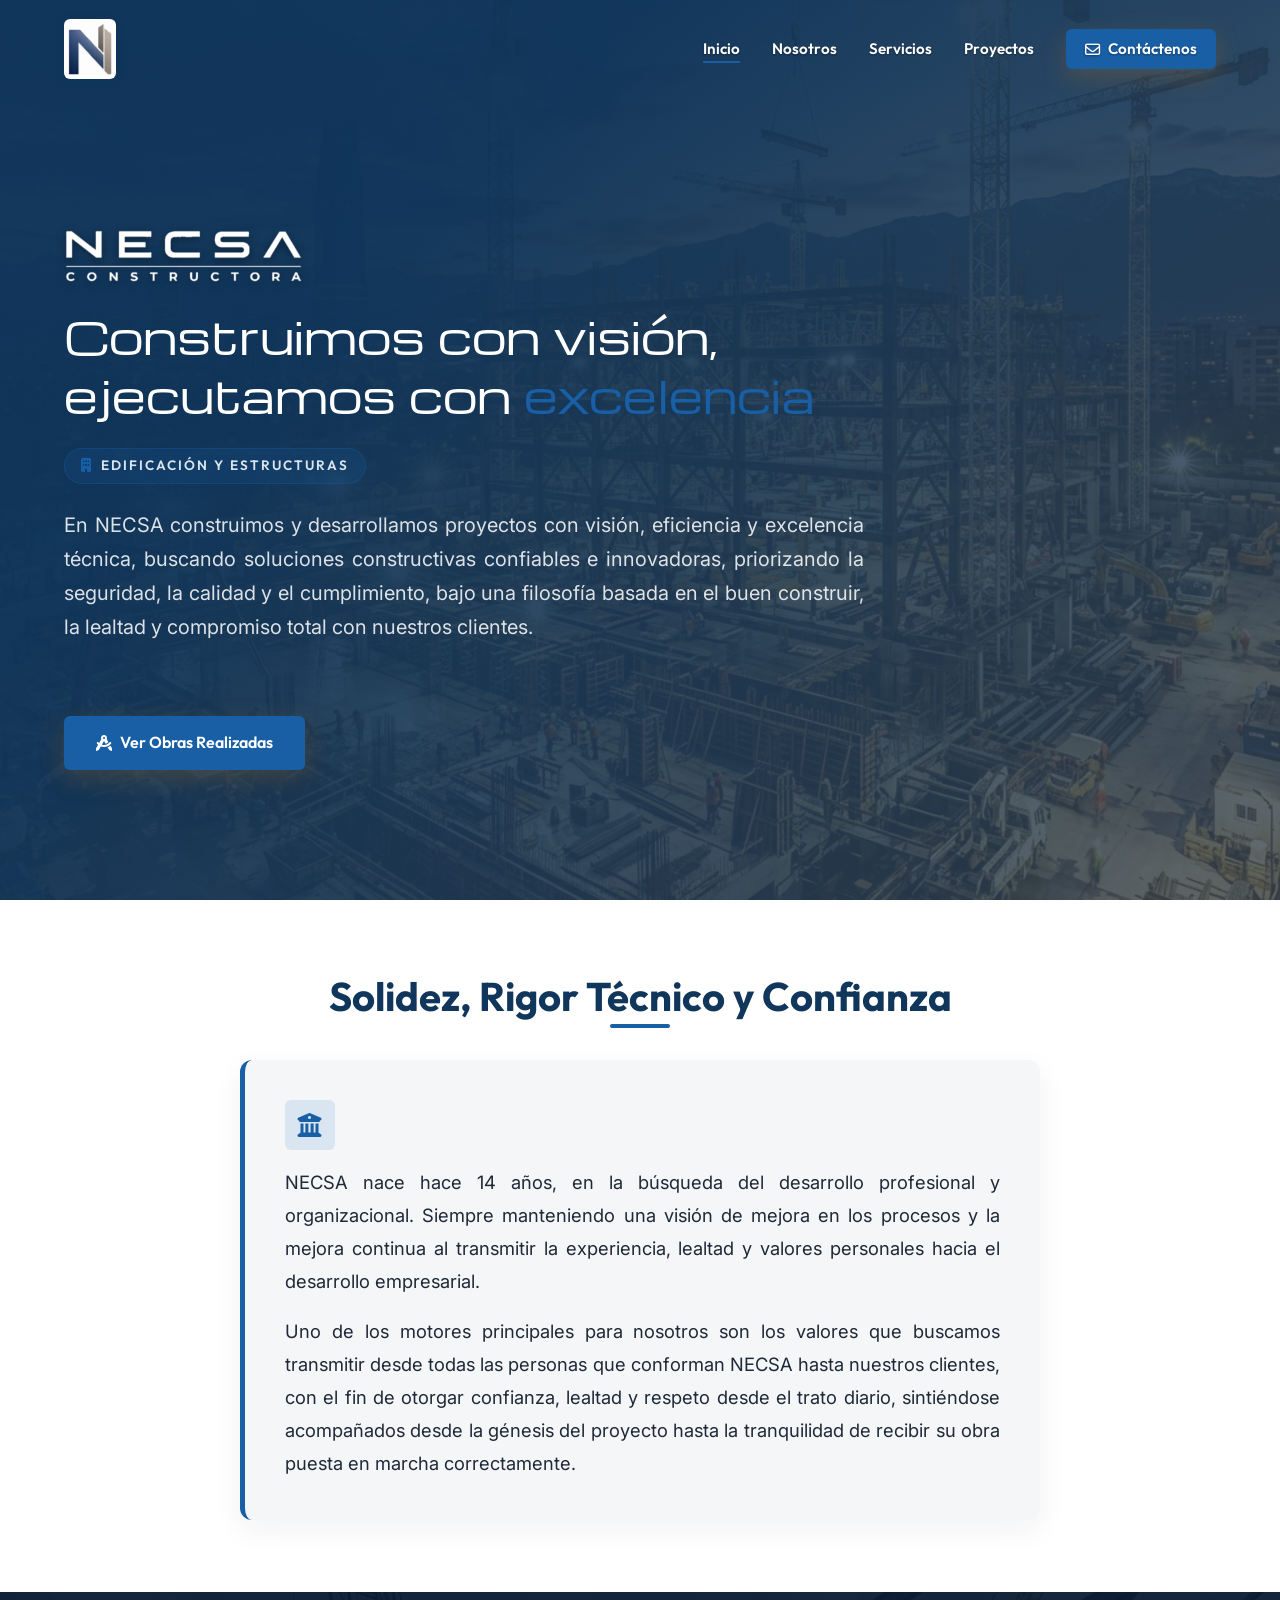
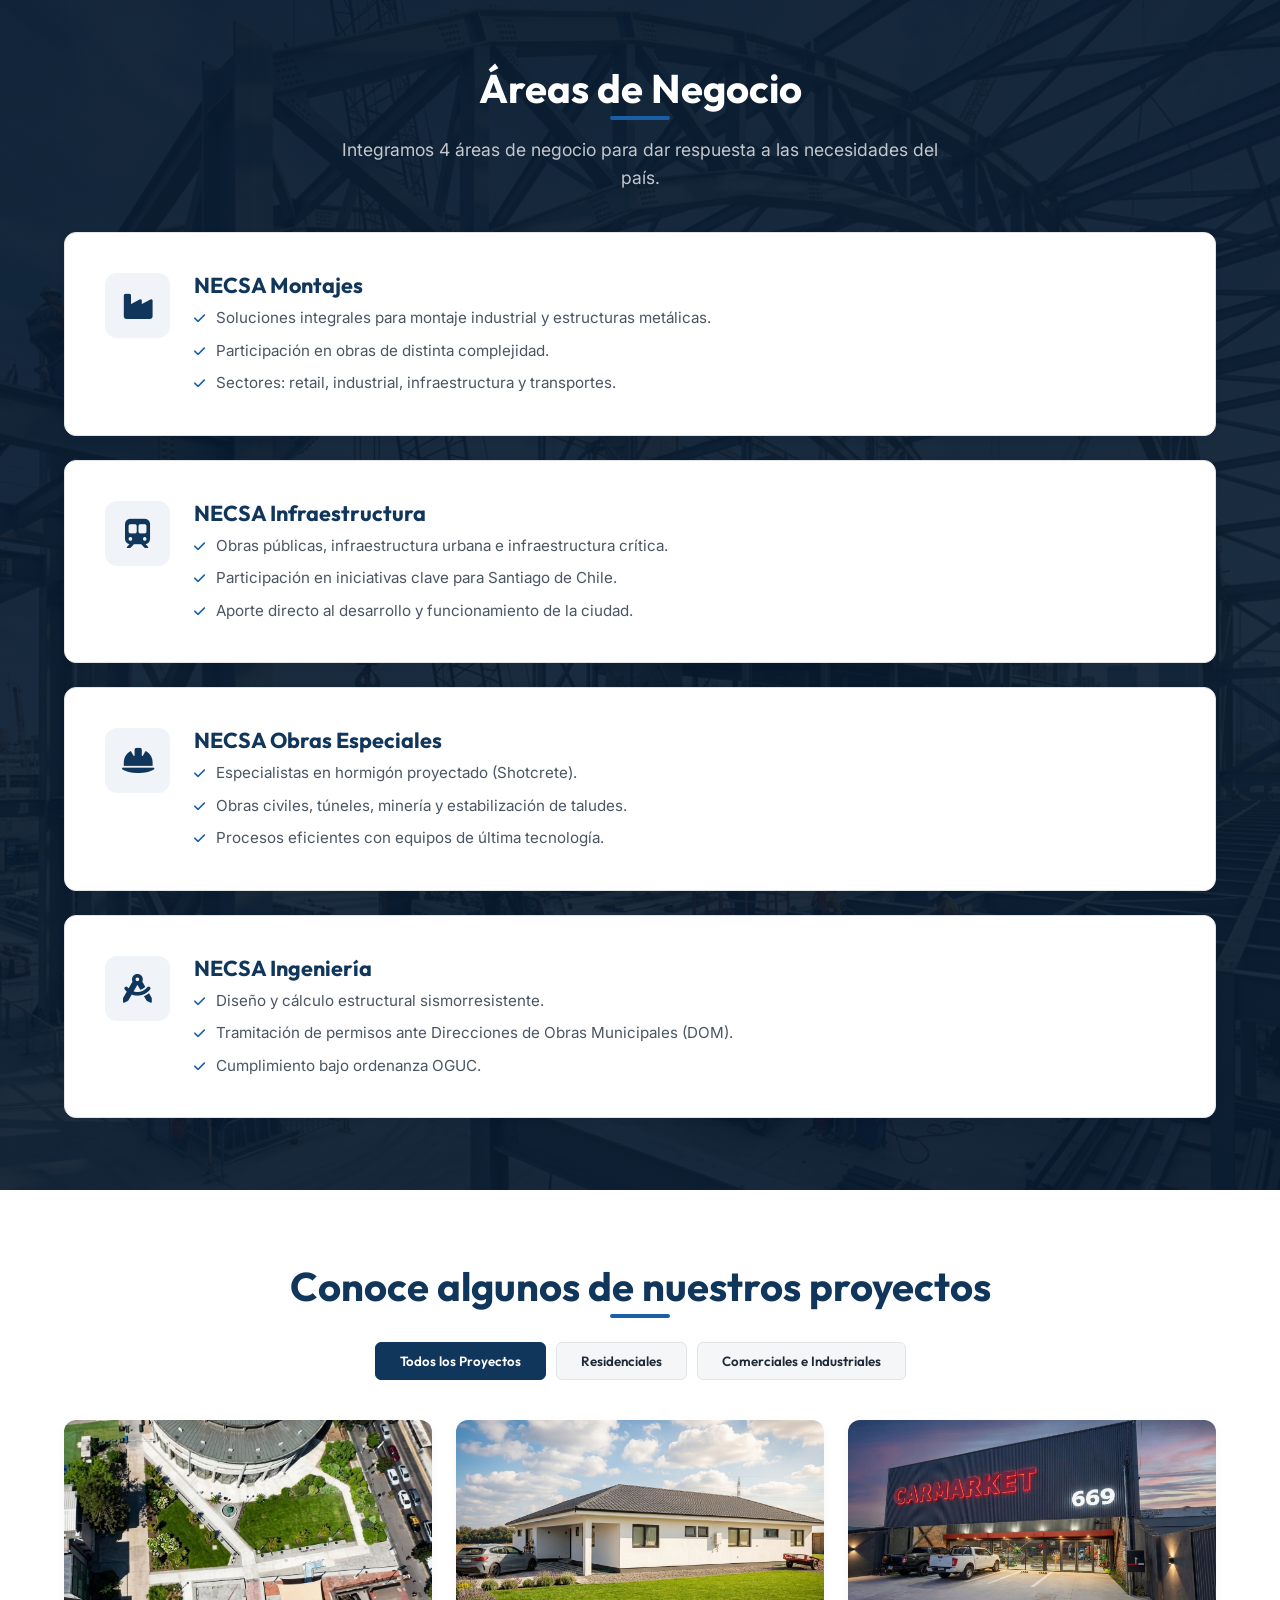
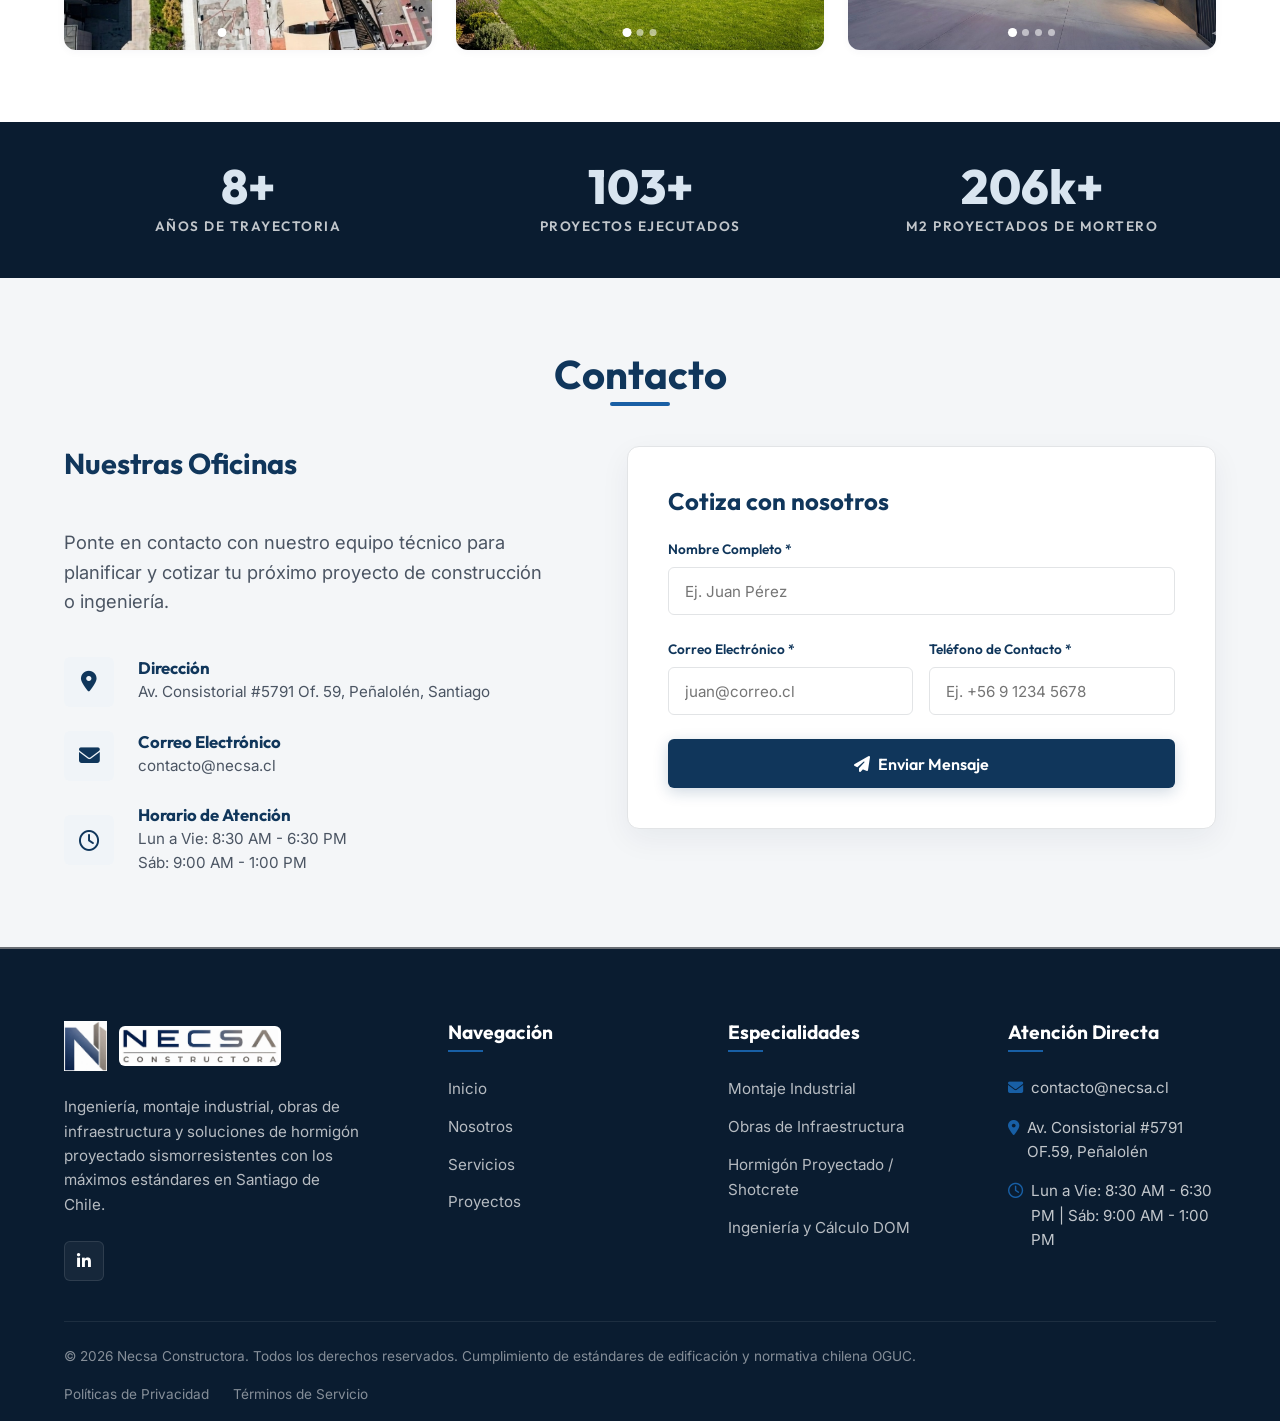
==== commit 7dd5c7fe: "Reorganizar assets/images en subcarpetas (logos, hero, backgrounds, projects/<obra>) - Fotos de cada" ====
--- a/index.html
+++ b/index.html
@@ -31,9 +31,9 @@
       
       <!-- Logotipo Oficial Integrado de Necsa -->
       <a href="#inicio" class="logo" id="logo-link">
-        <img src="assets/images/logo-n-sola.png" alt="Logo Necsa Constructora" class="logo-img">
+        <img src="assets/images/logos/logo-n-sola.png" alt="Logo Necsa Constructora" class="logo-img">
         <span class="logo-ecsa-wrap">
-          <img src="assets/images/logo-ecsa-only.png" alt="ECSA" class="logo-ecsa-img">
+          <img src="assets/images/logos/logo-ecsa-only.png" alt="ECSA" class="logo-ecsa-img">
         </span>
       </a>
       
@@ -61,11 +61,11 @@
   <!-- --- HERO SECTION --- -->
   <section class="hero" id="inicio">
     <div class="hero-bg">
-      <img src="assets/images/hero-obra.png" alt="Obras Civiles Necsa en Santiago de Chile">
+      <img src="assets/images/hero/hero-obra.png" alt="Obras Civiles Necsa en Santiago de Chile">
     </div>
     <div class="container hero-container">
       <div class="hero-content">
-        <img src="assets/images/logo-necsa-constructora-white.png" alt="Necsa Constructora" class="hero-logo">
+        <img src="assets/images/logos/logo-necsa-constructora-white.png" alt="Necsa Constructora" class="hero-logo">
         <h1 class="hero-title">Construimos con visión, ejecutamos con <span>excelencia</span></h1>
         <div class="hero-badge"><i class="fa-solid fa-building"></i> Edificación y Estructuras</div>
         <p class="hero-description">En NECSA construimos y desarrollamos proyectos con visión, eficiencia y excelencia técnica, buscando soluciones constructivas confiables e innovadoras, priorizando la seguridad, la calidad y el cumplimiento, bajo una filosofía basada en el buen construir, la lealtad y compromiso total con nuestros clientes.</p>
@@ -103,7 +103,7 @@
   <!-- --- SECCIÓN SERVICIOS --- -->
   <section class="section-alt services-section" id="servicios">
     <div class="services-bg">
-      <img src="assets/images/project-industrial.png" alt="">
+      <img src="assets/images/backgrounds/project-industrial.png" alt="">
     </div>
     <div class="container">
       <div class="section-title-wrapper">
@@ -197,17 +197,11 @@
         <!-- Proyecto 1: Plaza Blest (Comercial) -->
         <div class="portfolio-item" data-category="comerciales">
           <div class="portfolio-carousel">
-            <img src="assets/images/project-blest-1.jpg" alt="Obra Plaza Blest - Necsa Constructora" class="portfolio-img active">
-            <img src="assets/images/project-blest-2.jpg" alt="Obra Plaza Blest - Necsa Constructora" class="portfolio-img">
-            <img src="assets/images/project-blest-3.jpg" alt="Obra Plaza Blest - Necsa Constructora" class="portfolio-img">
-            <img src="assets/images/project-blest-4.jpg" alt="Obra Plaza Blest - Necsa Constructora" class="portfolio-img">
-            <img src="assets/images/project-blest-5.jpg" alt="Obra Plaza Blest - Necsa Constructora" class="portfolio-img">
-            <img src="assets/images/project-blest-6.jpg" alt="Obra Plaza Blest - Necsa Constructora" class="portfolio-img">
-            <img src="assets/images/project-blest-7.jpg" alt="Obra Plaza Blest - Necsa Constructora" class="portfolio-img">
-            <img src="assets/images/project-blest-8.jpg" alt="Obra Plaza Blest - Necsa Constructora" class="portfolio-img">
-            <img src="assets/images/project-blest-9.jpg" alt="Obra Plaza Blest - Necsa Constructora" class="portfolio-img">
-            <img src="assets/images/project-blest-10.jpg" alt="Obra Plaza Blest - Necsa Constructora" class="portfolio-img">
-            <img src="assets/images/project-blest-11.jpg" alt="Obra Plaza Blest - Necsa Constructora" class="portfolio-img">
+            <img src="assets/images/projects/blest/project-blest-1.jpg" alt="Obra Plaza Blest - Necsa Constructora" class="portfolio-img active">
+            <img src="assets/images/projects/blest/project-blest-2.jpg" alt="Obra Plaza Blest - Necsa Constructora" class="portfolio-img">
+            <img src="assets/images/projects/blest/project-blest-3.jpg" alt="Obra Plaza Blest - Necsa Constructora" class="portfolio-img">
+            <img src="assets/images/projects/blest/project-blest-4.jpg" alt="Obra Plaza Blest - Necsa Constructora" class="portfolio-img">
+            <img src="assets/images/projects/blest/project-blest-5.jpg" alt="Obra Plaza Blest - Necsa Constructora" class="portfolio-img">
             <button class="carousel-arrow carousel-prev" aria-label="Foto anterior"><i class="fa-solid fa-chevron-left"></i></button>
             <button class="carousel-arrow carousel-next" aria-label="Foto siguiente"><i class="fa-solid fa-chevron-right"></i></button>
             <div class="carousel-dots"></div>
@@ -216,24 +210,15 @@
             <span class="portfolio-tag">Comercial / Strip Center</span>
             <h3 class="portfolio-project-title">Plaza Blest</h3>
             <p class="portfolio-desc"><strong>Ubicación:</strong> San Miguel, Santiago | <strong>Superficie:</strong> 1.500 m²<br>Moderno centro comercial de locales estructurado en marcos de acero sismorresistente con paisajismo y exhibición de restos arqueológicos.</p>
-            <a href="#contacto" class="btn btn-outline portfolio-cta">Cotizar Proyecto Similar <i class="fa-solid fa-arrow-right"></i></a>
           </div>
         </div>
 
         <!-- Proyecto 2: Casa Llantén (Residencial) -->
         <div class="portfolio-item" data-category="residenciales">
           <div class="portfolio-carousel">
-            <img src="assets/images/project-llanten-1.jpg" alt="Casa Llantén - Edificación Premium Necsa" class="portfolio-img active">
-            <img src="assets/images/project-llanten-2.jpg" alt="Casa Llantén - Edificación Premium Necsa" class="portfolio-img">
-            <img src="assets/images/project-llanten-3.jpg" alt="Casa Llantén - Edificación Premium Necsa" class="portfolio-img">
-            <img src="assets/images/project-llanten-4.jpg" alt="Casa Llantén - Edificación Premium Necsa" class="portfolio-img">
-            <img src="assets/images/project-llanten-5.jpg" alt="Casa Llantén - Edificación Premium Necsa" class="portfolio-img">
-            <img src="assets/images/project-llanten-6.jpg" alt="Casa Llantén - Edificación Premium Necsa" class="portfolio-img">
-            <img src="assets/images/project-llanten-7.jpg" alt="Casa Llantén - Edificación Premium Necsa" class="portfolio-img">
-            <img src="assets/images/project-llanten-8.jpg" alt="Casa Llantén - Edificación Premium Necsa" class="portfolio-img">
-            <img src="assets/images/project-llanten-9.jpg" alt="Casa Llantén - Edificación Premium Necsa" class="portfolio-img">
-            <img src="assets/images/project-llanten-10.jpg" alt="Casa Llantén - Edificación Premium Necsa" class="portfolio-img">
-            <img src="assets/images/project-llanten-11.jpg" alt="Casa Llantén - Edificación Premium Necsa" class="portfolio-img">
+            <img src="assets/images/projects/llanten/project-llanten-1.jpg" alt="Casa Llantén - Edificación Premium Necsa" class="portfolio-img active">
+            <img src="assets/images/projects/llanten/project-llanten-2.jpg" alt="Casa Llantén - Edificación Premium Necsa" class="portfolio-img">
+            <img src="assets/images/projects/llanten/project-llanten-3.jpg" alt="Casa Llantén - Edificación Premium Necsa" class="portfolio-img">
             <button class="carousel-arrow carousel-prev" aria-label="Foto anterior"><i class="fa-solid fa-chevron-left"></i></button>
             <button class="carousel-arrow carousel-next" aria-label="Foto siguiente"><i class="fa-solid fa-chevron-right"></i></button>
             <div class="carousel-dots"></div>
@@ -242,17 +227,16 @@
             <span class="portfolio-tag">Residencial</span>
             <h3 class="portfolio-project-title">Casa Llantén</h3>
             <p class="portfolio-desc"><strong>Ubicación:</strong> Vitacura, Santiago | <strong>Superficie:</strong> 380 m²<br>Vanguardista residencia unifamiliar minimalista estructurada en hormigón visto y ventanales termopanel.</p>
-            <a href="#contacto" class="btn btn-outline portfolio-cta">Cotizar Proyecto Similar <i class="fa-solid fa-arrow-right"></i></a>
           </div>
         </div>
 
         <!-- Proyecto 3: Car Market (Comercial/Industrial) -->
         <div class="portfolio-item" data-category="comerciales">
           <div class="portfolio-carousel">
-            <img src="assets/images/project-carmarket-1.jpg" alt="Car Market Showroom - Necsa Constructora" class="portfolio-img active">
-            <img src="assets/images/project-carmarket-2.jpg" alt="Car Market Showroom - Necsa Constructora" class="portfolio-img">
-            <img src="assets/images/project-carmarket-3.jpg" alt="Car Market Showroom - Necsa Constructora" class="portfolio-img">
-            <img src="assets/images/project-carmarket-4.jpg" alt="Car Market Showroom - Necsa Constructora" class="portfolio-img">
+            <img src="assets/images/projects/carmarket/project-carmarket-1.jpg" alt="Car Market Showroom - Necsa Constructora" class="portfolio-img active">
+            <img src="assets/images/projects/carmarket/project-carmarket-2.jpg" alt="Car Market Showroom - Necsa Constructora" class="portfolio-img">
+            <img src="assets/images/projects/carmarket/project-carmarket-3.jpg" alt="Car Market Showroom - Necsa Constructora" class="portfolio-img">
+            <img src="assets/images/projects/carmarket/project-carmarket-4.jpg" alt="Car Market Showroom - Necsa Constructora" class="portfolio-img">
             <button class="carousel-arrow carousel-prev" aria-label="Foto anterior"><i class="fa-solid fa-chevron-left"></i></button>
             <button class="carousel-arrow carousel-next" aria-label="Foto siguiente"><i class="fa-solid fa-chevron-right"></i></button>
             <div class="carousel-dots"></div>
@@ -261,14 +245,14 @@
             <span class="portfolio-tag">Comercial / Showroom</span>
             <h3 class="portfolio-project-title">Car Market</h3>
             <p class="portfolio-desc"><strong>Ubicación:</strong> Santiago | <strong>Superficie:</strong> 2.200 m²<br>Showroom de retail automotriz estructurado con pórticos metálicos pesados de grandes luces.</p>
-            <a href="#contacto" class="btn btn-outline portfolio-cta">Cotizar Proyecto Similar <i class="fa-solid fa-arrow-right"></i></a>
           </div>
         </div>
 
         <!-- Proyecto 4: Obras Metro (Infraestructura) -->
+        <!-- OCULTO TEMPORALMENTE: falta cargar fotos reales de la obra. Descomentar cuando esten listas.
         <div class="portfolio-item" data-category="comerciales">
           <div class="portfolio-carousel">
-            <img src="assets/images/project-metro.png" alt="Obras Metro - Necsa Constructora" class="portfolio-img active">
+            <img src="assets/images/projects/metro/project-metro.png" alt="Obras Metro - Necsa Constructora" class="portfolio-img active">
             <button class="carousel-arrow carousel-prev" aria-label="Foto anterior"><i class="fa-solid fa-chevron-left"></i></button>
             <button class="carousel-arrow carousel-next" aria-label="Foto siguiente"><i class="fa-solid fa-chevron-right"></i></button>
             <div class="carousel-dots"></div>
@@ -277,9 +261,9 @@
             <span class="portfolio-tag">Infraestructura / Transporte</span>
             <h3 class="portfolio-project-title">Obras Metro de Santiago</h3>
             <p class="portfolio-desc"><strong>Ubicación:</strong> Santiago | <strong>Especialidad:</strong> Refuerzo Estructural<br>Habilitación de espacios operacionales y refuerzos estructurales metálicos en estaciones subterráneas de alta afluencia.</p>
-            <a href="#contacto" class="btn btn-outline portfolio-cta">Cotizar Proyecto Similar <i class="fa-solid fa-arrow-right"></i></a>
-          </div>
-        </div>
+          </div>
+        </div>
+        -->
 
       </div>
     </div>
@@ -387,8 +371,8 @@
         <!-- Columna 1: Nosotros -->
         <div class="footer-about">
           <div class="logo">
-            <img src="assets/images/logo-n-sola.png" alt="Necsa Constructora" style="height: 50px;">
-            <img src="assets/images/logo-necsa-constructora.png" alt="Logo Necsa Constructora" style="height: 40px; border-radius: var(--border-radius-sm); background-color: #fff; padding: 3px;">
+            <img src="assets/images/logos/logo-n-sola.png" alt="Necsa Constructora" style="height: 50px;">
+            <img src="assets/images/logos/logo-necsa-constructora.png" alt="Logo Necsa Constructora" style="height: 40px; border-radius: var(--border-radius-sm); background-color: #fff; padding: 3px;">
           </div>
           <p class="footer-desc">Ingeniería, montaje industrial, obras de infraestructura y soluciones de hormigón proyectado sismorresistentes con los máximos estándares en Santiago de Chile.</p>
           <div class="social-links">
--- a/css/styles.css
+++ b/css/styles.css
@@ -731,6 +731,9 @@
   overflow: hidden;
   box-shadow: var(--shadow-sm);
   aspect-ratio: 16 / 10;
+  /* Permite adaptar el overlay al tamaño real de la tarjeta, no del viewport */
+  container-type: inline-size;
+  container-name: portfolio-card;
 }
 
 .portfolio-carousel {
@@ -837,12 +840,21 @@
   display: flex;
   flex-direction: column;
   justify-content: flex-end;
-  padding: var(--spacing-lg);
+  padding: var(--spacing-md);
+  /* deja aire para no pisar los puntos del carrusel */
+  padding-bottom: calc(var(--spacing-md) + 12px);
   opacity: 0;
   transform: translateY(20px);
   transition: var(--transition-smooth);
   z-index: 2;
   pointer-events: none;
+  overflow: hidden;
+}
+
+/* Evita que el contenido se recorte por arriba en tarjetas bajas */
+.portfolio-overlay > * {
+  flex: 0 0 auto;
+  min-height: 0;
 }
 
 .portfolio-item.is-first:hover .portfolio-overlay {
@@ -867,28 +879,74 @@
 .portfolio-project-title {
   color: var(--text-light);
   font-size: 1.5rem;
+  line-height: 1.25;
   margin-bottom: 5px;
 }
 
 .portfolio-desc {
-  color: rgba(255, 255, 255, 0.8);
+  color: rgba(255, 255, 255, 0.85);
   font-size: 0.9rem;
-}
-
-.portfolio-cta {
-  pointer-events: auto;
-  align-self: flex-start;
-  margin-top: var(--spacing-sm);
-  font-size: 0.85rem;
-  padding: 0.5rem 1rem;
-  border-color: rgba(255, 255, 255, 0.6);
-  color: #fff;
-}
-
-.portfolio-cta:hover {
-  background-color: var(--color-accent);
-  border-color: var(--color-accent);
-  color: #fff;
+  line-height: 1.45;
+  /* Limita el texto para que nunca se recorte contra el borde de la tarjeta */
+  display: -webkit-box;
+  -webkit-line-clamp: 5;
+  line-clamp: 5;
+  -webkit-box-orient: vertical;
+  overflow: hidden;
+}
+
+/* --- Ajuste del overlay según el ancho REAL de la tarjeta --- */
+@container portfolio-card (max-width: 519px) {
+  .portfolio-overlay {
+    padding: 20px;
+    padding-bottom: 32px;
+  }
+  .portfolio-project-title { font-size: 1.3rem; }
+  .portfolio-desc {
+    font-size: 0.875rem;
+    -webkit-line-clamp: 4;
+    line-clamp: 4;
+  }
+}
+
+@container portfolio-card (max-width: 419px) {
+  .portfolio-overlay {
+    padding: 16px;
+    padding-bottom: 28px;
+  }
+  .portfolio-tag { font-size: 0.7rem; }
+  .portfolio-project-title { font-size: 1.15rem; }
+  .portfolio-desc {
+    font-size: 0.8rem;
+    -webkit-line-clamp: 3;
+    line-clamp: 3;
+  }
+}
+
+@container portfolio-card (max-width: 339px) {
+  .portfolio-overlay {
+    padding: 14px;
+    padding-bottom: 26px;
+  }
+  .portfolio-project-title { font-size: 1.05rem; }
+  .portfolio-desc {
+    font-size: 0.78rem;
+    -webkit-line-clamp: 2;
+    line-clamp: 2;
+  }
+}
+
+/* Fallback para navegadores sin soporte de container queries */
+@supports not (container-type: inline-size) {
+  .portfolio-desc {
+    -webkit-line-clamp: 3;
+    line-clamp: 3;
+  }
+  .portfolio-overlay {
+    padding: 18px;
+    padding-bottom: 30px;
+  }
+  .portfolio-project-title { font-size: 1.2rem; }
 }
 
 /* --- SECCIÓN CONTACTO --- */
@@ -1248,6 +1306,7 @@
   .portfolio-grid {
     grid-template-columns: 1fr;
   }
+
   
   .form-group-row {
     grid-template-columns: 1fr;
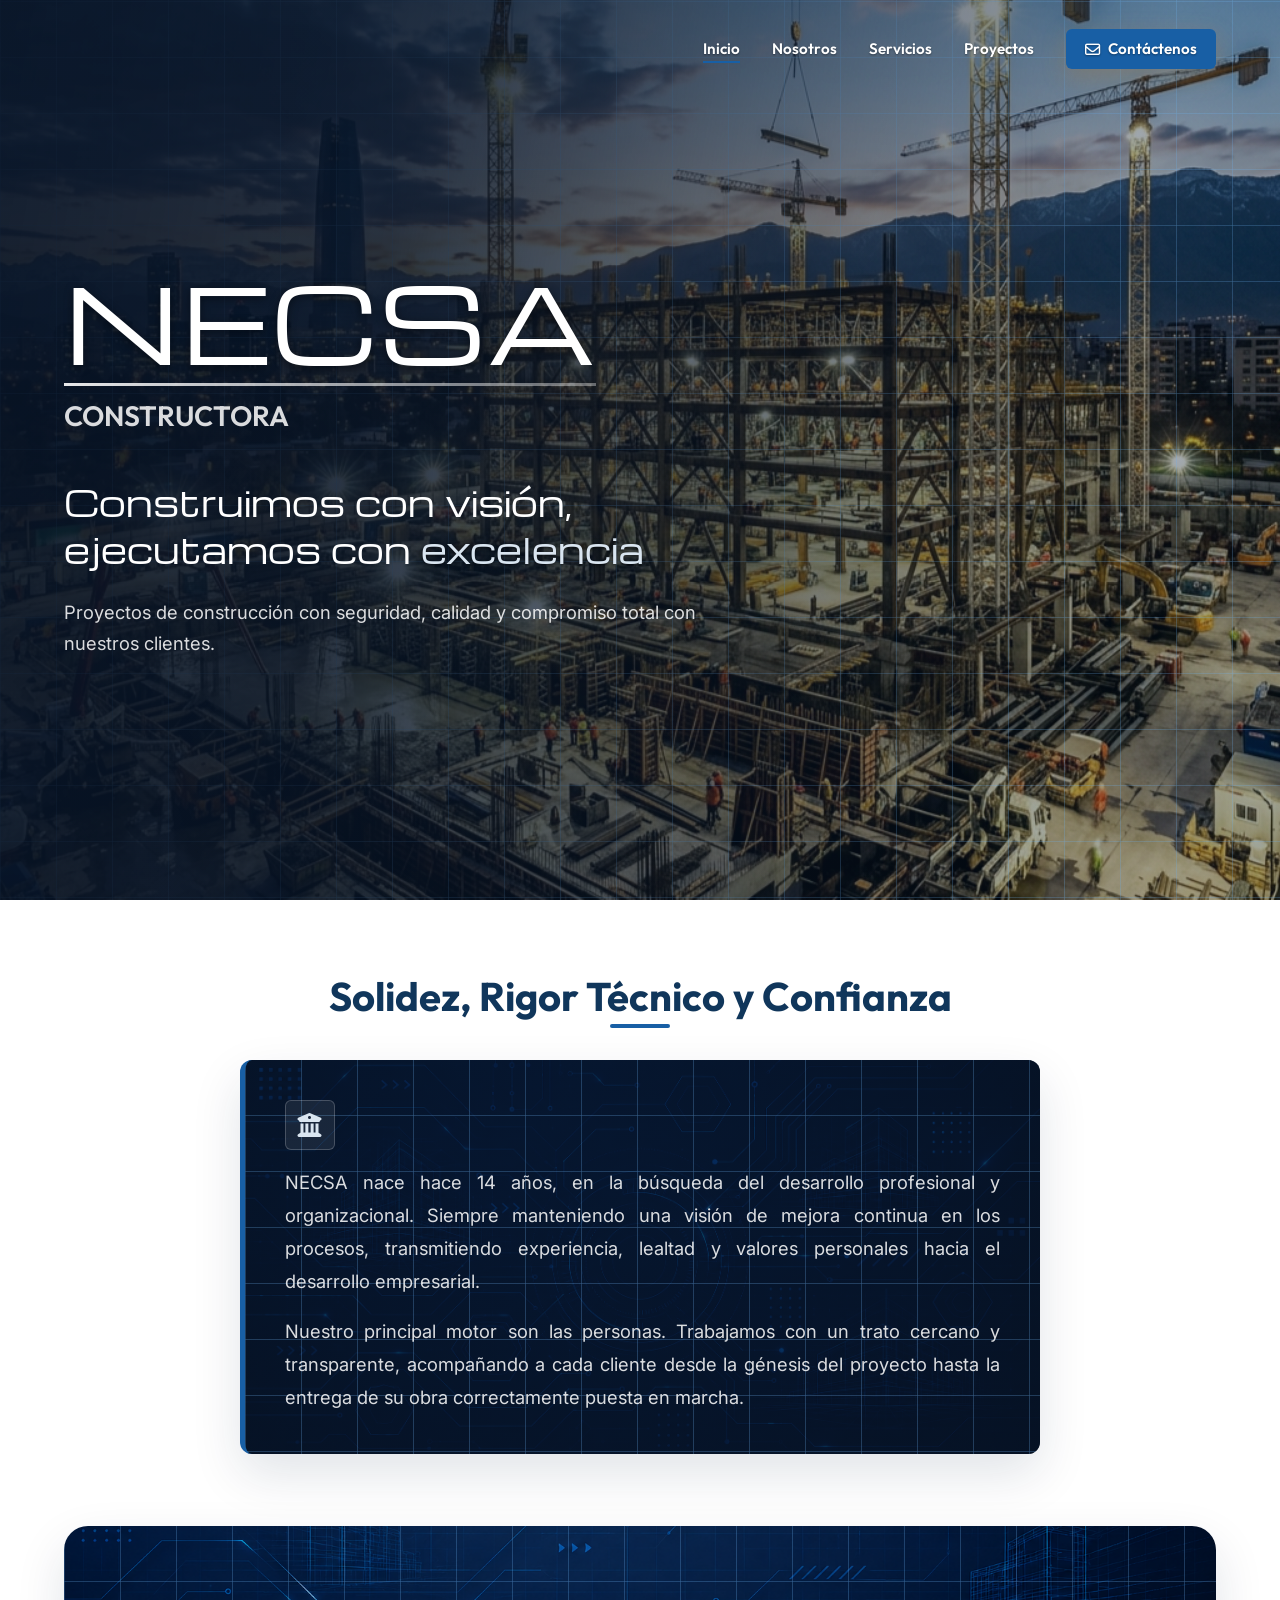
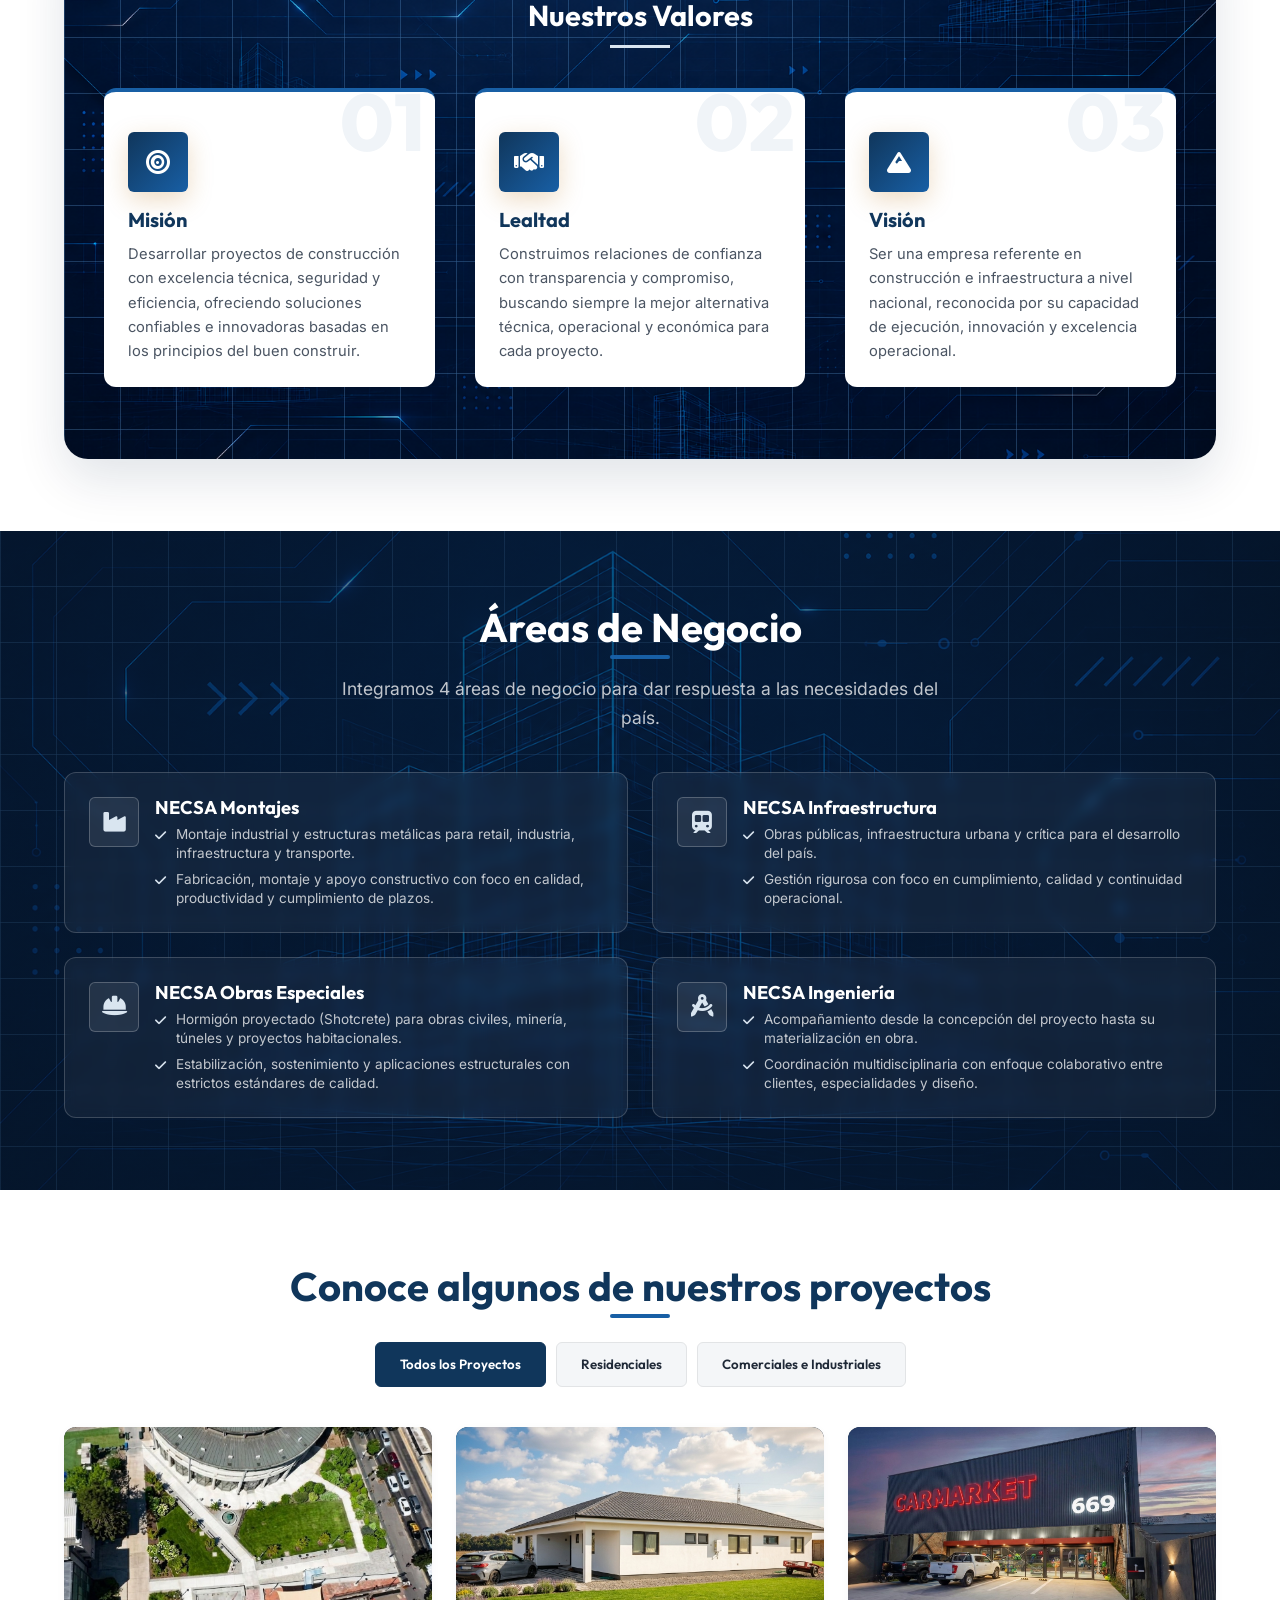
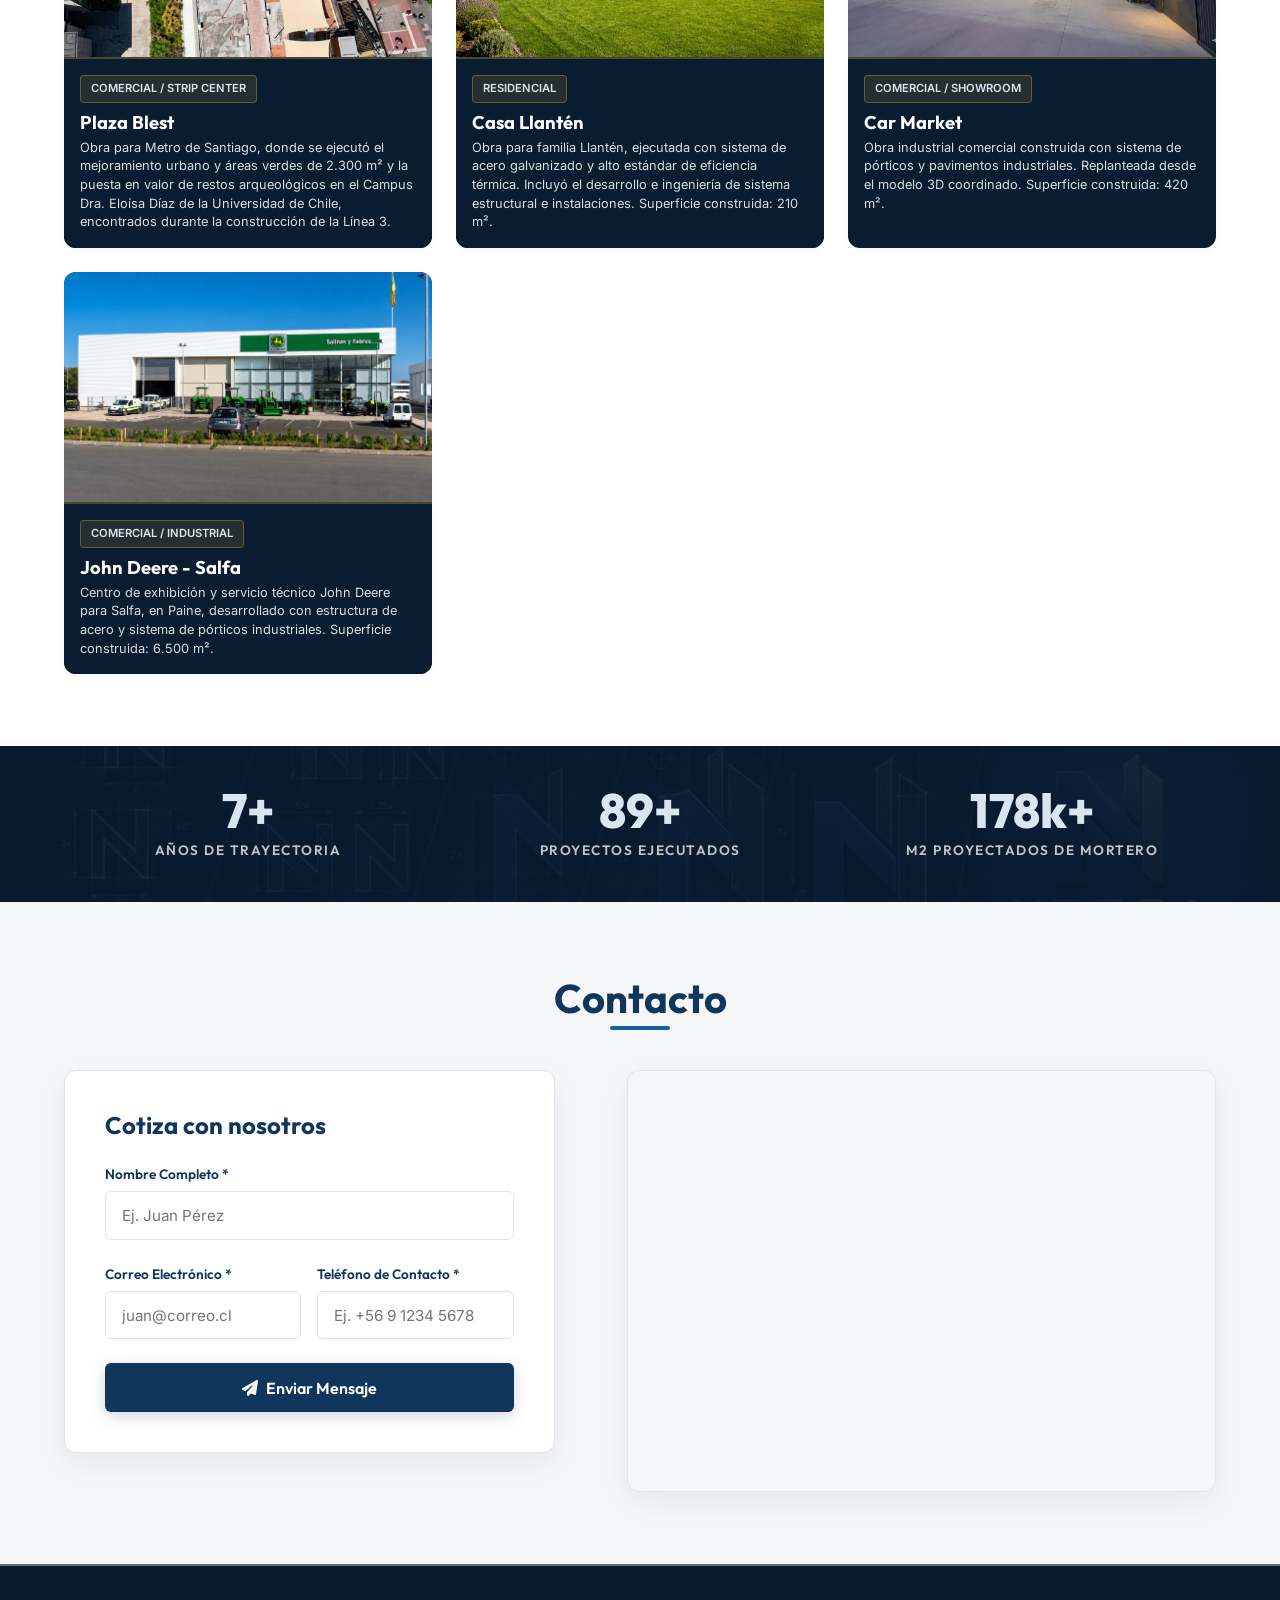
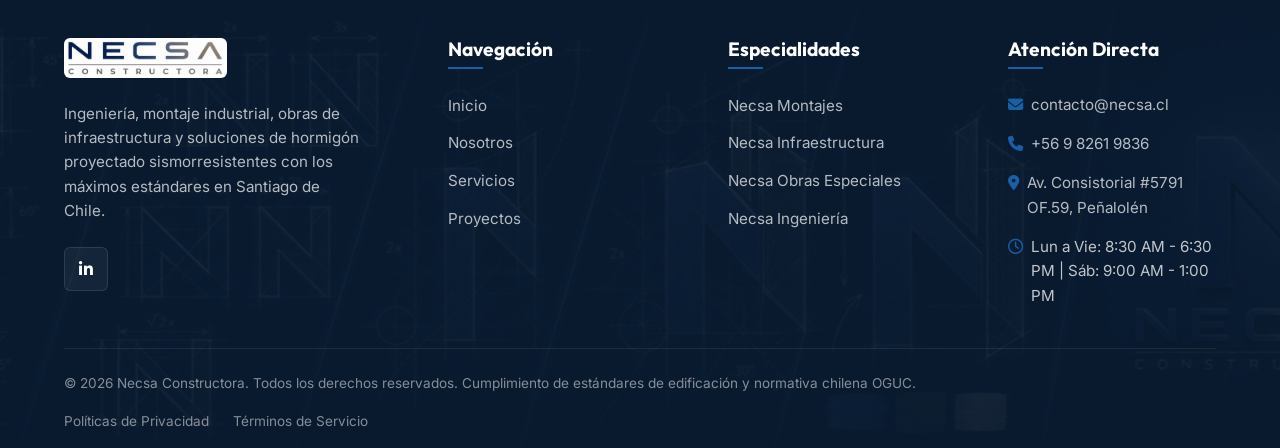
==== commit b5d24f2b: "Mejoras portada, secciones y assets nuevos - Portada: logo NECSA rediseñado en HTML/CSS (tipografía " ====
--- a/index.html
+++ b/index.html
@@ -31,7 +31,7 @@
       
       <!-- Logotipo Oficial Integrado de Necsa -->
       <a href="#inicio" class="logo" id="logo-link">
-        <img src="assets/images/logos/logo-n-sola.png" alt="Logo Necsa Constructora" class="logo-img">
+        <img src="assets/images/logos/N-sola-sin-fondo.png" alt="Logo Necsa Constructora" class="logo-img">
         <span class="logo-ecsa-wrap">
           <img src="assets/images/logos/logo-ecsa-only.png" alt="ECSA" class="logo-ecsa-img">
         </span>
@@ -49,7 +49,7 @@
       </nav>
       
       <!-- Botón Menú Móvil -->
-      <button class="nav-toggle" id="nav-toggle" aria-label="Abrir Menú">
+      <button class="nav-toggle" id="nav-toggle" aria-label="Abrir Menú" aria-expanded="false" aria-controls="nav-menu">
         <span class="nav-toggle-bar"></span>
         <span class="nav-toggle-bar"></span>
         <span class="nav-toggle-bar"></span>
@@ -62,16 +62,17 @@
   <section class="hero" id="inicio">
     <div class="hero-bg">
       <img src="assets/images/hero/hero-obra.png" alt="Obras Civiles Necsa en Santiago de Chile">
+      <div class="hero-blueprint" aria-hidden="true"></div>
     </div>
     <div class="container hero-container">
       <div class="hero-content">
-        <img src="assets/images/logos/logo-necsa-constructora-white.png" alt="Necsa Constructora" class="hero-logo">
+        <div class="hero-logo" role="img" aria-label="Necsa Constructora">
+          <span class="hero-logo-necsa">NECSA</span>
+          <span class="hero-logo-line"></span>
+          <span class="hero-logo-sub">Constructora</span>
+        </div>
         <h1 class="hero-title">Construimos con visión, ejecutamos con <span>excelencia</span></h1>
-        <div class="hero-badge"><i class="fa-solid fa-building"></i> Edificación y Estructuras</div>
-        <p class="hero-description">En NECSA construimos y desarrollamos proyectos con visión, eficiencia y excelencia técnica, buscando soluciones constructivas confiables e innovadoras, priorizando la seguridad, la calidad y el cumplimiento, bajo una filosofía basada en el buen construir, la lealtad y compromiso total con nuestros clientes.</p>
-        <div class="hero-actions">
-          <a href="#proyectos" class="btn btn-accent"><i class="fa-solid fa-compass-drafting"></i> Ver Obras Realizadas</a>
-        </div>
+        <p class="hero-description">Proyectos de construcción con seguridad, calidad y compromiso total con nuestros clientes.</p>
       </div>
     </div>
   </section>
@@ -85,16 +86,41 @@
 
       <div class="vision-container">
         <!-- Card Quiénes Somos (reemplaza a Visión, que queda implícita en el Hero) -->
-        <div class="vision-card">
+        <div class="vision-card reveal">
           <div class="vision-icon">
             <i class="fa-solid fa-building-columns"></i>
           </div>
           <p class="vision-text">
-            NECSA nace hace 14 años, en la búsqueda del desarrollo profesional y organizacional. Siempre manteniendo una visión de mejora en los procesos y la mejora continua al transmitir la experiencia, lealtad y valores personales hacia el desarrollo empresarial.
+            NECSA nace hace 14 años, en la búsqueda del desarrollo profesional y organizacional. Siempre manteniendo una visión de mejora continua en los procesos, transmitiendo experiencia, lealtad y valores personales hacia el desarrollo empresarial.
           </p>
           <p class="vision-text">
-            Uno de los motores principales para nosotros son los valores que buscamos transmitir desde todas las personas que conforman NECSA hasta nuestros clientes, con el fin de otorgar confianza, lealtad y respeto desde el trato diario, sintiéndose acompañados desde la génesis del proyecto hasta la tranquilidad de recibir su obra puesta en marcha correctamente.
+            Nuestro principal motor son las personas. Trabajamos con un trato cercano y transparente, acompañando a cada cliente desde la génesis del proyecto hasta la entrega de su obra correctamente puesta en marcha.
           </p>
+        </div>
+      </div>
+
+      <!-- Nuestros Valores: Misión, Lealtad, Visión -->
+      <div class="values-panel">
+        <h3 class="values-title">Nuestros Valores</h3>
+        <div class="values-grid">
+          <div class="value-card reveal">
+            <span class="value-number">01</span>
+            <div class="value-icon"><i class="fa-solid fa-bullseye"></i></div>
+            <h4 class="value-name">Misión</h4>
+            <p class="value-text">Desarrollar proyectos de construcción con excelencia técnica, seguridad y eficiencia, ofreciendo soluciones confiables e innovadoras basadas en los principios del buen construir.</p>
+          </div>
+          <div class="value-card reveal">
+            <span class="value-number">02</span>
+            <div class="value-icon"><i class="fa-solid fa-handshake"></i></div>
+            <h4 class="value-name">Lealtad</h4>
+            <p class="value-text">Construimos relaciones de confianza con transparencia y compromiso, buscando siempre la mejor alternativa técnica, operacional y económica para cada proyecto.</p>
+          </div>
+          <div class="value-card reveal">
+            <span class="value-number">03</span>
+            <div class="value-icon"><i class="fa-solid fa-mountain"></i></div>
+            <h4 class="value-name">Visión</h4>
+            <p class="value-text">Ser una empresa referente en construcción e infraestructura a nivel nacional, reconocida por su capacidad de ejecución, innovación y excelencia operacional.</p>
+          </div>
         </div>
       </div>
     </div>
@@ -103,7 +129,7 @@
   <!-- --- SECCIÓN SERVICIOS --- -->
   <section class="section-alt services-section" id="servicios">
     <div class="services-bg">
-      <img src="assets/images/backgrounds/project-industrial.png" alt="">
+      <img src="assets/images/backgrounds/edificio-wireframe.png" alt="">
     </div>
     <div class="container">
       <div class="section-title-wrapper">
@@ -114,61 +140,57 @@
       <div class="services-grid">
 
         <!-- Tarjeta 1: Montajes -->
-        <article class="service-card">
+        <article class="service-card reveal">
           <div class="service-icon-wrapper">
             <i class="fa-solid fa-industry"></i>
           </div>
           <div class="service-content">
             <h3 class="service-title">NECSA Montajes</h3>
             <ul class="service-list">
-              <li>Soluciones integrales para montaje industrial y estructuras metálicas.</li>
-              <li>Participación en obras de distinta complejidad.</li>
-              <li>Sectores: retail, industrial, infraestructura y transportes.</li>
+              <li>Montaje industrial y estructuras metálicas para retail, industria, infraestructura y transporte.</li>
+              <li>Fabricación, montaje y apoyo constructivo con foco en calidad, productividad y cumplimiento de plazos.</li>
             </ul>
           </div>
         </article>
 
         <!-- Tarjeta 2: Infraestructura -->
-        <article class="service-card">
+        <article class="service-card reveal">
           <div class="service-icon-wrapper">
             <i class="fa-solid fa-train-subway"></i>
           </div>
           <div class="service-content">
             <h3 class="service-title">NECSA Infraestructura</h3>
             <ul class="service-list">
-              <li>Obras públicas, infraestructura urbana e infraestructura crítica.</li>
-              <li>Participación en iniciativas clave para Santiago de Chile.</li>
-              <li>Aporte directo al desarrollo y funcionamiento de la ciudad.</li>
+              <li>Obras públicas, infraestructura urbana y crítica para el desarrollo del país.</li>
+              <li>Gestión rigurosa con foco en cumplimiento, calidad y continuidad operacional.</li>
             </ul>
           </div>
         </article>
 
         <!-- Tarjeta 3: Obras Especiales -->
-        <article class="service-card">
+        <article class="service-card reveal">
           <div class="service-icon-wrapper">
             <i class="fa-solid fa-helmet-safety"></i>
           </div>
           <div class="service-content">
             <h3 class="service-title">NECSA Obras Especiales</h3>
             <ul class="service-list">
-              <li>Especialistas en hormigón proyectado (Shotcrete).</li>
-              <li>Obras civiles, túneles, minería y estabilización de taludes.</li>
-              <li>Procesos eficientes con equipos de última tecnología.</li>
+              <li>Hormigón proyectado (Shotcrete) para obras civiles, minería, túneles y proyectos habitacionales.</li>
+              <li>Estabilización, sostenimiento y aplicaciones estructurales con estrictos estándares de calidad.</li>
             </ul>
           </div>
         </article>
 
         <!-- Tarjeta 4: Ingeniería -->
-        <article class="service-card">
+        <article class="service-card reveal">
           <div class="service-icon-wrapper">
             <i class="fa-solid fa-compass-drafting"></i>
           </div>
           <div class="service-content">
             <h3 class="service-title">NECSA Ingeniería</h3>
             <ul class="service-list">
-              <li>Diseño y cálculo estructural sismorresistente.</li>
-              <li>Tramitación de permisos ante Direcciones de Obras Municipales (DOM).</li>
-              <li>Cumplimiento bajo ordenanza OGUC.</li>
+              <li>Acompañamiento desde la concepción del proyecto hasta su materialización en obra.</li>
+              <li>Coordinación multidisciplinaria con enfoque colaborativo entre clientes, especialidades y diseño.</li>
             </ul>
           </div>
         </article>
@@ -195,7 +217,7 @@
       <div class="portfolio-grid">
         
         <!-- Proyecto 1: Plaza Blest (Comercial) -->
-        <div class="portfolio-item" data-category="comerciales">
+        <div class="portfolio-item reveal" data-category="comerciales">
           <div class="portfolio-carousel">
             <img src="assets/images/projects/blest/project-blest-1.jpg" alt="Obra Plaza Blest - Necsa Constructora" class="portfolio-img active">
             <img src="assets/images/projects/blest/project-blest-2.jpg" alt="Obra Plaza Blest - Necsa Constructora" class="portfolio-img">
@@ -209,12 +231,12 @@
           <div class="portfolio-overlay">
             <span class="portfolio-tag">Comercial / Strip Center</span>
             <h3 class="portfolio-project-title">Plaza Blest</h3>
-            <p class="portfolio-desc"><strong>Ubicación:</strong> San Miguel, Santiago | <strong>Superficie:</strong> 1.500 m²<br>Moderno centro comercial de locales estructurado en marcos de acero sismorresistente con paisajismo y exhibición de restos arqueológicos.</p>
+            <p class="portfolio-desc">Obra para Metro de Santiago, donde se ejecutó el mejoramiento urbano y áreas verdes de 2.300 m² y la puesta en valor de restos arqueológicos en el Campus Dra. Eloísa Díaz de la Universidad de Chile, encontrados durante la construcción de la Línea 3.</p>
           </div>
         </div>
 
         <!-- Proyecto 2: Casa Llantén (Residencial) -->
-        <div class="portfolio-item" data-category="residenciales">
+        <div class="portfolio-item reveal" data-category="residenciales">
           <div class="portfolio-carousel">
             <img src="assets/images/projects/llanten/project-llanten-1.jpg" alt="Casa Llantén - Edificación Premium Necsa" class="portfolio-img active">
             <img src="assets/images/projects/llanten/project-llanten-2.jpg" alt="Casa Llantén - Edificación Premium Necsa" class="portfolio-img">
@@ -226,12 +248,12 @@
           <div class="portfolio-overlay">
             <span class="portfolio-tag">Residencial</span>
             <h3 class="portfolio-project-title">Casa Llantén</h3>
-            <p class="portfolio-desc"><strong>Ubicación:</strong> Vitacura, Santiago | <strong>Superficie:</strong> 380 m²<br>Vanguardista residencia unifamiliar minimalista estructurada en hormigón visto y ventanales termopanel.</p>
+            <p class="portfolio-desc">Obra para familia Llantén, ejecutada con sistema de acero galvanizado y alto estándar de eficiencia térmica. Incluyó el desarrollo e ingeniería de sistema estructural e instalaciones. Superficie construida: 210 m².</p>
           </div>
         </div>
 
         <!-- Proyecto 3: Car Market (Comercial/Industrial) -->
-        <div class="portfolio-item" data-category="comerciales">
+        <div class="portfolio-item reveal" data-category="comerciales">
           <div class="portfolio-carousel">
             <img src="assets/images/projects/carmarket/project-carmarket-1.jpg" alt="Car Market Showroom - Necsa Constructora" class="portfolio-img active">
             <img src="assets/images/projects/carmarket/project-carmarket-2.jpg" alt="Car Market Showroom - Necsa Constructora" class="portfolio-img">
@@ -244,13 +266,34 @@
           <div class="portfolio-overlay">
             <span class="portfolio-tag">Comercial / Showroom</span>
             <h3 class="portfolio-project-title">Car Market</h3>
-            <p class="portfolio-desc"><strong>Ubicación:</strong> Santiago | <strong>Superficie:</strong> 2.200 m²<br>Showroom de retail automotriz estructurado con pórticos metálicos pesados de grandes luces.</p>
-          </div>
-        </div>
-
-        <!-- Proyecto 4: Obras Metro (Infraestructura) -->
+            <p class="portfolio-desc">Obra industrial comercial construida con sistema de pórticos y pavimentos industriales. Replanteada desde el modelo 3D coordinado. Superficie construida: 420 m².</p>
+          </div>
+        </div>
+
+        <!-- Proyecto 4: John Deere - Salfa (Comercial/Industrial) -->
+        <div class="portfolio-item reveal" data-category="comerciales">
+          <div class="portfolio-carousel">
+            <img src="assets/images/projects/johndeere-salfa/project-johndeere-1.jpg" alt="John Deere Salfa - Necsa Constructora" class="portfolio-img active">
+            <img src="assets/images/projects/johndeere-salfa/project-johndeere-2.jpg" alt="John Deere Salfa - Necsa Constructora" class="portfolio-img">
+            <img src="assets/images/projects/johndeere-salfa/project-johndeere-3.jpg" alt="John Deere Salfa - Necsa Constructora" class="portfolio-img">
+            <img src="assets/images/projects/johndeere-salfa/project-johndeere-4.jpg" alt="John Deere Salfa - Necsa Constructora" class="portfolio-img">
+            <img src="assets/images/projects/johndeere-salfa/project-johndeere-5.jpg" alt="John Deere Salfa - Necsa Constructora" class="portfolio-img">
+            <img src="assets/images/projects/johndeere-salfa/project-johndeere-6.jpg" alt="John Deere Salfa - Necsa Constructora" class="portfolio-img">
+            <img src="assets/images/projects/johndeere-salfa/project-johndeere-7.jpg" alt="John Deere Salfa - Necsa Constructora" class="portfolio-img">
+            <button class="carousel-arrow carousel-prev" aria-label="Foto anterior"><i class="fa-solid fa-chevron-left"></i></button>
+            <button class="carousel-arrow carousel-next" aria-label="Foto siguiente"><i class="fa-solid fa-chevron-right"></i></button>
+            <div class="carousel-dots"></div>
+          </div>
+          <div class="portfolio-overlay">
+            <span class="portfolio-tag">Comercial / Industrial</span>
+            <h3 class="portfolio-project-title">John Deere - Salfa</h3>
+            <p class="portfolio-desc">Centro de exhibición y servicio técnico John Deere para Salfa, en Paine, desarrollado con estructura de acero y sistema de pórticos industriales. Superficie construida: 6.500 m².</p>
+          </div>
+        </div>
+
+        <!-- Proyecto 5: Obras Metro (Infraestructura) -->
         <!-- OCULTO TEMPORALMENTE: falta cargar fotos reales de la obra. Descomentar cuando esten listas.
-        <div class="portfolio-item" data-category="comerciales">
+        <div class="portfolio-item reveal" data-category="comerciales">
           <div class="portfolio-carousel">
             <img src="assets/images/projects/metro/project-metro.png" alt="Obras Metro - Necsa Constructora" class="portfolio-img active">
             <button class="carousel-arrow carousel-prev" aria-label="Foto anterior"><i class="fa-solid fa-chevron-left"></i></button>
@@ -273,15 +316,15 @@
   <section class="stats-section">
     <div class="container">
       <div class="stats-grid">
-        <div class="stat-item">
+        <div class="stat-item reveal">
           <span class="stat-number" data-target="12" data-suffix="+">0</span>
           <p class="stat-label">Años de Trayectoria</p>
         </div>
-        <div class="stat-item">
+        <div class="stat-item reveal">
           <span class="stat-number" data-target="150" data-suffix="+">0</span>
           <p class="stat-label">Proyectos Ejecutados</p>
         </div>
-        <div class="stat-item">
+        <div class="stat-item reveal">
           <span class="stat-number" data-target="300" data-suffix="k+">0</span>
           <p class="stat-label">M2 Proyectados de Mortero</p>
         </div>
@@ -297,40 +340,8 @@
       </div>
       
       <div class="contact-grid">
-        <!-- Información de Oficinas -->
-        <div class="contact-info">
-          <h3 style="font-family: var(--font-headings); font-size: 1.8rem; color: var(--color-primary); margin-bottom: 0.5rem;">Nuestras Oficinas</h3>
-          <p class="contact-lead">Ponte en contacto con nuestro equipo técnico para planificar y cotizar tu próximo proyecto de construcción o ingeniería.</p>
-          
-          <div class="contact-details">
-            <div class="contact-item">
-              <div class="contact-icon"><i class="fa-solid fa-location-dot"></i></div>
-              <div class="contact-text">
-                <h4>Dirección</h4>
-                <p>Av. Consistorial #5791 Of. 59, Peñalolén, Santiago</p>
-              </div>
-            </div>
-            
-            <div class="contact-item">
-              <div class="contact-icon"><i class="fa-solid fa-envelope"></i></div>
-              <div class="contact-text">
-                <h4>Correo Electrónico</h4>
-                <p>contacto@necsa.cl</p>
-              </div>
-            </div>
-            
-            <div class="contact-item">
-              <div class="contact-icon"><i class="fa-regular fa-clock"></i></div>
-              <div class="contact-text">
-                <h4>Horario de Atención</h4>
-                <p>Lun a Vie: 8:30 AM - 6:30 PM<br>Sáb: 9:00 AM - 1:00 PM</p>
-              </div>
-            </div>
-          </div>
-        </div>
-
         <!-- Formulario Interactivo -->
-        <div class="contact-form-wrapper">
+        <div class="contact-form-wrapper reveal">
           <h3 style="font-family: var(--font-headings); font-size: 1.5rem; color: var(--color-primary); margin-bottom: 1.5rem;">Cotiza con nosotros</h3>
           <form id="necsa-contact-form" novalidate>
             
@@ -355,9 +366,23 @@
             </button>
             
             <!-- Mensajes de Estado del Formulario -->
-            <div id="form-alert" class="form-message"></div>
+            <div id="form-alert" class="form-message" role="alert" aria-live="assertive"></div>
             
           </form>
+        </div>
+
+        <!-- Mapa de Ubicación -->
+        <div class="contact-map-wrapper reveal">
+          <iframe
+            src="https://www.google.com/maps?q=Av.+Consistorial+5791+Of.+59,+Pe%C3%B1alol%C3%A9n,+Santiago&output=embed"
+            width="100%"
+            height="100%"
+            style="border:0;"
+            allowfullscreen=""
+            loading="lazy"
+            referrerpolicy="no-referrer-when-downgrade"
+            title="Ubicación de Necsa Constructora en el mapa">
+          </iframe>
         </div>
       </div>
     </div>
@@ -371,7 +396,6 @@
         <!-- Columna 1: Nosotros -->
         <div class="footer-about">
           <div class="logo">
-            <img src="assets/images/logos/logo-n-sola.png" alt="Necsa Constructora" style="height: 50px;">
             <img src="assets/images/logos/logo-necsa-constructora.png" alt="Logo Necsa Constructora" style="height: 40px; border-radius: var(--border-radius-sm); background-color: #fff; padding: 3px;">
           </div>
           <p class="footer-desc">Ingeniería, montaje industrial, obras de infraestructura y soluciones de hormigón proyectado sismorresistentes con los máximos estándares en Santiago de Chile.</p>
@@ -395,10 +419,10 @@
         <div class="footer-column">
           <h3>Especialidades</h3>
           <ul class="footer-links">
-            <li><a href="#servicios">Montaje Industrial</a></li>
-            <li><a href="#servicios">Obras de Infraestructura</a></li>
-            <li><a href="#servicios">Hormigón Proyectado / Shotcrete</a></li>
-            <li><a href="#servicios">Ingeniería y Cálculo DOM</a></li>
+            <li><a href="#servicios">Necsa Montajes</a></li>
+            <li><a href="#servicios">Necsa Infraestructura</a></li>
+            <li><a href="#servicios">Necsa Obras Especiales</a></li>
+            <li><a href="#servicios">Necsa Ingeniería</a></li>
           </ul>
         </div>
         
@@ -408,11 +432,15 @@
           <ul class="footer-links" style="gap: 15px;">
             <li style="color: rgba(255,255,255,0.75); font-size: 0.95rem; display: flex; gap: 8px;">
               <i class="fa-solid fa-envelope" style="color: var(--color-accent); margin-top: 4px;"></i>
-              <span>contacto@necsa.cl</span>
+              <a href="mailto:contacto@necsa.cl">contacto@necsa.cl</a>
+            </li>
+            <li style="color: rgba(255,255,255,0.75); font-size: 0.95rem; display: flex; gap: 8px;">
+              <i class="fa-solid fa-phone" style="color: var(--color-accent); margin-top: 4px;"></i>
+              <a href="https://wa.me/56982619836" target="_blank" rel="noopener noreferrer">+56 9 8261 9836</a>
             </li>
             <li style="color: rgba(255,255,255,0.75); font-size: 0.95rem; display: flex; gap: 8px;">
               <i class="fa-solid fa-location-dot" style="color: var(--color-accent); margin-top: 4px;"></i>
-              <span>Av. Consistorial #5791 OF.59, Peñalolén</span>
+              <a href="https://www.google.com/maps/search/?api=1&query=Av.+Consistorial+5791+Of.+59%2C+Pe%C3%B1alol%C3%A9n%2C+Santiago" target="_blank" rel="noopener noreferrer">Av. Consistorial #5791 OF.59, Peñalolén</a>
             </li>
             <li style="color: rgba(255,255,255,0.75); font-size: 0.95rem; display: flex; gap: 8px;">
               <i class="fa-regular fa-clock" style="color: var(--color-accent); margin-top: 4px;"></i>
--- a/css/styles.css
+++ b/css/styles.css
@@ -44,6 +44,73 @@
   max-width: 100%;
   height: auto;
   display: block;
+}
+
+/* --- FOCO VISIBLE (accesibilidad de teclado) ---
+   Se aplica a cualquier elemento interactivo enfocado vía teclado (:focus-visible
+   no se activa con clic de mouse, así que no altera la estética en uso normal).
+   Doble anillo (blanco + azul oscuro) para que se distinga tanto en secciones
+   claras como en las oscuras (Servicios, Valores, footer). */
+a:focus-visible,
+button:focus-visible,
+input:focus-visible,
+textarea:focus-visible,
+[tabindex]:focus-visible {
+  outline: none;
+  box-shadow: 0 0 0 2px #ffffff, 0 0 0 4px var(--color-primary);
+  border-radius: 3px;
+}
+
+/* --- ANIMACIÓN DE APARICIÓN AL HACER SCROLL (REVEAL ON SCROLL) ---
+   Ubicada aquí, antes de los componentes, para que las transiciones propias
+   de cada tarjeta (ej. hover) tengan prioridad en la cascada una vez revelada. */
+.reveal {
+  opacity: 0;
+  transform: translateY(35px);
+  transition: opacity 0.7s cubic-bezier(0.4, 0, 0.2, 1), transform 0.7s cubic-bezier(0.4, 0, 0.2, 1);
+}
+
+.reveal.is-visible {
+  opacity: 1;
+  transform: translateY(0);
+}
+
+/* Efecto escalonado: cada tarjeta dentro de una grilla aparece un poco después que la anterior */
+.services-grid .reveal:nth-child(1),
+.values-grid .reveal:nth-child(1),
+.portfolio-grid .reveal:nth-child(1),
+.stats-grid .reveal:nth-child(1) { transition-delay: 0s; }
+
+.services-grid .reveal:nth-child(2),
+.values-grid .reveal:nth-child(2),
+.portfolio-grid .reveal:nth-child(2),
+.stats-grid .reveal:nth-child(2) { transition-delay: 0.12s; }
+
+.services-grid .reveal:nth-child(3),
+.values-grid .reveal:nth-child(3),
+.portfolio-grid .reveal:nth-child(3),
+.stats-grid .reveal:nth-child(3) { transition-delay: 0.24s; }
+
+.services-grid .reveal:nth-child(4),
+.portfolio-grid .reveal:nth-child(4) { transition-delay: 0.36s; }
+
+.portfolio-grid .reveal:nth-child(5) { transition-delay: 0.48s; }
+
+@media (prefers-reduced-motion: reduce) {
+  .reveal {
+    opacity: 1;
+    transform: none;
+    transition: none;
+  }
+  .hero-bg,
+  .hero-bg img,
+  .hero-blueprint,
+  .vision-card::before,
+  .values-panel::before,
+  .services-bg::before {
+    animation: none !important;
+    transform: none !important;
+  }
 }
 
 /* --- COMPONENTES COMUNES (UI) --- */
@@ -228,16 +295,20 @@
 .logo-img {
   height: 60px;
   width: auto;
+  max-width: 0;
+  overflow: hidden;
+  opacity: 0;
   object-fit: contain;
-  border-radius: var(--border-radius-sm);
-  transition: var(--transition-smooth);
-  background-color: #ffffff;
-  padding: 4px;
-  box-shadow: 0 2px 8px rgba(16, 54, 91, 0.15);
+  transition: max-width 0.5s ease, opacity 0.4s ease 0.1s, height var(--transition-smooth);
 }
 
 .header.scrolled .logo-img {
   height: 48px;
+}
+
+.header.logo-expand .logo-img {
+  max-width: 200px;
+  opacity: 1;
 }
 
 .logo-ecsa-wrap {
@@ -353,7 +424,13 @@
 
 /* Menú Móvil - Hamburguesa */
 .nav-toggle {
+  /* Objetivo táctil de 44x44px mínimo, aunque el ícono visual sea más chico */
   display: none;
+  width: 44px;
+  height: 44px;
+  flex-direction: column;
+  align-items: center;
+  justify-content: center;
   background: none;
   border: none;
   cursor: pointer;
@@ -364,7 +441,7 @@
   display: block;
   width: 25px;
   height: 3px;
-  margin: 5px auto;
+  margin: 3px 0;
   background-color: var(--color-primary);
   transition: var(--transition-smooth);
 }
@@ -386,11 +463,12 @@
 
 .hero-bg {
   position: absolute;
-  top: 0;
+  top: -6%;
   left: 0;
   width: 100%;
-  height: 100%;
+  height: 112%;
   z-index: 1;
+  will-change: transform;
 }
 
 .hero-bg img {
@@ -398,10 +476,41 @@
   height: 100%;
   object-fit: cover;
   object-position: center;
-  opacity: 0.35; /* Mezcla de la foto con el fondo oscuro premium */
-}
-
-/* Overlay gradiente premium */
+  opacity: 0.68; /* La foto es protagonista, no un texture de fondo */
+  transform: scale(1);
+  transform-origin: 62% 45%;
+  animation: heroKenBurns 18s ease-in-out infinite alternate;
+  will-change: transform;
+}
+
+@keyframes heroKenBurns {
+  from { transform: scale(1); }
+  to { transform: scale(1.16); }
+}
+
+/* Trama de líneas arquitectónicas ("blueprint") flotando sobre la foto —
+   conecta visualmente con el patrón de Servicios/Valores y le da
+   movimiento propio, tipo plano técnico animado. */
+.hero-blueprint {
+  position: absolute;
+  inset: 0;
+  z-index: 2;
+  pointer-events: none;
+  opacity: 0.45;
+  background-image:
+    linear-gradient(90deg, rgba(120, 190, 255, 0.55) 1px, transparent 1px),
+    linear-gradient(0deg, rgba(120, 190, 255, 0.55) 1px, transparent 1px);
+  background-size: 56px 56px;
+  animation: heroBlueprintDrift 20s linear infinite;
+}
+
+@keyframes heroBlueprintDrift {
+  from { background-position: 0 0, 0 0; }
+  to { background-position: 224px 224px, 224px 224px; }
+}
+
+/* Overlay asimétrico: oscuro donde va el texto (izquierda), la foto respira
+   libremente hacia la derecha para que se vea la obra, las grúas y el skyline. */
 .hero::after {
   content: '';
   position: absolute;
@@ -409,13 +518,18 @@
   left: 0;
   width: 100%;
   height: 100%;
-  background: linear-gradient(135deg, rgba(16, 54, 91, 0.95) 30%, rgba(105, 110, 116, 0.4) 100%);
-  z-index: 2;
+  background: linear-gradient(100deg,
+    rgba(8, 20, 38, 0.92) 0%,
+    rgba(8, 20, 38, 0.8) 30%,
+    rgba(8, 20, 38, 0.4) 58%,
+    rgba(8, 20, 38, 0.08) 82%
+  );
+  z-index: 3;
 }
 
 .hero-container {
   position: relative;
-  z-index: 3;
+  z-index: 4;
   color: var(--text-light);
 }
 
@@ -425,61 +539,75 @@
 }
 
 .hero-logo {
+  display: inline-flex;
+  flex-direction: column;
+  align-items: flex-start;
+  margin-bottom: var(--spacing-lg);
+}
+
+.hero-logo-necsa {
+  font-family: 'Michroma', sans-serif;
+  font-weight: 400;
+  font-size: clamp(3rem, 2.6rem + 5.2vw, 6.4rem);
+  line-height: 1;
+  letter-spacing: 1px;
+  color: var(--text-light);
+  text-shadow: 0 2px 10px rgba(0, 0, 0, 0.45);
+}
+
+.hero-logo-line {
   display: block;
-  height: 52px;
-  width: auto;
-  margin-bottom: var(--spacing-md);
-  filter: drop-shadow(0 2px 4px rgba(0, 0, 0, 0.4));
+  height: 3px;
+  width: 100%;
+  margin: 12px 0 8px;
+  background: linear-gradient(90deg, rgba(255, 255, 255, 0.9), rgba(255, 255, 255, 0.35));
+}
+
+.hero-logo-sub {
+  display: block;
+  width: 100%;
+  font-family: var(--font-headings);
+  font-weight: 600;
+  font-size: clamp(1.1rem, 0.9rem + 1.4vw, 1.75rem);
+  text-transform: uppercase;
+  color: rgba(255, 255, 255, 0.85);
+  /* "Justifica" las letras de CONSTRUCTORA para que la palabra llegue exacto
+     hasta el mismo ancho que NECSA arriba (no una palabra más corta suelta). */
+  text-align: justify;
+  text-align-last: justify;
+  text-justify: inter-character;
 }
 
 @media (max-width: 768px) {
   .hero-logo {
-    height: 38px;
-    margin-bottom: var(--spacing-sm);
-  }
-}
-
-.hero-badge {
-  display: inline-flex;
-  align-items: center;
-  gap: 8px;
-  background-color: rgba(24, 95, 165, 0.18);
-  border: 1px solid rgba(24, 95, 165, 0.3);
-  padding: 6px 16px;
-  border-radius: 50px;
-  font-family: var(--font-headings);
-  font-size: 0.85rem;
-  font-weight: 600;
-  text-transform: uppercase;
-  letter-spacing: 2px;
-  color: var(--color-accent-light);
-  margin-bottom: var(--spacing-md);
-}
-
-.hero-badge i {
-  color: var(--color-accent);
+    margin-bottom: var(--spacing-md);
+  }
 }
 
 .hero-title {
   font-family: 'Michroma', sans-serif;
-  font-size: 2.75rem;
-  line-height: 1.35;
+  font-size: clamp(1.4rem, 2.4vw + 0.5rem, 2.1rem);
+  line-height: 1.4;
   color: var(--text-light);
   margin-bottom: var(--spacing-md);
   font-weight: 400;
+  text-wrap: balance;
 }
 
 .hero-title span {
-  color: var(--color-accent);
-  position: relative;
+  color: var(--color-accent-light);
+  position: relative;
+  text-shadow: 0 2px 16px rgba(6, 16, 30, 0.85), 0 1px 3px rgba(0, 0, 0, 0.6);
 }
 
 .hero-description {
-  font-size: 1.25rem;
+  font-size: 1.15rem;
+  max-width: 60ch;
   margin-bottom: var(--spacing-xl);
   color: rgba(255, 255, 255, 0.85);
   line-height: 1.7;
-  text-align: justify;
+  text-align: left;
+  text-wrap: pretty;
 }
 
 .hero-actions {
@@ -509,6 +637,20 @@
   object-fit: cover;
 }
 
+.services-bg::before {
+  content: '';
+  position: absolute;
+  inset: 0;
+  z-index: 1;
+  pointer-events: none;
+  opacity: 0.45;
+  background-image:
+    linear-gradient(90deg, rgba(120, 190, 255, 0.55) 1px, transparent 1px),
+    linear-gradient(0deg, rgba(120, 190, 255, 0.55) 1px, transparent 1px);
+  background-size: 56px 56px;
+  animation: heroBlueprintDrift 20s linear infinite;
+}
+
 .services-bg::after {
   content: '';
   position: absolute;
@@ -516,7 +658,8 @@
   left: 0;
   width: 100%;
   height: 100%;
-  background: linear-gradient(180deg, rgba(8, 27, 48, 0.94) 0%, rgba(8, 27, 48, 0.9) 100%);
+  background: linear-gradient(180deg, rgba(8, 27, 48, 0.55) 0%, rgba(8, 27, 48, 0.6) 100%);
+  z-index: 1;
 }
 
 .services-section .container {
@@ -535,27 +678,44 @@
 
 .services-grid {
   display: grid;
-  grid-template-columns: 1fr;
+  grid-template-columns: repeat(2, 1fr);
   gap: var(--spacing-md);
   margin-top: var(--spacing-lg);
 }
 
+@media (max-width: 700px) {
+  .services-grid {
+    grid-template-columns: 1fr;
+  }
+}
+
 .service-card {
-  background-color: var(--bg-primary);
-  border: 1px solid var(--color-secondary-light);
+  background-color: rgba(255, 255, 255, 0.05);
+  backdrop-filter: blur(6px);
+  -webkit-backdrop-filter: blur(6px);
+  border: 1px solid rgba(255, 255, 255, 0.18);
   border-radius: var(--border-radius-md);
-  padding: var(--spacing-lg);
+  padding: var(--spacing-md);
   transition: var(--transition-bounce);
   position: relative;
   overflow: hidden;
-  box-shadow: var(--shadow-sm);
+  box-shadow: none;
   display: flex;
   align-items: flex-start;
-  gap: var(--spacing-md);
+  gap: var(--spacing-sm);
 }
 
 .service-content {
+  position: relative;
+  z-index: 1;
   flex: 1;
+  min-width: 0;
+  overflow-wrap: break-word;
+}
+
+.service-icon-wrapper {
+  position: relative;
+  z-index: 1;
 }
 
 .service-card::before {
@@ -567,12 +727,14 @@
   height: 0;
   background-color: var(--color-accent);
   transition: var(--transition-smooth);
+  z-index: 2;
 }
 
 .service-card:hover {
-  transform: translateY(-10px);
-  box-shadow: var(--shadow-lg);
-  border-color: transparent;
+  transform: translateY(-8px);
+  background-color: rgba(255, 255, 255, 0.09);
+  border-color: rgba(255, 255, 255, 0.35);
+  box-shadow: 0 20px 45px rgba(0, 0, 0, 0.35);
 }
 
 .service-card:hover::before {
@@ -580,16 +742,17 @@
 }
 
 .service-icon-wrapper {
-  width: 65px;
-  height: 65px;
+  width: 50px;
+  height: 50px;
   flex-shrink: 0;
-  background-color: var(--color-primary-light);
-  color: var(--color-primary);
-  border-radius: var(--border-radius-md);
+  background-color: rgba(255, 255, 255, 0.08);
+  color: var(--color-accent-light);
+  border: 1px solid rgba(255, 255, 255, 0.22);
+  border-radius: var(--border-radius-sm);
   display: flex;
   align-items: center;
   justify-content: center;
-  font-size: 1.8rem;
+  font-size: 1.4rem;
   transition: var(--transition-smooth);
 }
 
@@ -600,18 +763,20 @@
 }
 
 .service-card:hover .service-icon-wrapper {
-  background-color: var(--color-primary);
+  background-color: var(--color-accent);
+  border-color: var(--color-accent);
   color: var(--text-light);
   transform: scale(1.1) rotate(5deg);
 }
 
 .service-title {
-  font-size: 1.35rem;
-  margin-bottom: var(--spacing-xs);
+  font-size: 1.15rem;
+  color: var(--text-light);
+  margin-bottom: 0.4rem;
 }
 
 .service-description {
-  color: var(--text-muted);
+  color: rgba(255, 255, 255, 0.75);
   font-size: 0.95rem;
   text-align: justify;
 }
@@ -622,15 +787,15 @@
   padding: 0;
   display: flex;
   flex-direction: column;
-  gap: 0.6rem;
+  gap: 0.4rem;
 }
 
 .service-list li {
   position: relative;
-  padding-left: 1.4rem;
-  color: var(--text-muted);
-  font-size: 0.95rem;
-  line-height: 1.5;
+  padding-left: 1.3rem;
+  color: rgba(255, 255, 255, 0.75);
+  font-size: 0.85rem;
+  line-height: 1.4;
 }
 
 .service-list li::before {
@@ -640,17 +805,34 @@
   position: absolute;
   left: 0;
   top: 2px;
-  color: var(--color-accent);
+  color: var(--color-accent-light);
   font-size: 0.8rem;
 }
 
 /* --- SECCIÓN MÉTRICAS / ESTADÍSTICAS --- */
 .stats-section {
+  position: relative;
+  overflow: hidden;
   background-color: var(--bg-dark);
   padding: var(--spacing-lg) 0;
 }
 
+.stats-section::before {
+  content: "";
+  position: absolute;
+  inset: 0;
+  background-image: url('../assets/images/backgrounds/croquis-3d-necsa.png');
+  background-repeat: no-repeat;
+  background-position: center;
+  background-size: cover;
+  opacity: 0.08;
+  pointer-events: none;
+  z-index: 0;
+}
+
 .stats-grid {
+  position: relative;
+  z-index: 1;
   display: grid;
   grid-template-columns: repeat(3, 1fr);
   gap: var(--spacing-md);
@@ -703,7 +885,7 @@
 .filter-btn {
   background-color: var(--bg-secondary);
   border: 1px solid var(--color-secondary-light);
-  padding: 0.6rem 1.5rem;
+  padding: 0.85rem 1.5rem;
   font-family: var(--font-headings);
   font-weight: 600;
   border-radius: var(--border-radius-sm);
@@ -727,21 +909,21 @@
 
 .portfolio-item {
   position: relative;
+  display: flex;
+  flex-direction: column;
   border-radius: var(--border-radius-md);
   overflow: hidden;
   box-shadow: var(--shadow-sm);
-  aspect-ratio: 16 / 10;
-  /* Permite adaptar el overlay al tamaño real de la tarjeta, no del viewport */
+  background-color: var(--bg-dark);
+  /* Permite adaptar la info al tamaño real de la tarjeta, no del viewport */
   container-type: inline-size;
   container-name: portfolio-card;
 }
 
 .portfolio-carousel {
-  position: absolute;
-  top: 0;
-  left: 0;
+  position: relative;
   width: 100%;
-  height: 100%;
+  aspect-ratio: 16 / 10;
   z-index: 1;
 }
 
@@ -770,8 +952,8 @@
   top: 50%;
   transform: translateY(-50%);
   z-index: 3;
-  width: 34px;
-  height: 34px;
+  width: 44px;
+  height: 44px;
   border-radius: 50%;
   border: none;
   background-color: rgba(15, 59, 104, 0.55);
@@ -788,6 +970,14 @@
   opacity: 1;
 }
 
+/* En touch/sin hover (celulares y tablets) las flechas no se pueden "revelar"
+   pasando el mouse, así que quedan siempre visibles a media intensidad. */
+@media (hover: none) {
+  .carousel-arrow {
+    opacity: 0.85;
+  }
+}
+
 .carousel-arrow:hover {
   background-color: var(--color-accent);
 }
@@ -817,10 +1007,15 @@
 }
 
 .carousel-dots .dot {
+  /* El punto visible es de 7px, pero el área clicable/táctil real es de 24px
+     (padding + background-clip) para cumplir con el mínimo recomendado en mobile. */
   width: 7px;
   height: 7px;
+  padding: 8.5px;
+  border: none;
+  background-color: rgba(255, 255, 255, 0.55);
+  background-clip: content-box;
   border-radius: 50%;
-  background-color: rgba(255, 255, 255, 0.55);
   cursor: pointer;
   transition: background-color 0.3s ease, transform 0.3s ease;
 }
@@ -831,35 +1026,20 @@
 }
 
 .portfolio-overlay {
-  position: absolute;
-  top: 0;
-  left: 0;
+  position: relative;
   width: 100%;
-  height: 100%;
-  background: linear-gradient(to top, rgba(15, 59, 104, 0.95) 10%, rgba(15, 59, 104, 0.4) 60%, transparent 100%);
+  background-color: var(--bg-dark);
+  border-top: 2px solid rgba(194, 155, 56, 0.35);
   display: flex;
   flex-direction: column;
-  justify-content: flex-end;
   padding: var(--spacing-md);
-  /* deja aire para no pisar los puntos del carrusel */
-  padding-bottom: calc(var(--spacing-md) + 12px);
-  opacity: 0;
-  transform: translateY(20px);
-  transition: var(--transition-smooth);
   z-index: 2;
-  pointer-events: none;
-  overflow: hidden;
 }
 
 /* Evita que el contenido se recorte por arriba en tarjetas bajas */
 .portfolio-overlay > * {
   flex: 0 0 auto;
   min-height: 0;
-}
-
-.portfolio-item.is-first:hover .portfolio-overlay {
-  opacity: 1;
-  transform: translateY(0);
 }
 
 .portfolio-tag {
@@ -887,64 +1067,45 @@
   color: rgba(255, 255, 255, 0.85);
   font-size: 0.9rem;
   line-height: 1.45;
-  /* Limita el texto para que nunca se recorte contra el borde de la tarjeta */
-  display: -webkit-box;
-  -webkit-line-clamp: 5;
-  line-clamp: 5;
-  -webkit-box-orient: vertical;
-  overflow: hidden;
-}
-
-/* --- Ajuste del overlay según el ancho REAL de la tarjeta --- */
+  overflow-wrap: break-word;
+}
+
+/* --- Ajuste de la info según el ancho REAL de la tarjeta --- */
 @container portfolio-card (max-width: 519px) {
   .portfolio-overlay {
     padding: 20px;
-    padding-bottom: 32px;
   }
   .portfolio-project-title { font-size: 1.3rem; }
   .portfolio-desc {
     font-size: 0.875rem;
-    -webkit-line-clamp: 4;
-    line-clamp: 4;
   }
 }
 
 @container portfolio-card (max-width: 419px) {
   .portfolio-overlay {
     padding: 16px;
-    padding-bottom: 28px;
   }
   .portfolio-tag { font-size: 0.7rem; }
   .portfolio-project-title { font-size: 1.15rem; }
   .portfolio-desc {
     font-size: 0.8rem;
-    -webkit-line-clamp: 3;
-    line-clamp: 3;
   }
 }
 
 @container portfolio-card (max-width: 339px) {
   .portfolio-overlay {
     padding: 14px;
-    padding-bottom: 26px;
   }
   .portfolio-project-title { font-size: 1.05rem; }
   .portfolio-desc {
     font-size: 0.78rem;
-    -webkit-line-clamp: 2;
-    line-clamp: 2;
   }
 }
 
 /* Fallback para navegadores sin soporte de container queries */
 @supports not (container-type: inline-size) {
-  .portfolio-desc {
-    -webkit-line-clamp: 3;
-    line-clamp: 3;
-  }
   .portfolio-overlay {
     padding: 18px;
-    padding-bottom: 30px;
   }
   .portfolio-project-title { font-size: 1.2rem; }
 }
@@ -955,6 +1116,22 @@
   grid-template-columns: 1fr 1.2fr;
   gap: var(--spacing-xl);
   align-items: start;
+}
+
+.contact-map-wrapper {
+  border-radius: var(--border-radius-md);
+  overflow: hidden;
+  border: 1px solid var(--color-secondary-light);
+  box-shadow: var(--shadow-md);
+  min-height: 420px;
+  height: 100%;
+}
+
+.contact-map-wrapper iframe {
+  display: block;
+  width: 100%;
+  height: 100%;
+  min-height: 420px;
 }
 
 .contact-info {
@@ -1087,7 +1264,22 @@
   border-top: 2px solid var(--color-secondary);
 }
 
+.footer::before {
+  content: "";
+  position: absolute;
+  inset: 0;
+  background-image: url('../assets/images/backgrounds/croquis-3d-necsa.png');
+  background-repeat: no-repeat;
+  background-position: bottom center;
+  background-size: cover;
+  opacity: 0.08;
+  pointer-events: none;
+  z-index: 0;
+}
+
 .footer-grid {
+  position: relative;
+  z-index: 1;
   display: grid;
   grid-template-columns: 1.5fr 1fr 1fr 1fr;
   gap: var(--spacing-xl);
@@ -1116,8 +1308,8 @@
 }
 
 .social-btn {
-  width: 40px;
-  height: 40px;
+  width: 44px;
+  height: 44px;
   background-color: rgba(255, 255, 255, 0.05);
   border: 1px solid rgba(255, 255, 255, 0.1);
   color: var(--text-light);
@@ -1171,6 +1363,8 @@
 }
 
 .footer-bottom {
+  position: relative;
+  z-index: 1;
   border-top: 1px solid rgba(255, 255, 255, 0.08);
   padding-top: var(--spacing-md);
   display: flex;
@@ -1223,7 +1417,7 @@
 /* --- RESPONSIVIDAD (MEDIA QUERIES) --- */
 @media (max-width: 1024px) {
   .hero-title {
-    font-size: 2.3rem;
+    font-size: 1.9rem;
   }
   .contact-grid {
     grid-template-columns: 1fr;
@@ -1244,9 +1438,9 @@
   }
   
   .nav-toggle {
-    display: block;
-  }
-  
+    display: flex;
+  }
+
   /* Menú desplegable móvil */
   .nav-menu {
     position: fixed;
@@ -1296,7 +1490,7 @@
   }
   
   .hero-title {
-    font-size: 1.8rem;
+    font-size: 1.5rem;
   }
 
   .hero-description {
@@ -1316,7 +1510,7 @@
 
 @media (max-width: 480px) {
   .hero-title {
-    font-size: 1.4rem;
+    font-size: 1.25rem;
   }
   .hero-actions {
     flex-direction: column;
@@ -1448,21 +1642,45 @@
 }
 
 .vision-card {
+  position: relative;
+  overflow: hidden;
   padding: var(--spacing-lg);
   border-left: 5px solid var(--color-accent);
-  background-color: var(--bg-secondary);
   border-radius: var(--border-radius-md);
-  box-shadow: var(--shadow-md);
+  box-shadow: var(--shadow-lg);
   display: flex;
   flex-direction: column;
   gap: var(--spacing-sm);
+  background-color: var(--bg-dark);
+  background-image:
+    linear-gradient(rgba(8, 20, 38, 0.72), rgba(8, 20, 38, 0.72)),
+    url('../assets/images/backgrounds/historia-wireframe.png');
+  background-size: cover;
+  background-position: center;
+}
+
+.vision-card::before {
+  content: '';
+  position: absolute;
+  inset: 0;
+  z-index: 0;
+  pointer-events: none;
+  opacity: 0.45;
+  background-image:
+    linear-gradient(90deg, rgba(120, 190, 255, 0.55) 1px, transparent 1px),
+    linear-gradient(0deg, rgba(120, 190, 255, 0.55) 1px, transparent 1px);
+  background-size: 56px 56px;
+  animation: heroBlueprintDrift 20s linear infinite;
 }
 
 .vision-icon {
+  position: relative;
+  z-index: 1;
   width: 50px;
   height: 50px;
-  background-color: var(--color-accent-light);
-  color: var(--color-accent);
+  background-color: rgba(255, 255, 255, 0.08);
+  border: 1px solid rgba(255, 255, 255, 0.2);
+  color: var(--color-accent-light);
   border-radius: var(--border-radius-sm);
   display: flex;
   align-items: center;
@@ -1471,16 +1689,159 @@
 }
 
 .vision-title {
+  position: relative;
+  z-index: 1;
   font-family: var(--font-headings);
   font-size: 1.75rem;
-  color: var(--color-primary);
+  color: var(--text-light);
   margin: 0;
 }
 
 .vision-text {
+  position: relative;
+  z-index: 1;
   font-size: 1.15rem;
-  color: var(--text-dark);
+  color: rgba(255, 255, 255, 0.85);
   line-height: 1.8;
+  overflow-wrap: break-word;
   text-align: justify;
   margin: 0;
 }
+
+/* --- Nuestros Valores (Misión, Lealtad, Visión) --- */
+.values-panel {
+  position: relative;
+  overflow: hidden;
+  max-width: 1250px;
+  margin: var(--spacing-xl) auto 0;
+  padding: var(--spacing-xl) var(--spacing-lg);
+  border-radius: var(--border-radius-lg);
+  background-color: var(--bg-dark);
+  background-image: url('../assets/images/backgrounds/valores-wireframe.png');
+  background-size: cover;
+  background-position: center;
+  box-shadow: var(--shadow-lg);
+}
+
+.values-panel::before {
+  content: '';
+  position: absolute;
+  inset: 0;
+  z-index: 0;
+  pointer-events: none;
+  opacity: 0.45;
+  background-image:
+    linear-gradient(90deg, rgba(120, 190, 255, 0.55) 1px, transparent 1px),
+    linear-gradient(0deg, rgba(120, 190, 255, 0.55) 1px, transparent 1px);
+  background-size: 56px 56px;
+  animation: heroBlueprintDrift 20s linear infinite;
+}
+
+.values-title {
+  position: relative;
+  z-index: 1;
+  text-align: center;
+  font-family: var(--font-headings);
+  font-size: 1.8rem;
+  font-weight: 700;
+  color: var(--text-light);
+  margin-bottom: var(--spacing-lg);
+  padding-bottom: var(--spacing-sm);
+}
+
+.values-title::after {
+  content: '';
+  position: absolute;
+  bottom: 0;
+  left: 50%;
+  transform: translateX(-50%);
+  width: 60px;
+  height: 3px;
+  background-color: var(--color-accent-light);
+}
+
+.values-grid {
+  position: relative;
+  z-index: 1;
+  display: grid;
+  grid-template-columns: repeat(3, 1fr);
+  gap: var(--spacing-lg);
+}
+
+@media (max-width: 800px) {
+  .values-grid {
+    grid-template-columns: 1fr;
+    gap: var(--spacing-md);
+  }
+}
+
+.value-card {
+  position: relative;
+  overflow: hidden;
+  background-color: var(--bg-primary);
+  border-radius: var(--border-radius-md);
+  padding: var(--spacing-lg) var(--spacing-md) var(--spacing-md);
+  box-shadow: var(--shadow-md);
+  border-top: 4px solid var(--color-accent);
+  transition: var(--transition-bounce);
+}
+
+.value-card:hover {
+  transform: translateY(-10px);
+  box-shadow: var(--shadow-lg);
+}
+
+.value-number {
+  position: absolute;
+  top: -10px;
+  right: 10px;
+  font-family: var(--font-headings);
+  font-size: 5rem;
+  font-weight: 800;
+  color: var(--color-primary-light);
+  line-height: 1;
+  z-index: 0;
+  user-select: none;
+}
+
+.value-icon {
+  position: relative;
+  z-index: 1;
+  width: 60px;
+  height: 60px;
+  margin-bottom: var(--spacing-sm);
+  background: linear-gradient(135deg, var(--color-primary), var(--color-accent));
+  color: var(--text-light);
+  border-radius: var(--border-radius-sm);
+  display: flex;
+  align-items: center;
+  justify-content: center;
+  font-size: 1.5rem;
+  box-shadow: var(--shadow-accent);
+  transition: var(--transition-smooth);
+}
+
+.value-card:hover .value-icon {
+  transform: scale(1.1) rotate(-4deg);
+}
+
+.value-name {
+  position: relative;
+  z-index: 1;
+  font-family: var(--font-headings);
+  font-size: 1.25rem;
+  font-weight: 700;
+  color: var(--color-primary);
+  margin-bottom: 0.6rem;
+}
+
+.value-text {
+  position: relative;
+  z-index: 1;
+  font-size: 0.92rem;
+  line-height: 1.65;
+  color: var(--text-muted);
+  overflow-wrap: break-word;
+  text-align: left;
+  margin: 0;
+}
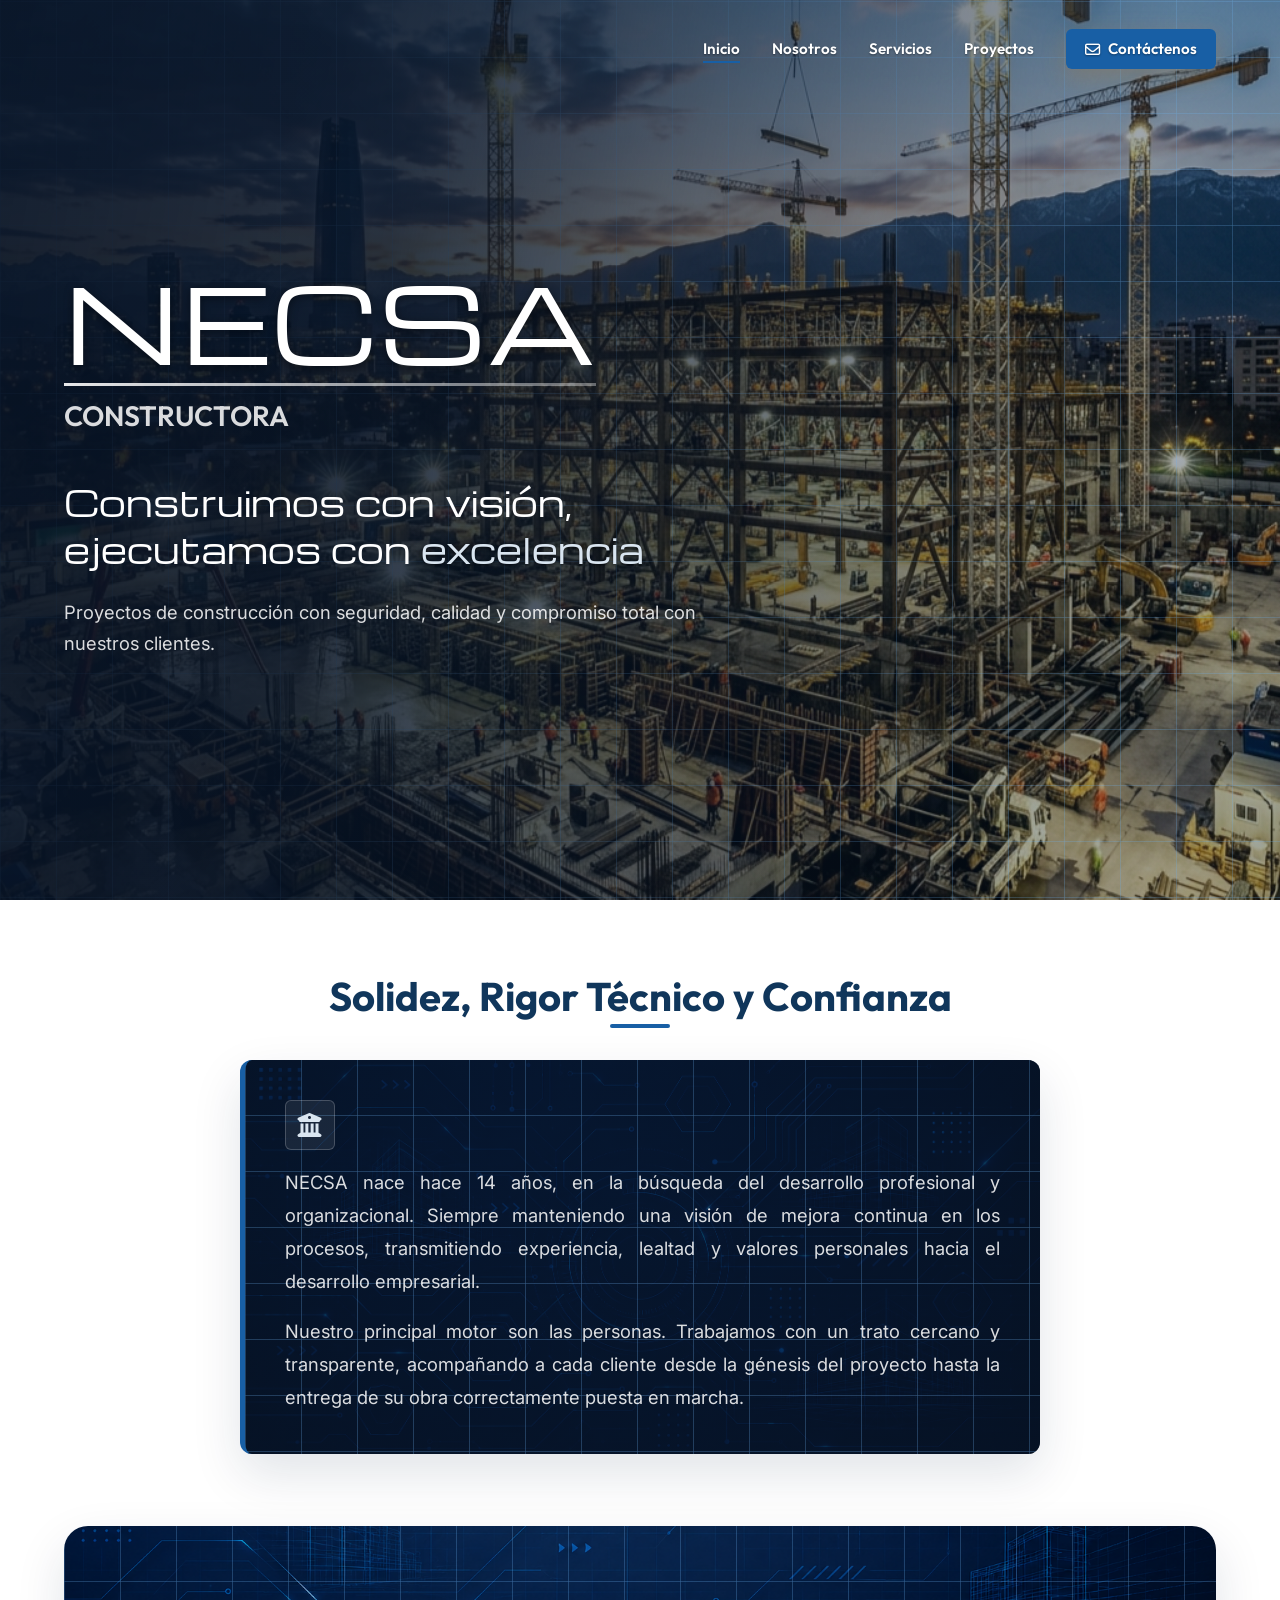
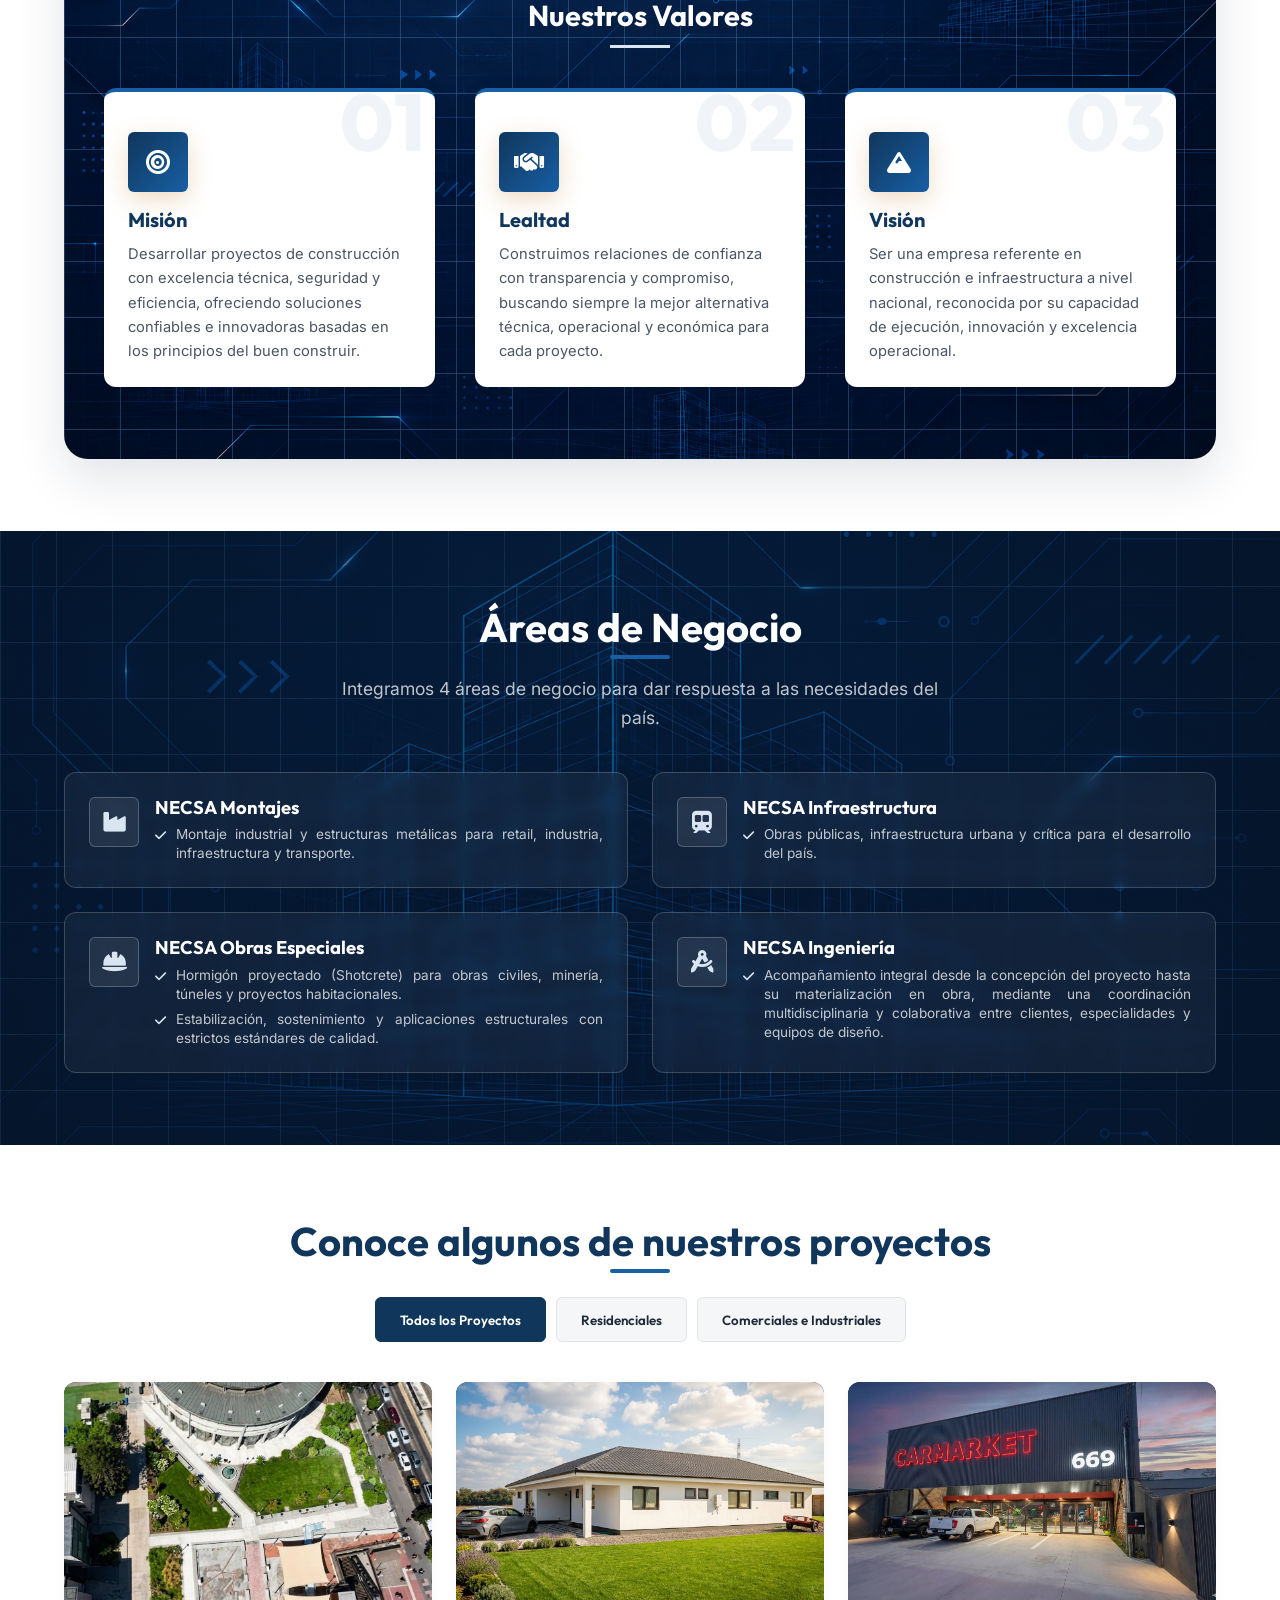
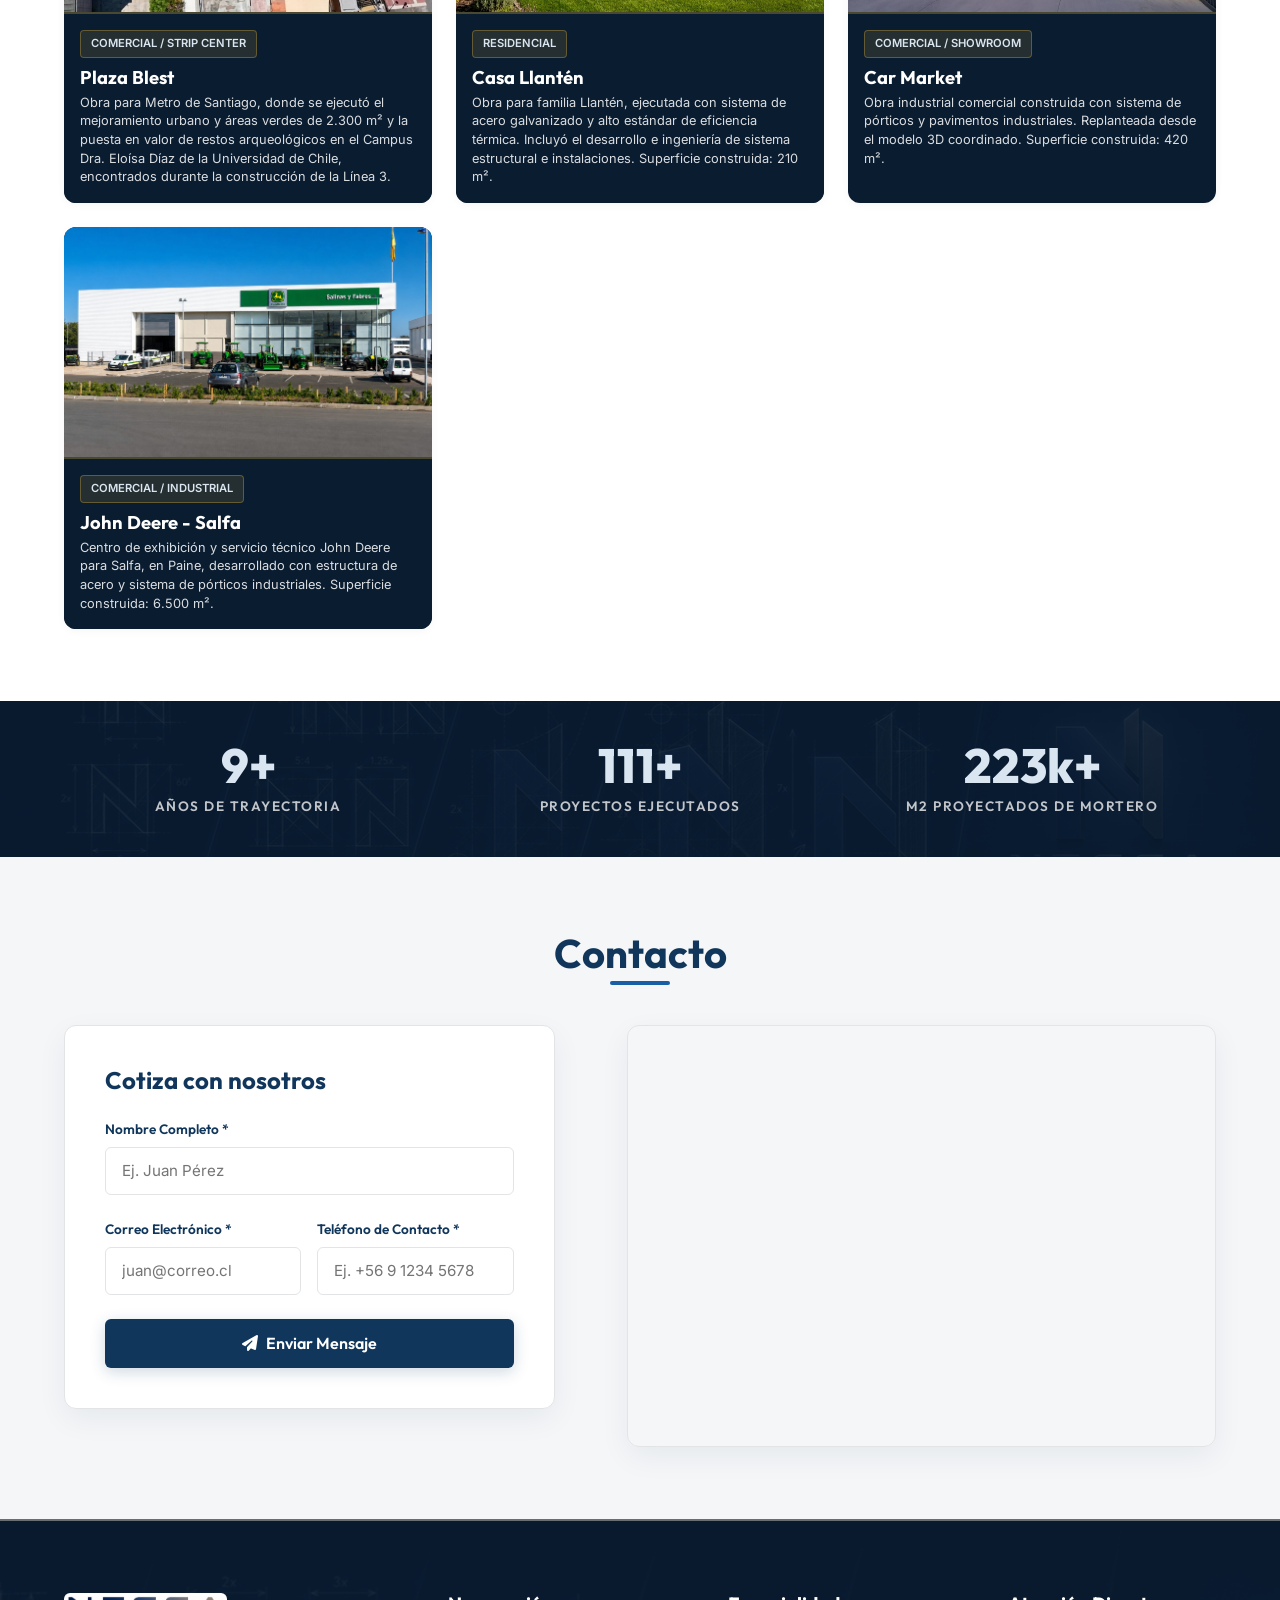
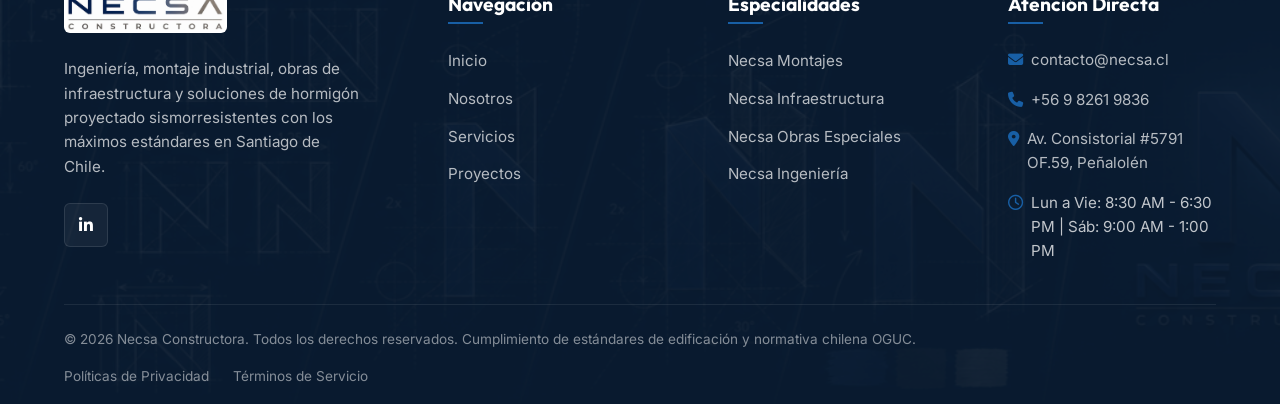
==== commit ff0877d2: "Ajustes de contenido en tarjetas de servicios: texto justificado y limpieza de descripciones" ====
--- a/index.html
+++ b/index.html
@@ -148,7 +148,6 @@
             <h3 class="service-title">NECSA Montajes</h3>
             <ul class="service-list">
               <li>Montaje industrial y estructuras metálicas para retail, industria, infraestructura y transporte.</li>
-              <li>Fabricación, montaje y apoyo constructivo con foco en calidad, productividad y cumplimiento de plazos.</li>
             </ul>
           </div>
         </article>
@@ -162,7 +161,6 @@
             <h3 class="service-title">NECSA Infraestructura</h3>
             <ul class="service-list">
               <li>Obras públicas, infraestructura urbana y crítica para el desarrollo del país.</li>
-              <li>Gestión rigurosa con foco en cumplimiento, calidad y continuidad operacional.</li>
             </ul>
           </div>
         </article>
@@ -189,8 +187,7 @@
           <div class="service-content">
             <h3 class="service-title">NECSA Ingeniería</h3>
             <ul class="service-list">
-              <li>Acompañamiento desde la concepción del proyecto hasta su materialización en obra.</li>
-              <li>Coordinación multidisciplinaria con enfoque colaborativo entre clientes, especialidades y diseño.</li>
+              <li>Acompañamiento integral desde la concepción del proyecto hasta su materialización en obra, mediante una coordinación multidisciplinaria y colaborativa entre clientes, especialidades y equipos de diseño.</li>
             </ul>
           </div>
         </article>
--- a/css/styles.css
+++ b/css/styles.css
@@ -796,6 +796,7 @@
   color: rgba(255, 255, 255, 0.75);
   font-size: 0.85rem;
   line-height: 1.4;
+  text-align: justify;
 }
 
 .service-list li::before {
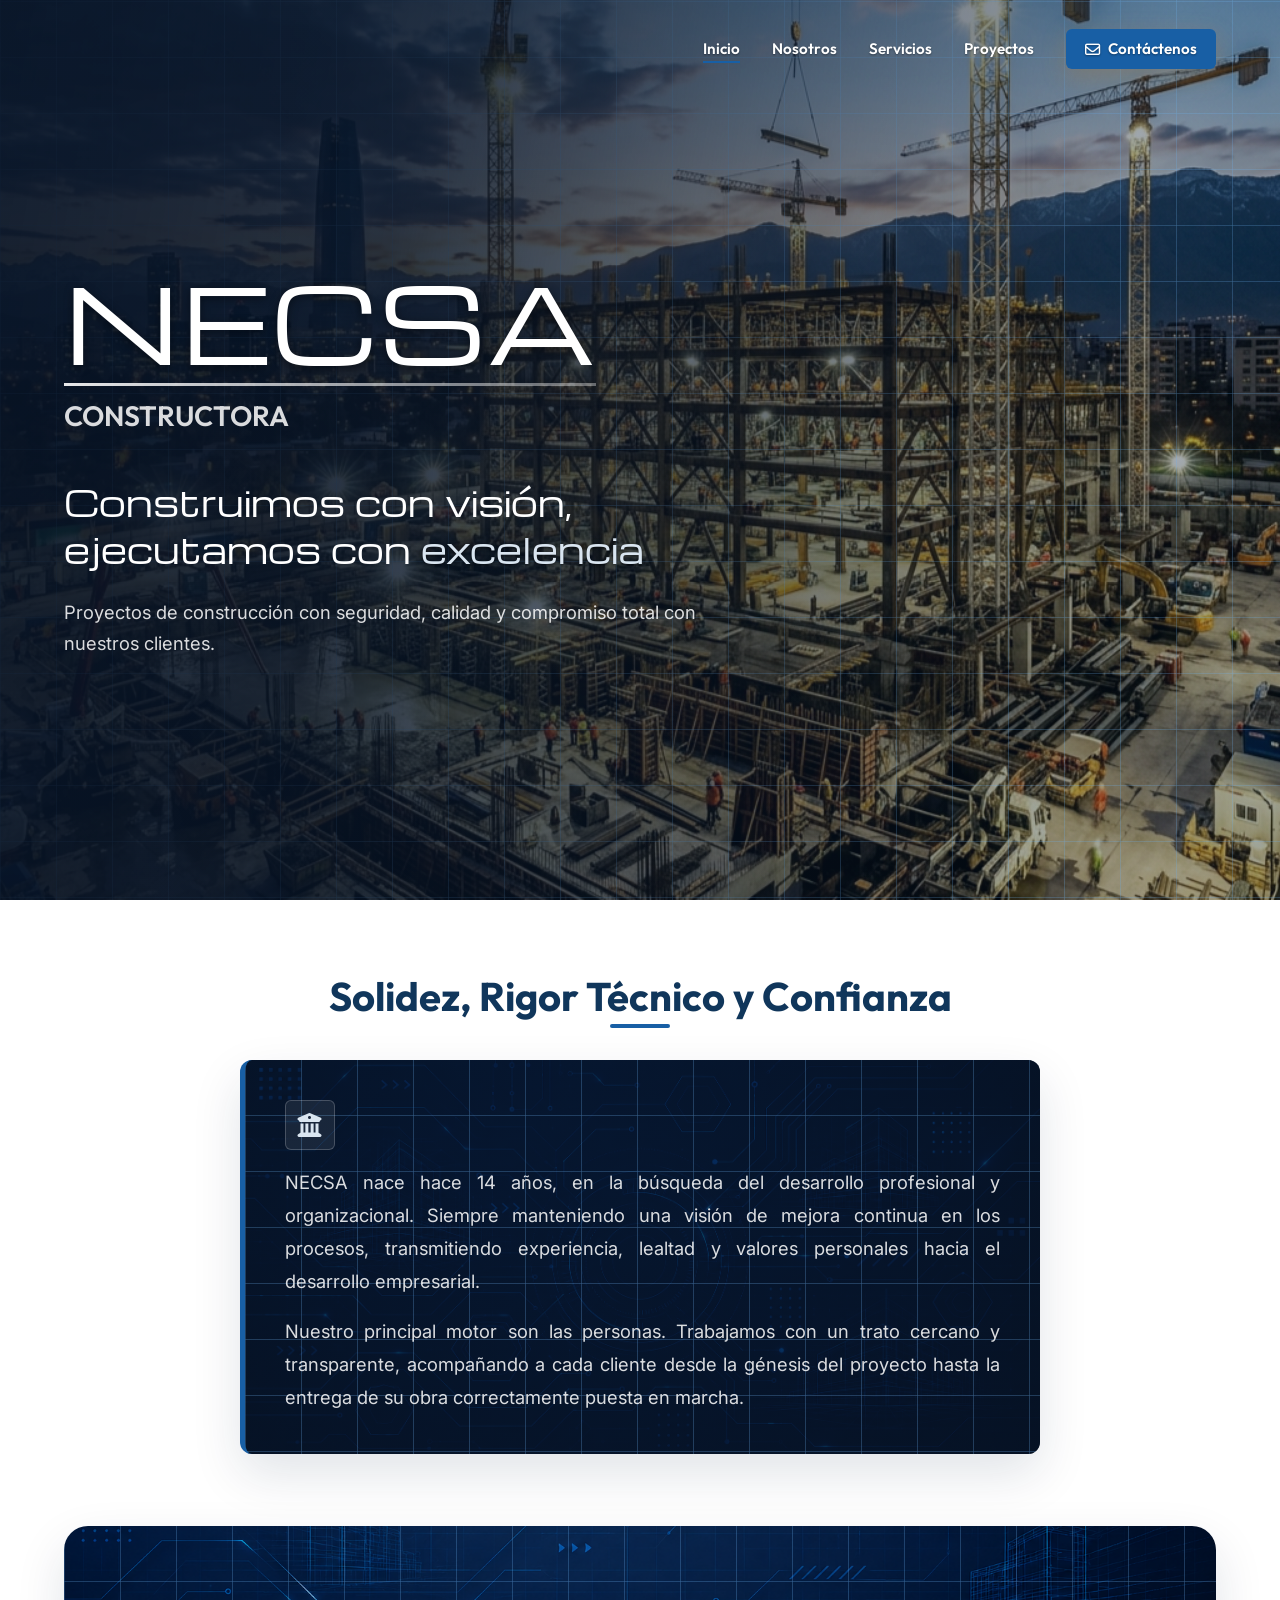
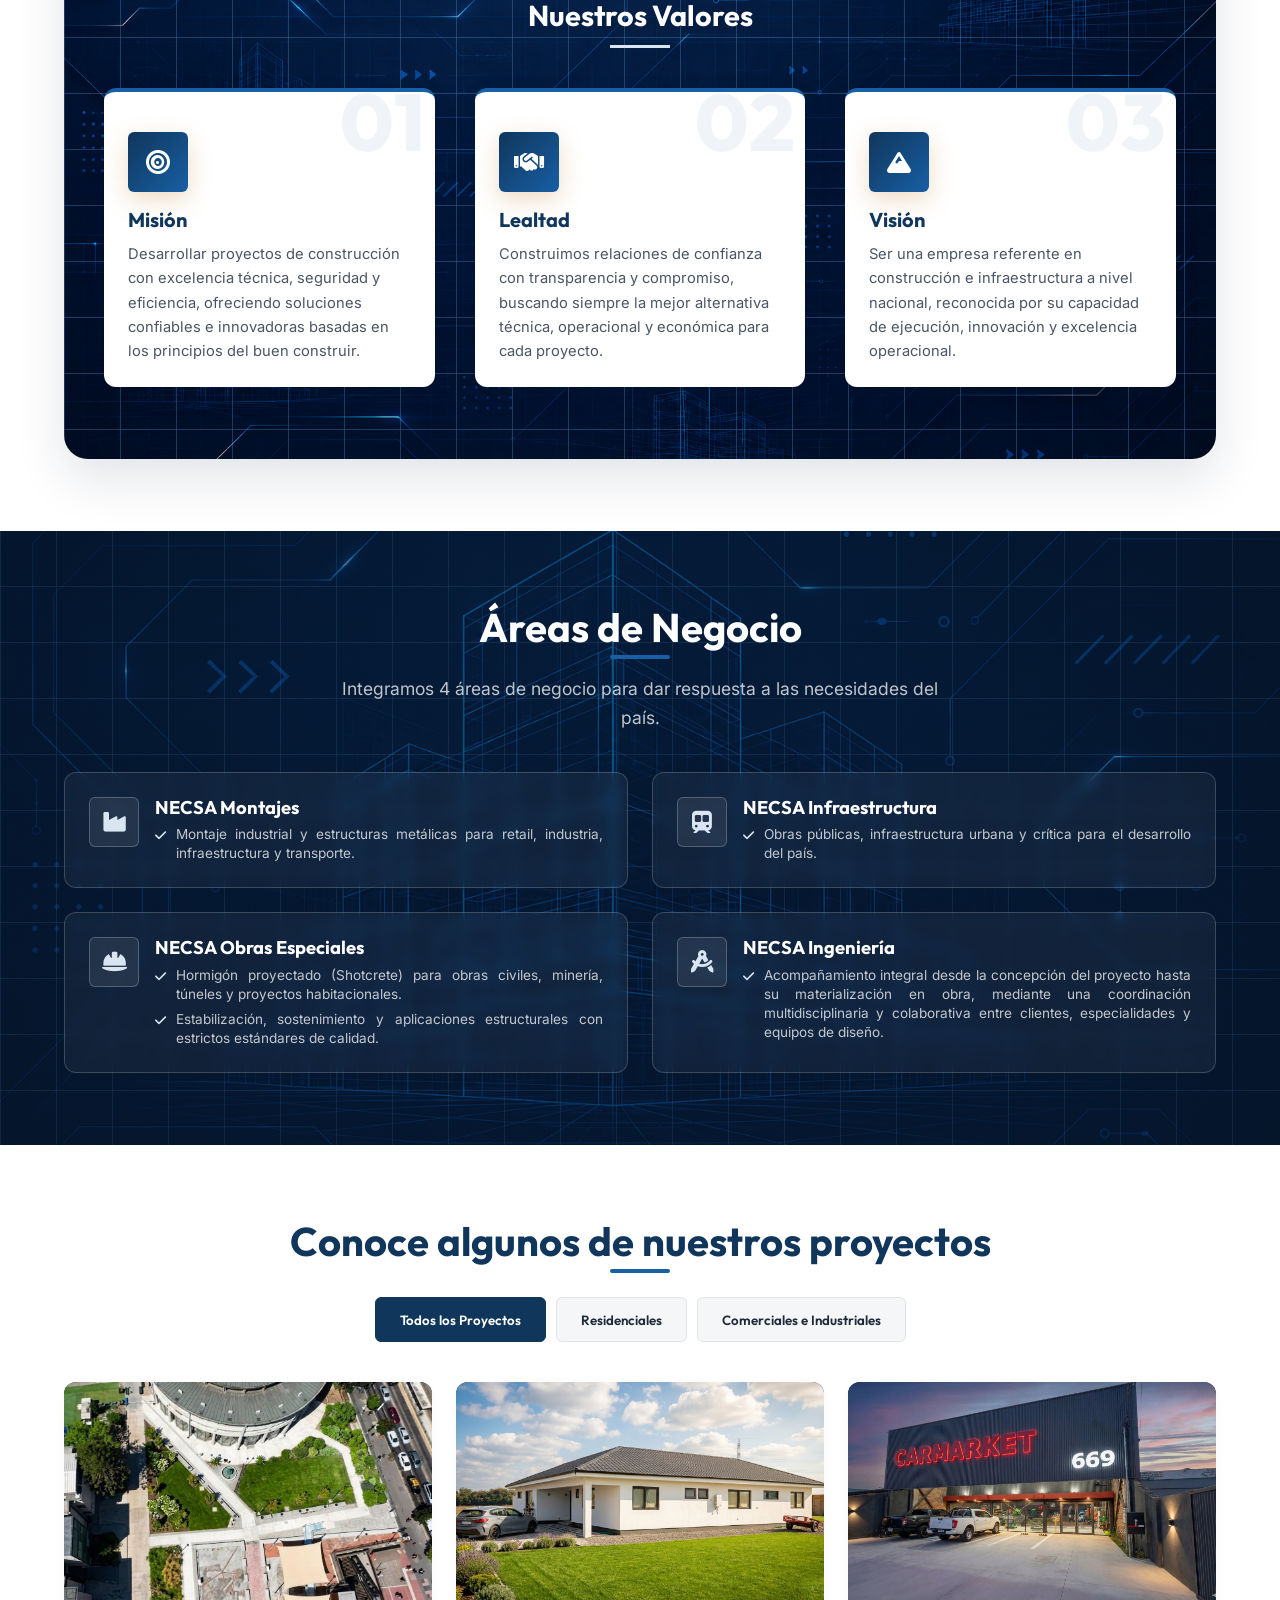
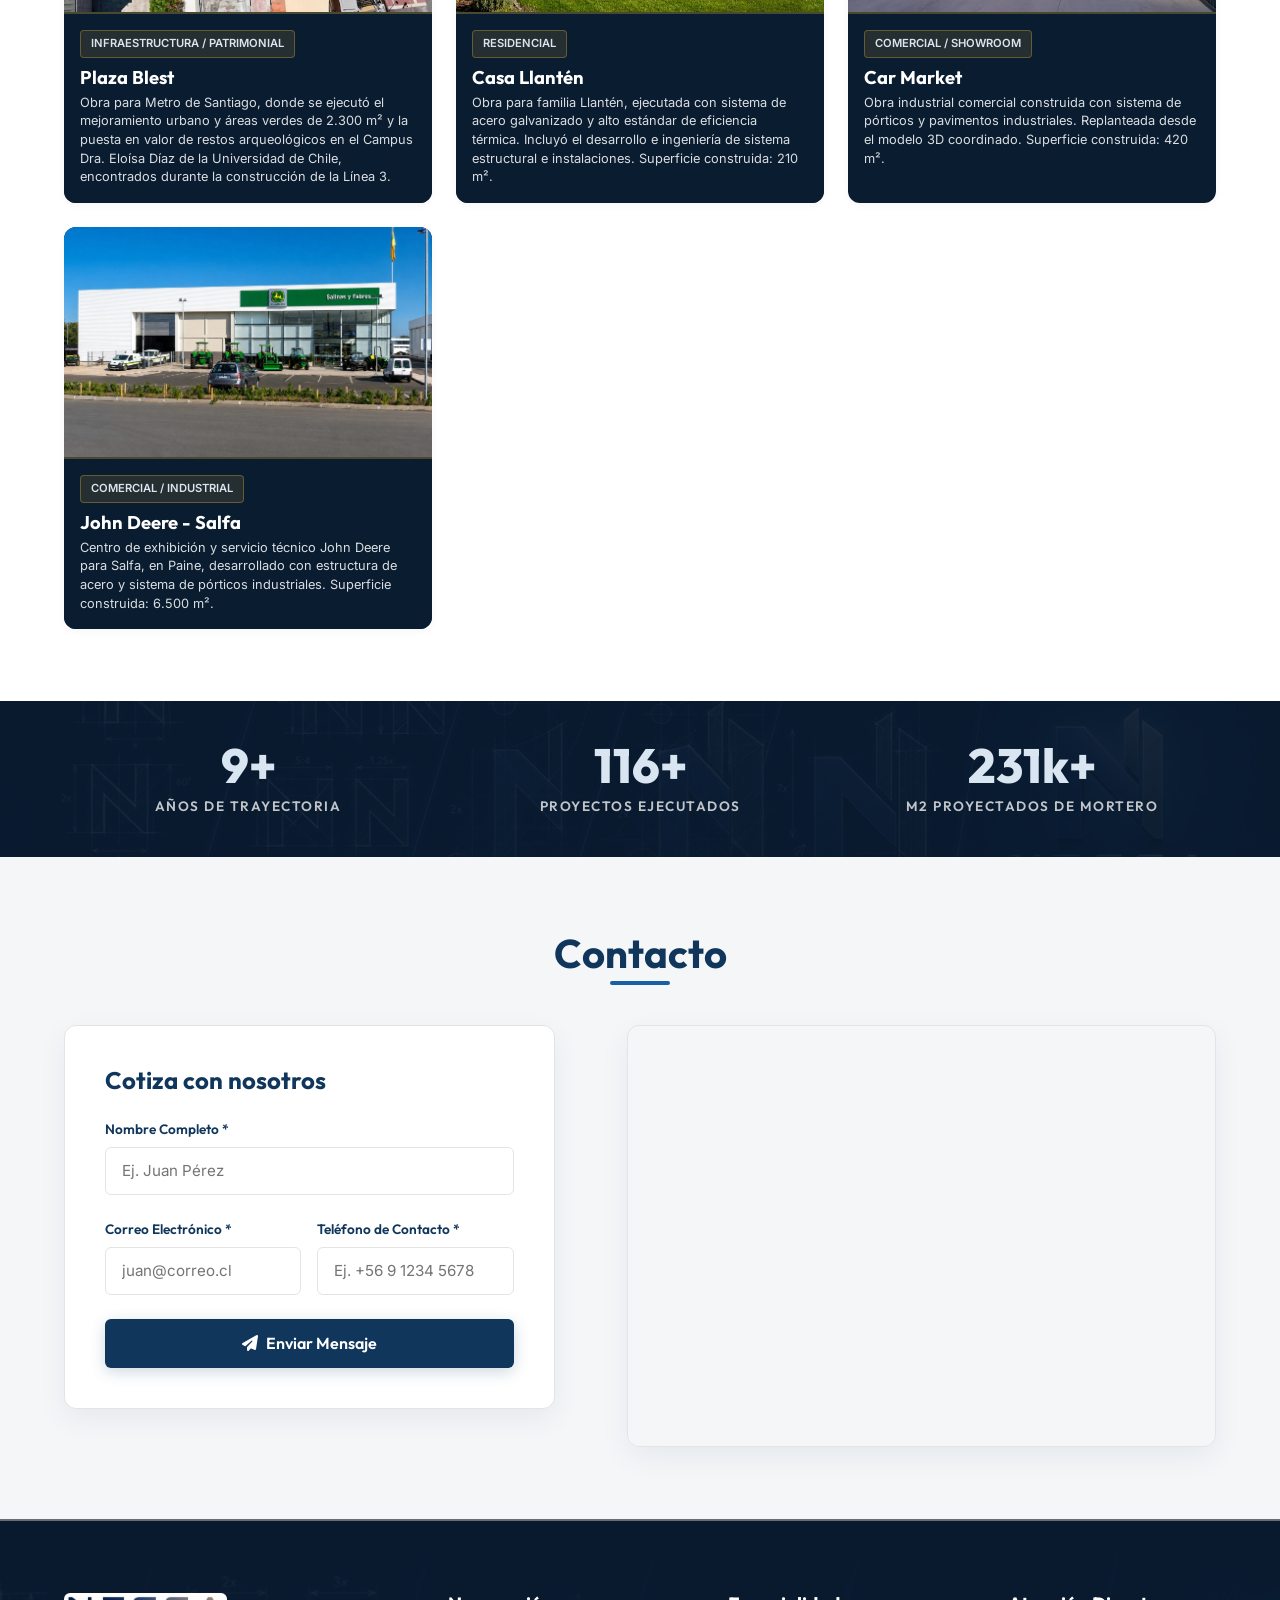
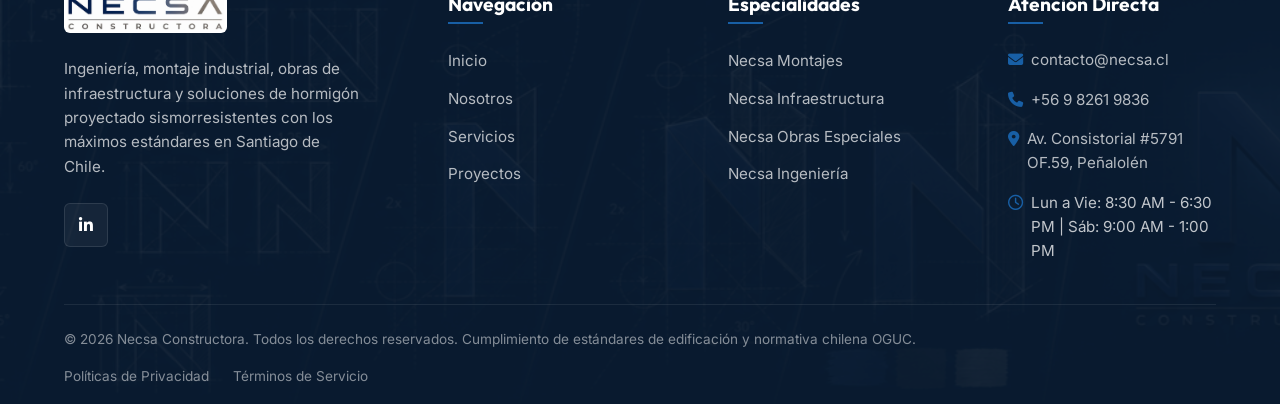
==== commit abd01f8d: "Corrige etiqueta de proyecto Plaza Blest a Infraestructura / Patrimonial" ====
--- a/index.html
+++ b/index.html
@@ -226,7 +226,7 @@
             <div class="carousel-dots"></div>
           </div>
           <div class="portfolio-overlay">
-            <span class="portfolio-tag">Comercial / Strip Center</span>
+            <span class="portfolio-tag">Infraestructura / Patrimonial</span>
             <h3 class="portfolio-project-title">Plaza Blest</h3>
             <p class="portfolio-desc">Obra para Metro de Santiago, donde se ejecutó el mejoramiento urbano y áreas verdes de 2.300 m² y la puesta en valor de restos arqueológicos en el Campus Dra. Eloísa Díaz de la Universidad de Chile, encontrados durante la construcción de la Línea 3.</p>
           </div>
